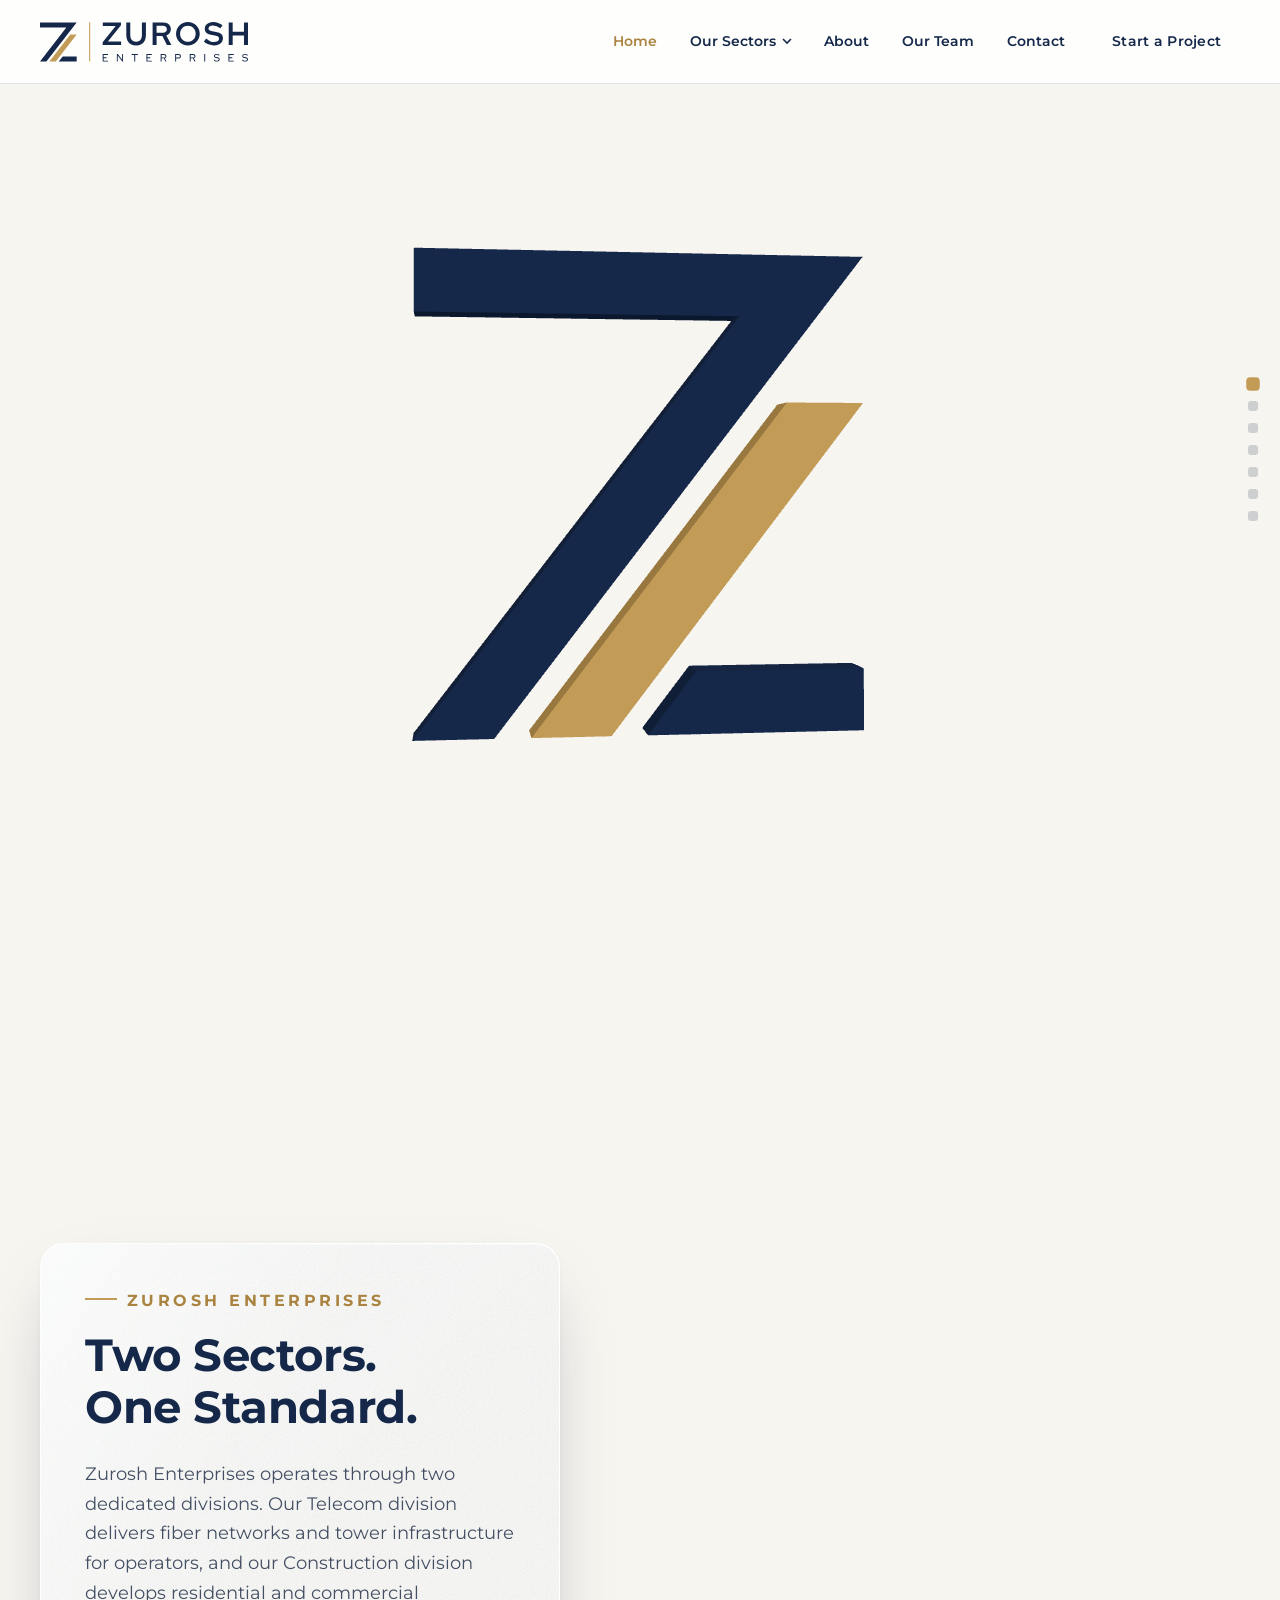
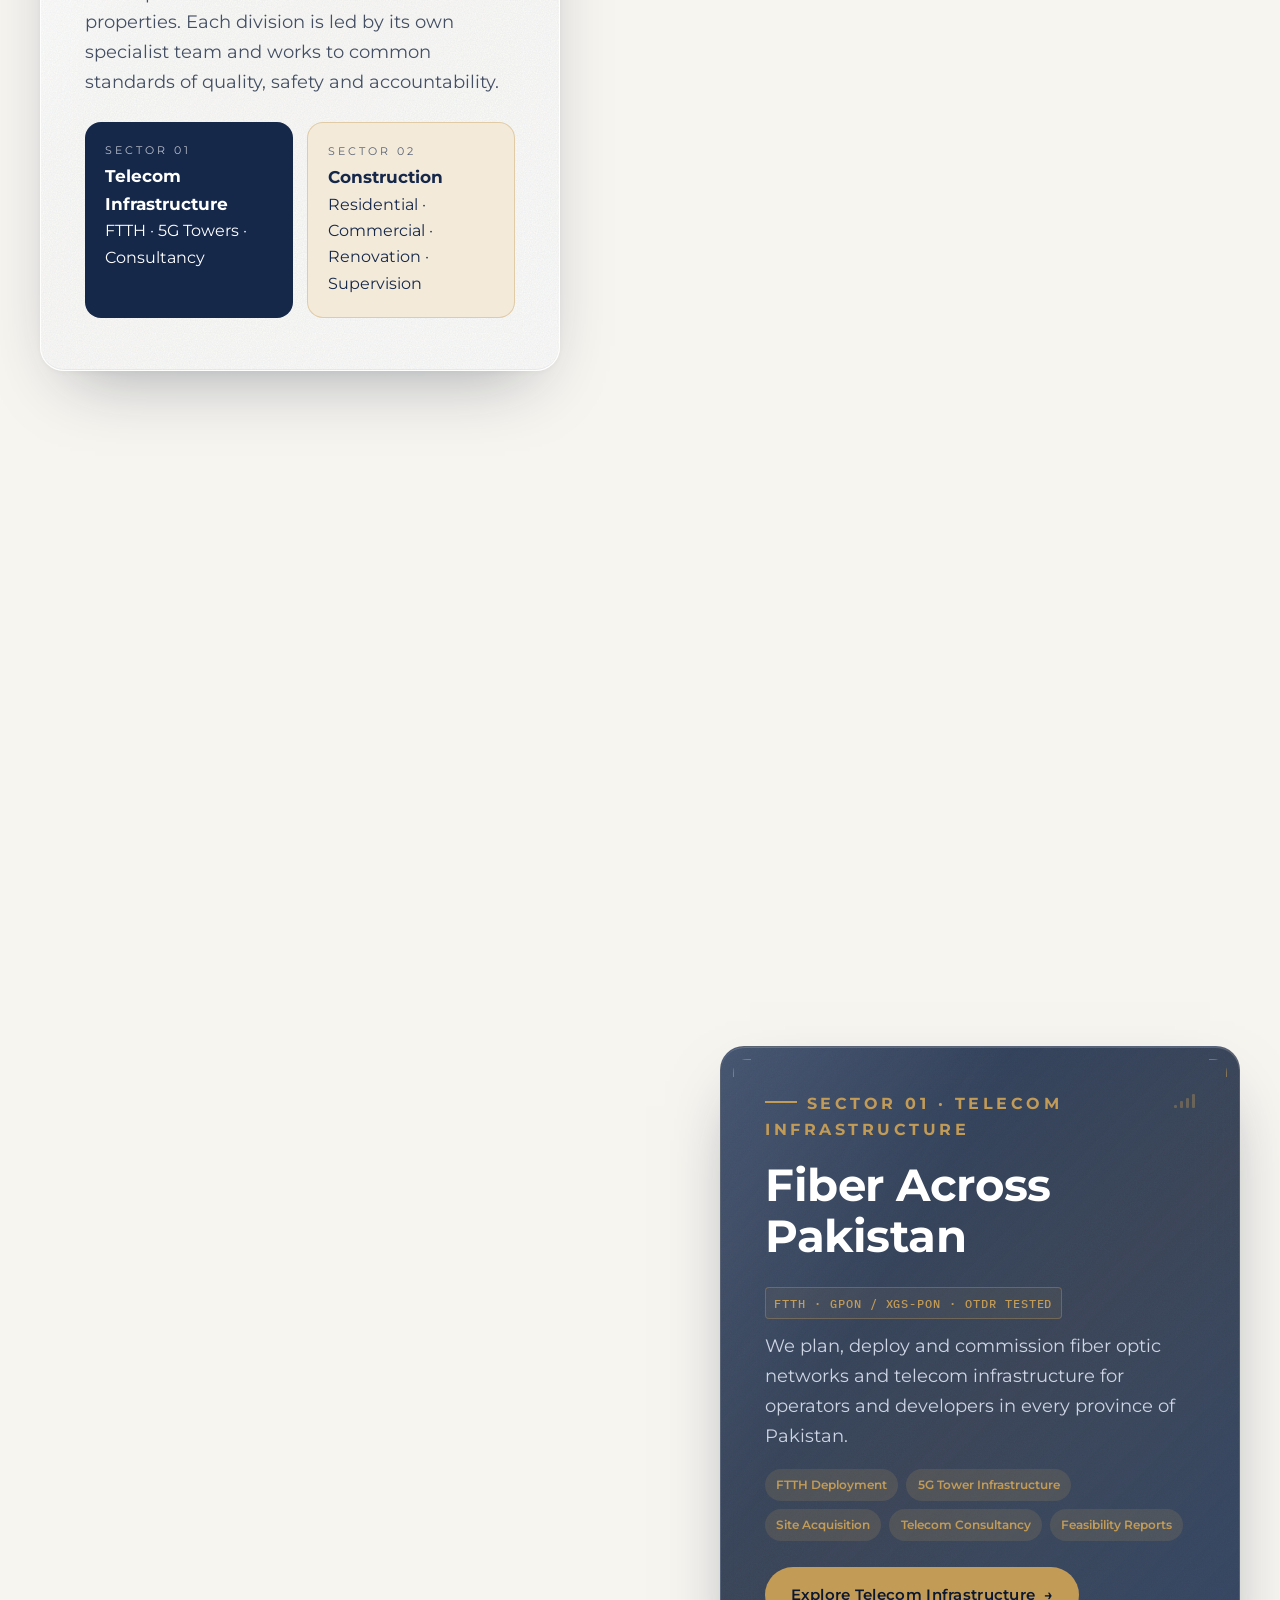
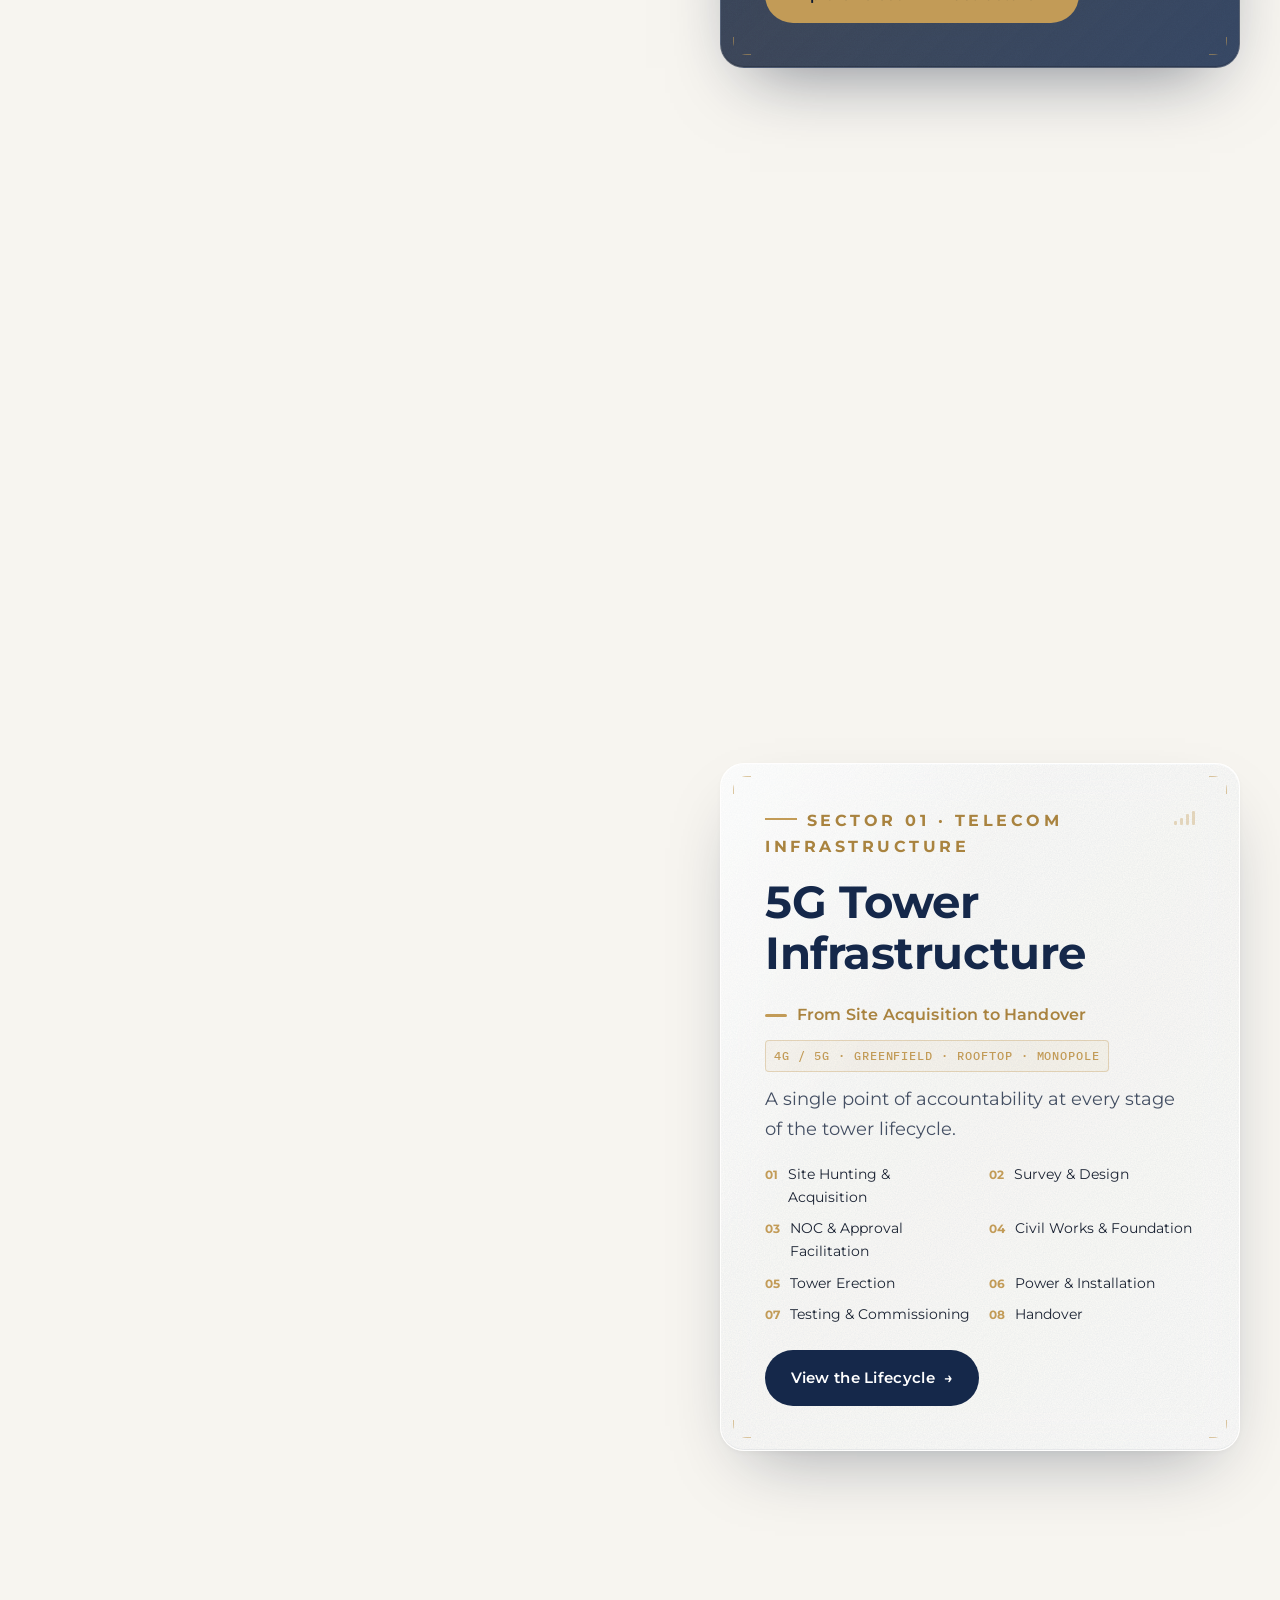
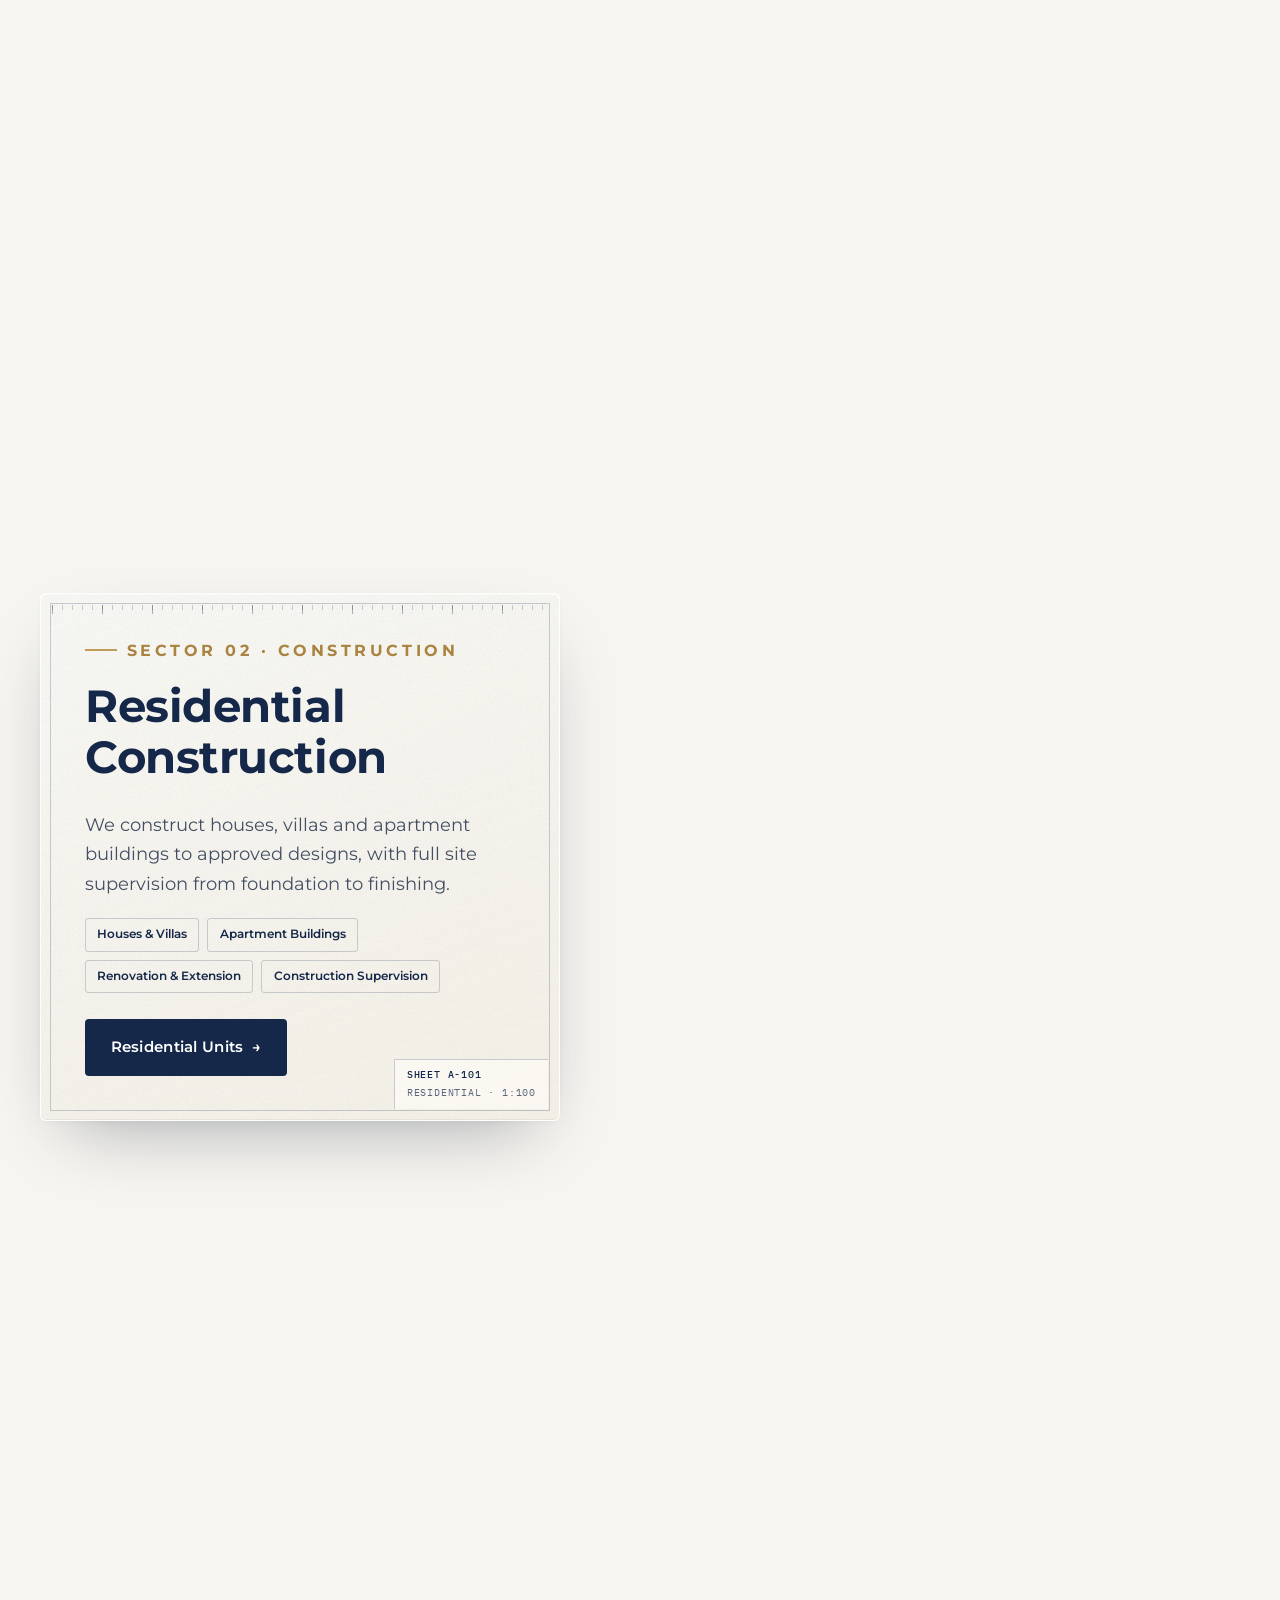
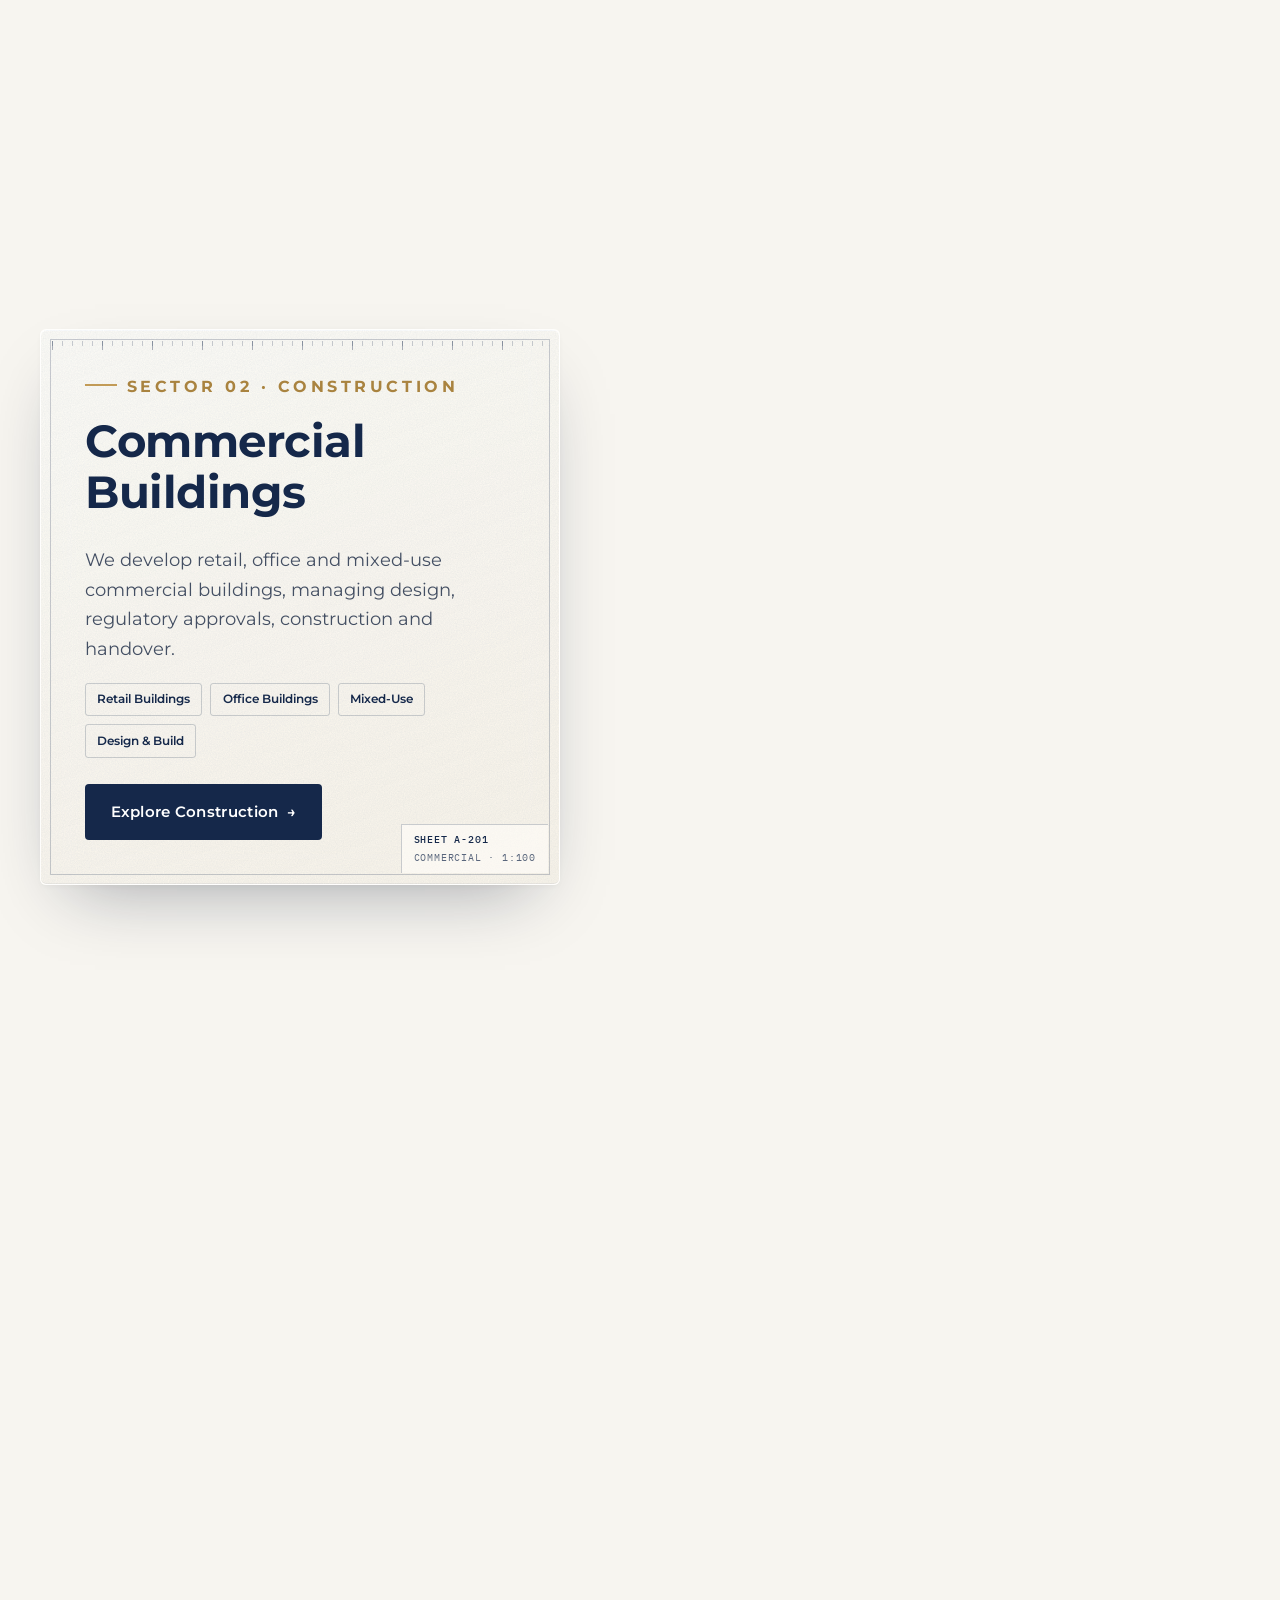
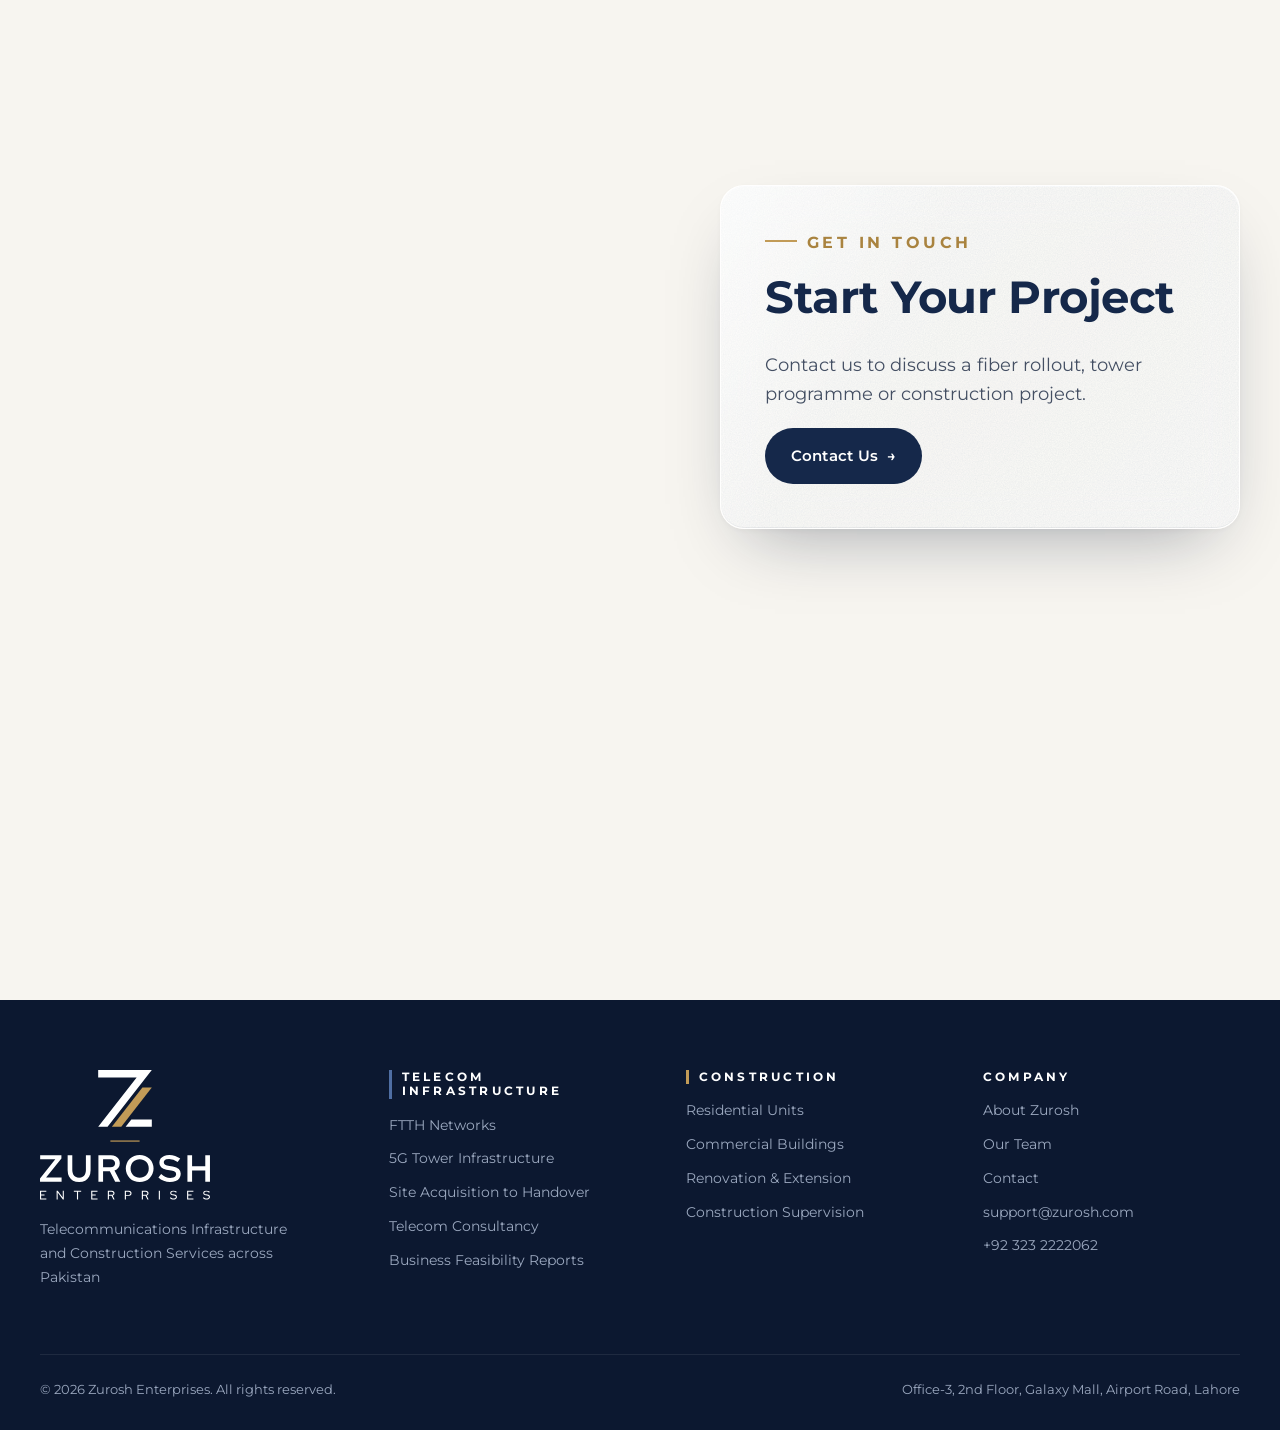
==== index.html @ 0fc3ec28 "Footer tagline: lowercase "across" Co-Authored-By: Claude Opus 5.5 <noreply@anthropic.com> Claude-Se" ====
<!doctype html>
<html lang="en">
<head>
<meta charset="utf-8">
<meta name="viewport" content="width=device-width, initial-scale=1">
<title>Zurosh Enterprises | Telecom Infrastructure & Construction, Pakistan</title>
<meta name="description" content="Zurosh Enterprises provides FTTH networks, 5G tower infrastructure, telecom consultancy, and residential and commercial construction across Pakistan.">
<meta name="theme-color" content="#15284A">
<link rel="icon" href="assets/img/favicon.svg" type="image/svg+xml">
<link rel="preconnect" href="https://fonts.googleapis.com">
<link rel="preconnect" href="https://fonts.gstatic.com" crossorigin>
<link href="https://fonts.googleapis.com/css2?family=IBM+Plex+Mono:wght@400;500&family=Montserrat:wght@400;500;600;700&display=swap" rel="stylesheet">
<link rel="stylesheet" href="assets/css/style.css">
<script>try{if(sessionStorage.getItem('zurosh-veil'))document.documentElement.classList.add('veil-in')}catch(e){}</script>
</head>
<body class="home">
<a class="skip-link" href="#main">Skip to Content</a>
<header class="site-header">
  <div class="container">
    <a class="brand" href="index.html" aria-label="Zurosh Enterprises home page">
      <img src="assets/img/zurosh-logo-horizontal.svg" alt="Zurosh Enterprises" width="533" height="102">
    </a>
    <button class="nav-toggle" aria-label="Menu" aria-expanded="false" aria-controls="site-nav"><span></span></button>
    <nav class="nav" id="site-nav" aria-label="Main">
      <a href="index.html" aria-current="page">Home</a>
      <div class="nav-item">
        <button class="nav-trigger" aria-expanded="false" aria-haspopup="true">Our Sectors <svg class="chev" viewBox="0 0 10 10" aria-hidden="true"><path d="M1 3l4 4 4-4" fill="none" stroke="currentColor" stroke-width="1.6"/></svg></button>
        <div class="mega" role="group" aria-label="Our sectors">
          <div class="sector sector-telecom">
            <div class="sector-head">
              <span class="sector-icon"><svg viewBox="0 0 24 24" fill="none" stroke="currentColor" stroke-width="1.8" stroke-linecap="round" stroke-linejoin="round"><path d="M12 9v13M8 22l4-13 4 13M9.5 16h5"/><path d="M8.5 5.5a5 5 0 0 0 0 7M15.5 5.5a5 5 0 0 1 0 7M6 3a8.5 8.5 0 0 0 0 12M18 3a8.5 8.5 0 0 1 0 12"/><circle cx="12" cy="9" r="1.2"/></svg></span>
              <div><div class="sector-label">Sector 01</div><div class="sector-title">Telecom Infrastructure</div></div>
            </div>
            <ul>
              <li><a class="sub" href="telecom.html#ftth"><strong>FTTH Networks</strong><span>Fiber-to-the-home design, deployment and splicing</span></a></li>
              <li><a class="sub" href="telecom.html#towers"><strong>5G Tower Infrastructure</strong><span>Site acquisition through to tower handover</span></a></li>
              <li><a class="sub" href="telecom.html#consultancy"><strong>Telecom Consultancy</strong><span>FTTH and long-haul network planning, design and as-built drawings</span></a></li>
              <li><a class="sub" href="telecom.html#feasibility"><strong>Business Feasibility Reports</strong><span>Customer needs, business model, costing and feasibility</span></a></li>
            </ul>
            <a class="sector-all" href="telecom.html">All Telecom Infrastructure Services <span aria-hidden="true">→</span></a>
          </div>
          <div class="sector sector-construction">
            <div class="sector-head">
              <span class="sector-icon"><svg viewBox="0 0 24 24" fill="none" stroke="currentColor" stroke-width="1.8" stroke-linecap="round" stroke-linejoin="round"><path d="M3 21h18M5 21V5l7-3v19M12 9h7v12"/><path d="M8 7h1M8 11h1M8 15h1M15 13h1M15 17h1"/></svg></span>
              <div><div class="sector-label">Sector 02</div><div class="sector-title">Construction</div></div>
            </div>
            <ul>
              <li><a class="sub" href="construction.html#residential"><strong>Residential Units</strong><span>Houses, villas and apartment buildings</span></a></li>
              <li><a class="sub" href="construction.html#commercial"><strong>Commercial Buildings</strong><span>Retail, office and mixed-use commercial buildings</span></a></li>
              <li><a class="sub" href="construction.html#renovation"><strong>Renovation &amp; Extension</strong><span>Extensions, remodelling and refurbishment</span></a></li>
              <li><a class="sub" href="construction.html#supervision"><strong>Construction Supervision</strong><span>Site supervision on the owner’s behalf</span></a></li>
            </ul>
            <a class="sector-all" href="construction.html">All Construction Services <span aria-hidden="true">→</span></a>
          </div>
        </div>
      </div>
      <a href="about.html">About</a>
      <a href="team.html">Our Team</a>
      <a href="contact.html">Contact</a>
      <a class="btn btn-primary" href="contact.html">Start a Project</a>
    </nav>
  </div>
</header>
<div class="zone-bg" aria-hidden="true"><div class="zone zone-telecom"></div><div class="zone zone-construction"></div></div>
<canvas class="stage-canvas" data-stage="scroll" aria-hidden="true"></canvas>
<div class="stage-fallback" aria-hidden="true"><img src="assets/img/z-mark.svg" alt=""></div>

<ol class="progress-rail" aria-label="Page sections">
  <li><a href="#top"><span>Zurosh</span></a></li>
  <li><a href="#sectors"><span>Two Sectors</span></a></li>
  <li><a href="#telecom"><span>Telecom</span></a></li>
  <li><a href="#tower-lifecycle"><span>Tower Lifecycle</span></a></li>
  <li><a href="#construction"><span>Residential</span></a></li>
  <li><a href="#commercial"><span>Commercial</span></a></li>
  <li><a href="#start"><span>Start a Project</span></a></li>
</ol>

<main id="main">
  <section class="scene hero-scene" id="top" data-zone="neutral" data-kf="z" data-side="center" data-rot="0">
    <h1 class="visually-hidden">Zurosh Enterprises: Telecommunications Infrastructure and Construction in Pakistan</h1>
  </section>

  <section class="scene scene-tall" id="sectors" data-zone="neutral" data-kf="globe" data-side="right" data-rot="1">
    <div class="container">
      <div class="panel reveal">
        <span class="eyebrow">Zurosh Enterprises</span>
        <h2>Two Sectors.<br>One Standard.</h2>
        <p class="lead">Zurosh Enterprises operates through two dedicated divisions. Our Telecom division delivers fiber networks and tower infrastructure for operators, and our Construction division develops residential and commercial properties. Each division is led by its own specialist team and works to common standards of quality, safety and accountability.</p>
        <div class="split-sectors">
          <a class="t" href="telecom.html"><small>Sector 01</small><strong>Telecom Infrastructure</strong>FTTH · 5G Towers · Consultancy</a>
          <a class="c" href="construction.html"><small>Sector 02</small><strong>Construction</strong>Residential · Commercial · Renovation · Supervision</a>
        </div>
      </div>
    </div>
  </section>

  <section class="scene scene-tall right" id="telecom" data-zone="telecom" data-kf="map" data-side="left" data-rot="1" data-scale="0.72">
    <div class="container">
      <div class="panel dark tel reveal">
        <span class="hud" aria-hidden="true"></span>
        <div class="panel-meta"><span class="eyebrow on-dark"><span class="sec-no">Sector 01 · </span>Telecom Infrastructure</span><span class="signal" aria-hidden="true"><i></i><i></i><i></i><i></i></span></div>
        <h2>Fiber Across Pakistan</h2>
        <p class="spec">FTTH · GPON / XGS-PON · OTDR Tested</p>
        <p class="lead">We plan, deploy and commission fiber optic networks and telecom infrastructure for operators and developers in every province of Pakistan.</p>
        <ul class="tag-list">
          <li>FTTH Deployment</li><li>5G Tower Infrastructure</li><li>Site Acquisition</li><li>Telecom Consultancy</li><li>Feasibility Reports</li>
        </ul>
        <a class="btn btn-gold" href="telecom.html">Explore Telecom Infrastructure <span class="arrow" aria-hidden="true">→</span></a>
      </div>
    </div>
  </section>

  <section class="scene scene-tall right" id="tower-lifecycle" data-zone="telecom" data-kf="tower" data-side="left" data-rot="2" data-scale="0.8" data-y="-0.045">
    <div class="container">
      <div class="panel tel reveal">
        <span class="hud" aria-hidden="true"></span>
        <div class="panel-meta"><span class="eyebrow"><span class="sec-no">Sector 01 · </span>Telecom Infrastructure</span><span class="signal" aria-hidden="true"><i></i><i></i><i></i><i></i></span></div>
        <h2>5G Tower Infrastructure</h2>
        <p class="tagline">From Site Acquisition to Handover</p>
        <p class="spec">4G / 5G · Greenfield · Rooftop · Monopole</p>
        <p class="lead">A single point of accountability at every stage of the tower lifecycle.</p>
        <ol class="steps-mini">
          <li>Site Hunting &amp; Acquisition</li><li>Survey &amp; Design</li>
          <li>NOC &amp; Approval Facilitation</li><li>Civil Works &amp; Foundation</li>
          <li>Tower Erection</li><li>Power &amp; Installation</li>
          <li>Testing &amp; Commissioning</li><li>Handover</li>
        </ol>
        <a class="btn btn-primary" href="telecom.html#lifecycle">View the Lifecycle <span class="arrow" aria-hidden="true">→</span></a>
      </div>
    </div>
  </section>

  <section class="scene scene-tall" id="construction" data-zone="construction" data-kf="house" data-side="right" data-rot="2.92">
    <div class="container">
      <div class="panel con reveal">
        <span class="ruler" aria-hidden="true"></span>
        <span class="title-block" aria-hidden="true"><b>Sheet A-101</b><span>Residential · 1:100</span></span>
        <span class="eyebrow"><span class="sec-no">Sector 02 · </span>Construction</span>
        <h2>Residential Construction</h2>
        <p class="lead">We construct houses, villas and apartment buildings to approved designs, with full site supervision from foundation to finishing.</p>
        <ul class="tag-list">
          <li>Houses &amp; Villas</li><li>Apartment Buildings</li><li>Renovation &amp; Extension</li><li>Construction Supervision</li>
        </ul>
        <a class="btn btn-primary" href="construction.html#residential">Residential Units <span class="arrow" aria-hidden="true">→</span></a>
      </div>
    </div>
  </section>

  <section class="scene scene-tall" id="commercial" data-zone="construction" data-kf="commercial" data-side="right" data-rot="2.92" data-scale="0.86" data-y="0.045">
    <div class="container">
      <div class="panel con reveal">
        <span class="ruler" aria-hidden="true"></span>
        <span class="title-block" aria-hidden="true"><b>Sheet A-201</b><span>Commercial · 1:100</span></span>
        <span class="eyebrow"><span class="sec-no">Sector 02 · </span>Construction</span>
        <h2>Commercial Buildings</h2>
        <p class="lead">We develop retail, office and mixed-use commercial buildings, managing design, regulatory approvals, construction and handover.</p>
        <ul class="tag-list">
          <li>Retail Buildings</li><li>Office Buildings</li><li>Mixed-Use</li><li>Design &amp; Build</li>
        </ul>
        <a class="btn btn-primary" href="construction.html#commercial">Explore Construction <span class="arrow" aria-hidden="true">→</span></a>
      </div>
    </div>
  </section>

  <section class="scene scene-tall right" id="start" data-zone="neutral" data-kf="z" data-side="left" data-rot="5" data-scale="0.85">
    <div class="container">
      <div class="panel reveal">
        <span class="eyebrow">Get in Touch</span>
        <h2>Start Your Project</h2>
        <p class="lead">Contact us to discuss a fiber rollout, tower programme or construction project.</p>
        <a class="btn btn-primary" href="contact.html">Contact Us <span class="arrow" aria-hidden="true">→</span></a>
      </div>
    </div>
  </section>
</main>
<footer class="site-footer">
  <div class="container">
    <div class="footer-grid">
      <div class="footer-brand">
        <img src="assets/img/zurosh-logo-stacked-white.svg" alt="Zurosh Enterprises" width="372" height="286" loading="lazy">
        <p>Telecommunications Infrastructure and Construction Services across Pakistan</p>
      </div>
      <div>
        <h4 class="t">Telecom Infrastructure</h4>
        <ul>
          <li><a href="telecom.html#ftth">FTTH Networks</a></li>
          <li><a href="telecom.html#towers">5G Tower Infrastructure</a></li>
          <li><a href="telecom.html#lifecycle">Site Acquisition to Handover</a></li>
          <li><a href="telecom.html#consultancy">Telecom Consultancy</a></li>
          <li><a href="telecom.html#feasibility">Business Feasibility Reports</a></li>
        </ul>
      </div>
      <div>
        <h4 class="c">Construction</h4>
        <ul>
          <li><a href="construction.html#residential">Residential Units</a></li>
          <li><a href="construction.html#commercial">Commercial Buildings</a></li>
          <li><a href="construction.html#renovation">Renovation &amp; Extension</a></li>
          <li><a href="construction.html#supervision">Construction Supervision</a></li>
        </ul>
      </div>
      <div>
        <h4>Company</h4>
        <ul>
          <li><a href="about.html">About Zurosh</a></li>
          <li><a href="team.html">Our Team</a></li>
          <li><a href="contact.html">Contact</a></li>
          <li><a href="mailto:support@zurosh.com">support@zurosh.com</a></li>
          <li><a href="tel:+923232222062">+92 323 2222062</a></li>
        </ul>
      </div>
    </div>
    <div class="footer-bottom">
      <span>© <span data-year>2026</span> Zurosh Enterprises. All rights reserved.</span>
      <span>Office-3, 2nd Floor, Galaxy Mall, Airport Road, Lahore</span>
    </div>
  </div>
</footer>
<script src="assets/vendor/three.min.js"></script>
<script src="assets/js/pixel-stage.js"></script>
<script src="assets/js/main.js"></script>
</body>
</html>
---- assets/css/style.css ----
/* ==========================================================================
   Zurosh Enterprises — global styles
   Brand: navy #15284A, gold #C29B57
   ========================================================================== */

:root {
  --navy: #15284A;
  --navy-900: #0C1830;
  --navy-700: #1F3A66;
  --gold: #C29B57;
  --gold-600: #A9833F;
  --gold-100: #F3EADA;
  --paper: #F7F5F0;
  --white: #FFFFFF;
  --ink: #1B2333;
  --muted: #5B6578;
  --line: rgba(21, 40, 74, 0.12);

  /* sector accents */
  --telecom: var(--navy);
  --construction: var(--gold);

  --radius: 14px;
  --shadow: 0 18px 50px -20px rgba(12, 24, 48, 0.35);
  --header-h: 84px;
  --max: 1200px;
  --font: "Montserrat", system-ui, -apple-system, "Segoe UI", Roboto, sans-serif;
}

*, *::before, *::after { box-sizing: border-box; }

html { scroll-behavior: smooth; -webkit-text-size-adjust: 100%; }

body {
  margin: 0;
  font-family: var(--font);
  color: var(--ink);
  background: var(--paper);
  line-height: 1.65;
  -webkit-font-smoothing: antialiased;
  overflow-x: hidden;
}

img, svg { max-width: 100%; display: block; }
a { color: inherit; }
h1, h2, h3, h4 { color: var(--navy); line-height: 1.15; margin: 0 0 .6em; letter-spacing: -0.01em; }
h1 { font-size: clamp(2.2rem, 5vw, 3.8rem); font-weight: 700; }
h2 { font-size: clamp(1.8rem, 3.6vw, 2.8rem); font-weight: 700; }
h3 { font-size: 1.25rem; font-weight: 600; }
p { margin: 0 0 1em; }

.container { width: min(var(--max), 100% - 32px); margin-inline: auto; }

.eyebrow {
  display: inline-flex; align-items: center; gap: .6em;
  font-size: .92rem; font-weight: 700; letter-spacing: .24em; text-transform: uppercase;
  color: var(--gold-600); margin-bottom: 1rem;
}
.eyebrow::before { content: ""; width: 32px; height: 2px; background: var(--gold); }
.eyebrow.on-dark { color: var(--gold); }

.lead { font-size: 1.125rem; color: var(--muted); max-width: 60ch; }

.btn {
  display: inline-flex; align-items: center; gap: .6em;
  padding: .95em 1.6em; border-radius: 999px;
  font-weight: 600; font-size: .92rem; letter-spacing: .02em; text-decoration: none;
  border: 2px solid transparent; cursor: pointer; transition: transform .2s, background .2s, color .2s, border-color .2s;
}
.btn:hover { transform: translateY(-2px); }
.btn-primary { background: var(--navy); color: var(--white); }
.btn-primary:hover { background: var(--navy-700); }
.btn-gold { background: var(--gold); color: var(--navy-900); }
.btn-gold:hover { background: var(--gold-600); color: var(--white); }
.btn-ghost { border-color: currentColor; color: var(--navy); background: transparent; }
.btn-ghost.on-dark { color: var(--white); }
.btn .arrow { transition: transform .2s; }
.btn:hover .arrow { transform: translateX(4px); }

:focus-visible { outline: 3px solid var(--gold); outline-offset: 3px; }

.skip-link {
  position: absolute; left: -999px; top: 8px; z-index: 1000;
  background: var(--navy); color: #fff; padding: .6em 1em; border-radius: 8px;
}
.skip-link:focus { left: 8px; }

/* ==========================================================================
   Header + navigation
   ========================================================================== */

.site-header {
  position: fixed; inset: 0 0 auto 0; z-index: 100;
  height: var(--header-h);
  background: rgba(255, 255, 255, 0.86);
  backdrop-filter: saturate(1.4) blur(14px);
  -webkit-backdrop-filter: saturate(1.4) blur(14px);
  border-bottom: 1px solid var(--line);
  transition: height .3s, box-shadow .3s;
}
.site-header.scrolled { --header-h: 68px; box-shadow: 0 8px 30px -18px rgba(12, 24, 48, .4); }
.site-header .container { height: 100%; display: flex; align-items: center; justify-content: space-between; gap: 24px; }

.brand { display: block; flex: 0 0 auto; }
.brand img { height: 40px; width: auto; transition: height .3s; }
.site-header.scrolled .brand img { height: 34px; }

.nav { display: flex; align-items: center; gap: 4px; }
.nav > a, .nav-trigger {
  font: inherit; font-size: .9rem; font-weight: 600; color: var(--navy);
  text-decoration: none; background: none; border: 0; cursor: pointer;
  padding: .7em 1em; border-radius: 999px; display: inline-flex; align-items: center; gap: .4em;
  transition: background .2s, color .2s;
}
.nav > a:hover, .nav-trigger:hover, .nav-item.open .nav-trigger { background: rgba(21, 40, 74, .06); }
.nav > a[aria-current="page"] { color: var(--gold-600); }
.nav .btn { margin-left: 10px; padding: .75em 1.3em; }
.chev { width: 10px; height: 10px; transition: transform .25s; }
.nav-item.open .chev { transform: rotate(180deg); }

.nav-item { position: relative; }

/* --- Mega menu: two clearly separated sectors --- */
.mega {
  position: absolute; top: calc(100% + 14px); left: 50%;
  width: min(820px, calc(100vw - 32px));
  display: grid; grid-template-columns: 1fr 1fr;
  border-radius: 18px; overflow: hidden; box-shadow: var(--shadow);
  opacity: 0; visibility: hidden; transform: translate(-50%, 10px);
  transition: opacity .25s, transform .25s, visibility .25s;
}
.nav-item.open .mega { opacity: 1; visibility: visible; transform: translate(-50%, 0); }
.mega::before { /* hover bridge */
  content: ""; position: absolute; left: 0; right: 0; top: -16px; height: 16px;
}

.sector { padding: 28px 28px 24px; position: relative; }
.sector-telecom { background: var(--navy); color: #fff; }
.sector-construction { background: var(--paper); color: var(--ink); border-top: 4px solid var(--gold); }
.sector-telecom { border-top: 4px solid var(--navy-700); }

.sector-head { display: flex; align-items: center; gap: 12px; margin-bottom: 18px; padding-bottom: 16px; }
.sector-telecom .sector-head { border-bottom: 1px solid rgba(255,255,255,.14); }
.sector-construction .sector-head { border-bottom: 1px solid var(--line); }
.sector-icon {
  width: 42px; height: 42px; border-radius: 12px; display: grid; place-items: center; flex: 0 0 auto;
}
.sector-telecom .sector-icon { background: rgba(194, 155, 87, .18); color: var(--gold); }
.sector-construction .sector-icon { background: var(--navy); color: var(--gold); }
.sector-icon svg { width: 22px; height: 22px; }
.sector-label { font-size: .68rem; letter-spacing: .28em; text-transform: uppercase; opacity: .7; }
.sector-title { font-size: 1.1rem; font-weight: 700; line-height: 1.2; }
.sector-telecom .sector-title { color: #fff; }
.sector-construction .sector-title { color: var(--navy); }

.sector ul { list-style: none; margin: 0; padding: 0; display: grid; gap: 4px; }
.sector a.sub {
  display: block; text-decoration: none; padding: 10px 12px; border-radius: 10px; transition: background .2s;
}
.sector a.sub strong { display: block; font-size: .92rem; font-weight: 600; }
.sector a.sub span { display: block; font-size: .8rem; opacity: .7; line-height: 1.4; }
.sector-telecom a.sub:hover { background: rgba(255,255,255,.08); }
.sector-telecom a.sub:hover strong { color: var(--gold); }
.sector-construction a.sub:hover { background: var(--gold-100); }
.sector-construction a.sub strong { color: var(--navy); }
.sector .sector-all {
  display: inline-flex; gap: .4em; margin-top: 14px; font-size: .8rem; font-weight: 600;
  text-decoration: none; letter-spacing: .04em;
}
.sector-telecom .sector-all { color: var(--gold); }
.sector-construction .sector-all { color: var(--gold-600); }

/* Mobile nav */
.nav-toggle {
  display: none; width: 46px; height: 46px; border-radius: 12px; border: 1px solid var(--line);
  background: #fff; cursor: pointer; place-items: center;
}
.nav-toggle span, .nav-toggle span::before, .nav-toggle span::after {
  display: block; width: 20px; height: 2px; background: var(--navy); position: relative; transition: transform .25s, background .25s;
}
.nav-toggle span::before, .nav-toggle span::after { content: ""; position: absolute; left: 0; }
.nav-toggle span::before { top: -6px; }
.nav-toggle span::after { top: 6px; }
.nav-open .nav-toggle span { background: transparent; }
.nav-open .nav-toggle span::before { transform: translateY(6px) rotate(45deg); }
.nav-open .nav-toggle span::after { transform: translateY(-6px) rotate(-45deg); }

@media (max-width: 960px) {
  .nav-toggle { display: grid; }
  .brand img { height: 32px; }
  .nav {
    /* header's backdrop-filter makes it the containing block, so anchor below it */
    position: fixed; top: 100%; left: 0; right: 0; height: calc(100vh - var(--header-h)); background: var(--white);
    flex-direction: column; align-items: stretch; gap: 0; padding: 16px 16px 40px;
    overflow-y: auto; transform: translateX(100%); transition: transform .35s ease;
  }
  .nav-open .nav { transform: none; }
  .nav > a, .nav-trigger { width: 100%; justify-content: space-between; padding: 1em .6em; border-radius: 0; border-bottom: 1px solid var(--line); font-size: 1rem; }
  .nav .btn { margin: 20px 0 0; justify-content: center; }
  .mega {
    position: static; width: 100%; transform: none; grid-template-columns: 1fr;
    box-shadow: none; border-radius: 14px; margin: 10px 0 6px;
    display: none; opacity: 1; visibility: visible;
  }
  .nav-item.open .mega { display: grid; transform: none; }
  .sector { padding: 20px; }
}

/* ==========================================================================
   Page transition: the Z splits along its diagonal (see main.js)
   ========================================================================== */
.z-wipe { position: fixed; inset: 0; z-index: 999; pointer-events: none; visibility: hidden; overflow: hidden; }
.z-wipe.active { visibility: visible; pointer-events: auto; }
.zw-half { position: absolute; background: var(--navy); will-change: transform; }
.zw-mark { position: absolute; left: 50%; top: 50%; width: 72px; height: 77px; margin: -38px 0 0 -36px; z-index: 2; will-change: transform; }
.zw-mark svg { position: absolute; inset: 0; width: 100%; height: 100%; will-change: transform; }

/* ==========================================================================
   HOME — scroll-driven 3D stage
   ========================================================================== */
.stage-canvas {
  position: fixed; inset: 0; width: 100vw; height: 100vh; z-index: 0; display: block;
}
.stage-fallback {
  position: fixed; inset: 0; z-index: 0; display: none; place-items: center; pointer-events: none;
}
.no-webgl .stage-fallback { display: grid; }
.stage-fallback img { width: min(38vw, 260px); opacity: .95; }

.home main { position: relative; z-index: 1; }

.scene {
  min-height: 100vh; display: flex; align-items: center;
  padding: calc(var(--header-h) + 40px) 0 60px;
}
.scene-tall { min-height: 150vh; }

.hero-scene { min-height: 100vh; align-items: flex-end; justify-content: center; padding-bottom: 6vh; }
.scroll-cue {
  display: flex; flex-direction: column; align-items: center; gap: 12px;
  font-size: .7rem; letter-spacing: .4em; text-transform: uppercase; color: var(--navy); opacity: .75;
}
.scroll-cue .mouse {
  width: 24px; height: 38px; border: 2px solid var(--navy); border-radius: 14px; position: relative;
}
.scroll-cue .mouse::after {
  content: ""; position: absolute; left: 50%; top: 7px; width: 4px; height: 8px; margin-left: -2px;
  border-radius: 2px; background: var(--gold); animation: cue 1.8s infinite;
}
.scroll-cue { transition: opacity .3s; }
.has-scrolled .scroll-cue { opacity: 0; }
@keyframes cue { 0% { transform: translateY(0); opacity: 1; } 70% { transform: translateY(12px); opacity: 0; } 100% { opacity: 0; } }

.panel {
  /* frosted glass: the 3D scene shows through, blurred, behind readable text */
  position: relative; isolation: isolate;
  width: min(520px, 100%);
  background: linear-gradient(135deg, rgba(255, 255, 255, .72) 0%, rgba(255, 255, 255, .5) 55%, rgba(255, 255, 255, .62) 100%);
  backdrop-filter: blur(24px) saturate(1.6);
  -webkit-backdrop-filter: blur(24px) saturate(1.6);
  border: 1px solid rgba(255, 255, 255, .8);
  border-radius: 24px; padding: clamp(24px, 4vw, 44px);
  box-shadow:
    0 30px 70px -30px rgba(12, 24, 48, .38),
    0 2px 6px rgba(12, 24, 48, .04),
    inset 0 1px 0 rgba(255, 255, 255, .95),
    inset 0 -1px 0 rgba(21, 40, 74, .06);
}
/* fine frosted grain */
.panel::before {
  content: ""; position: absolute; inset: 0; border-radius: inherit; z-index: -1; pointer-events: none;
  background-image: url("data:image/svg+xml,%3Csvg xmlns='http://www.w3.org/2000/svg' width='160' height='160'%3E%3Cfilter id='n'%3E%3CfeTurbulence type='fractalNoise' baseFrequency='.85' numOctaves='2' stitchTiles='stitch'/%3E%3CfeColorMatrix values='0 0 0 0 .08 0 0 0 0 .16 0 0 0 0 .29 0 0 0 .55 0'/%3E%3C/filter%3E%3Crect width='100%25' height='100%25' filter='url(%23n)'/%3E%3C/svg%3E");
  opacity: .18;
}
/* soft light sheen across the top-left corner */
.panel::after {
  content: ""; position: absolute; inset: 0; border-radius: inherit; z-index: -1; pointer-events: none;
  background: linear-gradient(120deg, rgba(255, 255, 255, .55) 0%, rgba(255, 255, 255, 0) 34%);
}
.panel .lead { color: #444F63; }
.panel.dark {
  background: linear-gradient(135deg, rgba(21, 40, 74, .9) 0%, rgba(12, 24, 48, .8) 55%, rgba(21, 40, 74, .86) 100%);
  color: #E6EAF2; border-color: rgba(255, 255, 255, .16);
  box-shadow:
    0 30px 70px -30px rgba(12, 24, 48, .55),
    inset 0 1px 0 rgba(255, 255, 255, .18),
    inset 0 -1px 0 rgba(0, 0, 0, .2);
}
.panel.dark::before { opacity: .22; }
.panel.dark::after { background: linear-gradient(120deg, rgba(255, 255, 255, .12) 0%, rgba(255, 255, 255, 0) 34%); }
.panel.dark h2, .panel.dark h3 { color: #fff; }
.panel.dark .lead { color: #CDD5E4; }
.scene .container { display: flex; }
.scene.right .container { justify-content: flex-end; }
.scene.center .container { justify-content: center; text-align: center; }
.scene.center .panel { width: min(680px, 100%); }
.scene.center .eyebrow { justify-content: center; }
.scene.center .lead { margin-inline: auto; }

.tag-list { display: flex; flex-wrap: wrap; gap: 8px; margin: 18px 0 26px; padding: 0; list-style: none; }
.tag-list li {
  font-size: .78rem; font-weight: 600; padding: .45em .9em; border-radius: 999px;
  background: rgba(21, 40, 74, .07); color: var(--navy);
}
.panel.dark .tag-list li { background: rgba(194, 155, 87, .16); color: var(--gold); }

.split-sectors { display: grid; grid-template-columns: 1fr 1fr; gap: 14px; margin: 24px 0 8px; text-align: left; }
.split-sectors a {
  text-decoration: none; border-radius: 16px; padding: 20px; display: block; transition: transform .2s;
}
.split-sectors a:hover { transform: translateY(-3px); }
.split-sectors .t { background: var(--navy); color: #fff; }
.split-sectors .c { background: var(--gold-100); color: var(--navy); border: 1px solid rgba(194,155,87,.4); }
.split-sectors small { display: block; font-size: .66rem; letter-spacing: .28em; text-transform: uppercase; opacity: .7; margin-bottom: 4px; }
.split-sectors strong { display: block; font-size: 1.05rem; }
.split-sectors .t strong { color: #fff; }

.progress-rail {
  position: fixed; right: 22px; top: 50%; transform: translateY(-50%); z-index: 5;
  display: flex; flex-direction: column; gap: 12px; list-style: none; margin: 0; padding: 0;
}
.progress-rail a {
  display: block; width: 10px; height: 10px; border-radius: 3px; background: rgba(21,40,74,.18);
  transition: background .25s, transform .25s;
}
.progress-rail a.active { background: var(--gold); transform: scale(1.35); }
.progress-rail a span { position: absolute; left: -9999px; }

@media (max-width: 760px) {
  .scene .container, .scene.right .container { justify-content: center; }
  .scene:not(.hero-scene) { align-items: flex-end; }
  .panel { background: linear-gradient(135deg, rgba(255, 255, 255, .8) 0%, rgba(255, 255, 255, .62) 60%, rgba(255, 255, 255, .72) 100%); }
  .panel.dark { background: linear-gradient(135deg, rgba(21, 40, 74, .85) 0%, rgba(12, 24, 48, .72) 60%, rgba(21, 40, 74, .8) 100%); }
  .split-sectors { grid-template-columns: 1fr; }
  .progress-rail { right: 8px; }
}

/* ==========================================================================
   Inner pages
   ========================================================================== */
.page-hero {
  position: relative; overflow: hidden;
  padding: calc(var(--header-h) + 70px) 0 90px;
  min-height: 560px; display: flex; align-items: center;
}
.page-hero.telecom { background: radial-gradient(1200px 600px at 80% 20%, #213D6E 0%, var(--navy) 45%, var(--navy-900) 100%); color: #DCE3EF; }
.page-hero.construction { background: linear-gradient(135deg, #FBF7EF 0%, var(--gold-100) 100%); }
.page-hero.plain { background: var(--white); border-bottom: 1px solid var(--line); min-height: 420px; }
.page-hero.telecom h1 { color: #fff; }
.page-hero.telecom .lead { color: #B9C3D6; }
.page-hero .container { position: relative; z-index: 2; display: grid; grid-template-columns: 1.1fr .9fr; gap: 40px; align-items: center; }
.page-hero .hero-copy { max-width: 620px; }
.hero-canvas-wrap { position: relative; aspect-ratio: 1 / 1; width: 100%; max-width: 460px; justify-self: end; }
.hero-canvas-wrap canvas { width: 100% !important; height: 100% !important; display: block; }
.hero-canvas-wrap .fallback { position: absolute; inset: 20%; display: none; }
.no-webgl .hero-canvas-wrap .fallback { display: block; }
.breadcrumb { font-size: .8rem; letter-spacing: .08em; margin-bottom: 18px; opacity: .75; }
.breadcrumb a { text-decoration: none; }
.breadcrumb a:hover { text-decoration: underline; }

.sector-badge {
  display: inline-flex; align-items: center; gap: 8px; font-size: .72rem; letter-spacing: .26em; text-transform: uppercase;
  font-weight: 700; padding: .55em 1em; border-radius: 999px; margin-bottom: 20px;
}
.telecom .sector-badge { background: rgba(194,155,87,.16); color: var(--gold); }
.construction .sector-badge { background: var(--navy); color: var(--gold); }

@media (max-width: 860px) {
  .page-hero .container { grid-template-columns: 1fr; }
  .hero-canvas-wrap { justify-self: center; max-width: 320px; order: -1; }
  .page-hero { padding-top: calc(var(--header-h) + 30px); }
}

.section { padding: clamp(70px, 9vw, 120px) 0; position: relative; }
.section.alt { background: var(--white); }
.section.navy { background: var(--navy); color: #C9D2E3; }
.section.navy h2, .section.navy h3 { color: #fff; }
.section-head { max-width: 720px; margin-bottom: 48px; }
.section-head.center { margin-inline: auto; text-align: center; }
.section-head.center .eyebrow { justify-content: center; }

.service-block {
  display: grid; grid-template-columns: 340px 1fr; gap: clamp(28px, 5vw, 64px); align-items: start;
  padding: 48px 0; border-top: 1px solid var(--line);
  scroll-margin-top: calc(var(--header-h) + 20px);
}
.service-block:first-of-type { border-top: 0; padding-top: 0; }
.service-block .num { font-size: .8rem; font-weight: 700; letter-spacing: .3em; color: var(--gold-600); margin-bottom: 10px; }
.service-block h2 { font-size: clamp(1.6rem, 3vw, 2.2rem); }
@media (max-width: 860px) { .service-block { grid-template-columns: 1fr; } }

.feature-grid { display: grid; grid-template-columns: repeat(auto-fit, minmax(230px, 1fr)); gap: 18px; }
.card {
  background: var(--white); border: 1px solid var(--line); border-radius: var(--radius);
  padding: 24px; transition: transform .25s, box-shadow .25s, border-color .25s;
}
.card:hover { transform: translateY(-4px); box-shadow: var(--shadow); border-color: transparent; }
.section.alt .card { background: var(--paper); }
.card h3 { font-size: 1.02rem; margin-bottom: .4em; }
.card p { font-size: .92rem; color: var(--muted); margin: 0; }
.card .ico {
  width: 44px; height: 44px; border-radius: 12px; display: grid; place-items: center; margin-bottom: 16px;
  background: var(--navy); color: var(--gold);
}
.construction-page .card .ico { background: var(--gold-100); color: var(--navy); }
.card .ico svg { width: 22px; height: 22px; }

/* Lifecycle timeline (site acquisition → handover) */
.timeline { list-style: none; margin: 0; padding: 0; counter-reset: step; display: grid; gap: 0; position: relative; }
.timeline::before {
  content: ""; position: absolute; left: 23px; top: 10px; bottom: 10px; width: 2px;
  background: linear-gradient(var(--gold), rgba(194,155,87,.15));
}
.timeline li { position: relative; padding: 0 0 30px 72px; counter-increment: step; }
.timeline li::before {
  content: counter(step, decimal-leading-zero);
  position: absolute; left: 0; top: -4px; width: 48px; height: 48px; border-radius: 14px;
  display: grid; place-items: center; font-weight: 700; font-size: .85rem;
  background: var(--navy-900); color: var(--gold); border: 2px solid var(--gold);
}
.timeline li:last-child { padding-bottom: 0; }
.timeline li:last-child::before { background: var(--gold); color: var(--navy-900); }
.timeline h3 { margin-bottom: .25em; color: #fff; }
.timeline p { margin: 0; font-size: .95rem; }

.check-list { list-style: none; padding: 0; margin: 0; display: grid; gap: 12px; }
.check-list li { position: relative; padding-left: 30px; }
.check-list li::before {
  content: ""; position: absolute; left: 0; top: .45em; width: 16px; height: 10px;
  border-left: 3px solid var(--gold); border-bottom: 3px solid var(--gold); transform: rotate(-45deg);
}

.two-col { display: grid; grid-template-columns: 1fr 1fr; gap: clamp(28px, 5vw, 70px); align-items: center; }
@media (max-width: 860px) { .two-col { grid-template-columns: 1fr; } }

.cta-band {
  border-radius: 24px; padding: clamp(32px, 6vw, 64px);
  background: var(--navy); color: #C9D2E3; display: flex; flex-wrap: wrap; gap: 24px; align-items: center; justify-content: space-between;
  position: relative; overflow: hidden;
}
.cta-band::after {
  content: ""; position: absolute; right: -40px; bottom: -60px; width: 260px; height: 280px;
  background: url("../img/z-mark.svg") no-repeat center / contain; opacity: .09; filter: brightness(4);
}
.cta-band h2 { color: #fff; margin-bottom: .2em; }
.cta-band p { margin: 0; }
.cta-band > * { position: relative; z-index: 1; }

/* About */
.stacked-logo-feature {
  background: var(--white); border-radius: 24px; padding: clamp(32px, 6vw, 60px);
  border: 1px solid var(--line); display: grid; place-items: center;
}
.stacked-logo-feature img { width: min(100%, 340px); height: auto; }
.values { display: grid; grid-template-columns: repeat(auto-fit, minmax(220px, 1fr)); gap: 18px; }

/* Contact */
.contact-grid { display: grid; grid-template-columns: 1fr 1.2fr; gap: clamp(28px, 5vw, 60px); align-items: start; }
@media (max-width: 860px) { .contact-grid { grid-template-columns: 1fr; } }
.contact-info { display: grid; gap: 18px; }
.contact-info .item { display: flex; gap: 14px; align-items: flex-start; }
.contact-info .item .ico { width: 42px; height: 42px; border-radius: 12px; background: var(--navy); color: var(--gold); display: grid; place-items: center; flex: 0 0 auto; }
.contact-info .item .ico svg { width: 20px; height: 20px; }
.contact-info small { display: block; font-size: .7rem; letter-spacing: .2em; text-transform: uppercase; color: var(--muted); }
.contact-info a { text-decoration: none; font-weight: 600; color: var(--navy); }

.form { background: var(--white); border: 1px solid var(--line); border-radius: 22px; padding: clamp(24px, 4vw, 40px); box-shadow: var(--shadow); }
.form .row { display: grid; grid-template-columns: 1fr 1fr; gap: 16px; }
@media (max-width: 560px) { .form .row { grid-template-columns: 1fr; } }
.field { display: grid; gap: 6px; margin-bottom: 16px; }
.field label, .field legend { font-size: .8rem; font-weight: 600; color: var(--navy); }
.field input, .field select, .field textarea {
  font: inherit; font-size: .95rem; padding: .85em 1em; border-radius: 10px;
  border: 1px solid rgba(21,40,74,.2); background: var(--paper); color: var(--ink); width: 100%;
}
.field input:focus, .field select:focus, .field textarea:focus { outline: 2px solid var(--gold); border-color: transparent; background: #fff; }
.field textarea { min-height: 130px; resize: vertical; }
fieldset.field { border: 0; padding: 0; margin: 0 0 16px; }
.sector-pick { display: grid; grid-template-columns: 1fr 1fr; gap: 10px; }
.sector-pick label {
  display: flex; align-items: center; gap: 10px; padding: 14px; border-radius: 12px; cursor: pointer;
  border: 2px solid rgba(21,40,74,.14); font-weight: 600; color: var(--navy); font-size: .9rem; transition: border-color .2s, background .2s;
}
.sector-pick input { accent-color: var(--gold); width: 18px; height: 18px; }
.sector-pick label:has(input:checked) { border-color: var(--gold); background: var(--gold-100); }
.form-note { font-size: .8rem; color: var(--muted); margin: 12px 0 0; }

/* ==========================================================================
   Footer
   ========================================================================== */
.site-footer { background: var(--navy-900); color: #9BA8BF; padding: 70px 0 30px; position: relative; z-index: 2; }
.footer-grid { display: grid; grid-template-columns: 1.2fr 1fr 1fr 1fr; gap: 40px; }
.footer-grid h4 { color: #fff; font-size: .78rem; letter-spacing: .26em; text-transform: uppercase; margin-bottom: 1.2em; }
.footer-grid h4.t { border-left: 3px solid #4F6EA3; padding-left: 10px; }
.footer-grid h4.c { border-left: 3px solid var(--gold); padding-left: 10px; }
.footer-grid ul { list-style: none; margin: 0; padding: 0; display: grid; gap: 10px; font-size: .9rem; }
.footer-grid a { text-decoration: none; transition: color .2s; }
.footer-grid a:hover { color: var(--gold); }
.footer-brand img { width: 170px; height: auto; margin-bottom: 18px; }
.footer-brand p { font-size: .9rem; max-width: 30ch; }
.footer-bottom {
  margin-top: 50px; padding-top: 24px; border-top: 1px solid rgba(255,255,255,.08);
  display: flex; flex-wrap: wrap; gap: 12px; justify-content: space-between; font-size: .8rem;
}
@media (max-width: 860px) { .footer-grid { grid-template-columns: 1fr 1fr; } .footer-brand { grid-column: 1 / -1; } }
@media (max-width: 480px) { .footer-grid { grid-template-columns: 1fr; } }

/* Reveal on scroll */
.reveal { opacity: 0; transform: translateY(24px); transition: opacity .8s ease, transform .8s ease; }
.reveal.in { opacity: 1; transform: none; }

@media (prefers-reduced-motion: reduce) {
  html { scroll-behavior: auto; }
  .reveal { opacity: 1; transform: none; transition: none; }
  .scroll-cue .mouse::after { animation: none; }
}

/* covers the page until the transition panel takes over (set inline in <head>) */
html.veil-in body::after { content: ""; position: fixed; inset: 0; background: var(--navy); z-index: 998; }

.visually-hidden { position: absolute !important; width: 1px; height: 1px; overflow: hidden; clip: rect(0 0 0 0); white-space: nowrap; }
.steps-mini { list-style: none; counter-reset: s; padding: 0; margin: 18px 0 24px; display: grid; grid-template-columns: 1fr 1fr; gap: 8px 18px; }
.steps-mini li { counter-increment: s; font-size: .88rem; display: flex; gap: 10px; align-items: baseline; }
.steps-mini li::before { content: counter(s, decimal-leading-zero); color: var(--gold); font-weight: 700; font-size: .75rem; }
@media (max-width: 480px) { .steps-mini { grid-template-columns: 1fr; } }

/* lifecycle heading stays pinned beside the timeline only when they sit side by side */
@media (min-width: 861px) {
  .sticky-head { position: sticky; top: calc(var(--header-h) + 36px); }
}

/* ==========================================================================
   Sector page hero captions: switch as the looping shape changes
   (initCycle in pixel-stage.js toggles .is-built on the section)
   ========================================================================== */
.stage-caption {
  position: absolute; left: 0; right: 0; bottom: -4px; height: 1.6em; text-align: center;
  font-size: .72rem; font-weight: 600; letter-spacing: .24em; text-transform: uppercase;
}
.stage-caption span {
  position: absolute; inset: 0; display: flex; align-items: center; justify-content: center; gap: 10px;
  transition: opacity .4s ease, transform .4s ease;
}
.stage-caption i { width: 8px; height: 8px; border-radius: 50%; background: var(--gold); box-shadow: 0 0 0 4px rgba(194, 155, 87, .25); }
.telecom .stage-caption { color: #DCE3EF; }
.construction .stage-caption { color: var(--navy); }
.stage-caption .cap-b { opacity: 0; transform: translateY(8px); }
.is-built .stage-caption .cap-a { opacity: 0; transform: translateY(-8px); }
.is-built .stage-caption .cap-b { opacity: 1; transform: none; }
@media (max-width: 860px) {
  .stage-caption { font-size: .62rem; letter-spacing: .14em; }
}

/* Business feasibility report scope (telecom page) */
.report-scope {
  background: var(--white); border: 1px solid var(--line); border-radius: var(--radius);
  padding: clamp(22px, 3vw, 32px);
}
.report-scope h3 { margin-bottom: 1.1em; }
.report-list { list-style: none; margin: 0; padding: 0; counter-reset: r; display: grid; grid-template-columns: 1fr 1fr; gap: 22px 28px; }
.report-list li { counter-increment: r; position: relative; padding-left: 44px; min-width: 0; }
.report-list li::before {
  content: counter(r, decimal-leading-zero); position: absolute; left: 0; top: 0;
  width: 32px; height: 32px; border-radius: 9px; display: grid; place-items: center;
  background: var(--navy); color: var(--gold); font-size: .75rem; font-weight: 700;
}
.report-list strong { display: block; color: var(--navy); font-size: .98rem; margin-bottom: 2px; }
.report-list span { display: block; color: var(--muted); font-size: .9rem; line-height: 1.55; }
@media (max-width: 640px) { .report-list { grid-template-columns: 1fr; } }

/* ==========================================================================
   Home page sector zones: a full-screen backdrop that crossfades as you
   scroll from one sector into the next (body[data-zone] is set in main.js)
   ========================================================================== */
.zone-bg { position: fixed; inset: 0; z-index: 0; pointer-events: none; }
.zone-bg .zone { position: absolute; inset: 0; opacity: 0; transition: opacity .9s ease; }
.zone-telecom { background: radial-gradient(1100px 700px at 72% 28%, #22406F 0%, var(--navy) 48%, var(--navy-900) 100%); }
/* faint fiber network: routes between cities, FDH cabinet, splice closure, cable cross-section */
.zone-telecom::before {
  content: ""; position: absolute; inset: 0;
  background: url("../img/fiber-network.svg") center / cover no-repeat;
  opacity: .17;
}
.zone-construction { background: linear-gradient(160deg, #F8F1E4 0%, #EEDFC4 100%); }
/* faint architectural drawing: floor plan with compass, set square, ruler and pencil */
.zone-construction::before {
  content: ""; position: absolute; inset: 0;
  background: url("../img/architectural-plan.svg") center / cover no-repeat;
  opacity: .16;
}
body[data-zone="telecom"] .zone-telecom,
body[data-zone="construction"] .zone-construction { opacity: 1; }
.home .stage-canvas { z-index: 1; }
.home main { z-index: 2; }

/* telecom zone: panels become dark glass, buttons turn gold */
body[data-zone="telecom"] .panel {
  background: linear-gradient(135deg, rgba(255, 255, 255, .13) 0%, rgba(255, 255, 255, .05) 55%, rgba(255, 255, 255, .09) 100%);
  border-color: rgba(255, 255, 255, .2); color: #E6EAF2;
  box-shadow: 0 30px 70px -30px rgba(0, 0, 0, .55), inset 0 1px 0 rgba(255, 255, 255, .22), inset 0 -1px 0 rgba(0, 0, 0, .2);
}
body[data-zone="telecom"] .panel::after { background: linear-gradient(120deg, rgba(255, 255, 255, .14) 0%, rgba(255, 255, 255, 0) 34%); }
body[data-zone="telecom"] .panel h2 { color: #fff; }
body[data-zone="telecom"] .panel .lead { color: #CDD5E4; }
body[data-zone="telecom"] .panel .eyebrow { color: var(--gold); }
body[data-zone="telecom"] .panel .tag-list li { background: rgba(194, 155, 87, .16); color: var(--gold); }
body[data-zone="telecom"] .panel .steps-mini li { color: #DCE3EF; }
body[data-zone="telecom"] .panel .btn-primary { background: var(--gold); color: var(--navy-900); }
body[data-zone="telecom"] .progress-rail a { background: rgba(255, 255, 255, .25); }
body[data-zone="telecom"] .progress-rail a.active { background: var(--gold); }
.panel, .panel h2, .panel .lead, .panel .eyebrow { transition: color .6s ease, border-color .6s ease, opacity .8s ease, transform .8s ease; }
@media (prefers-reduced-motion: reduce) { .zone-bg .zone { transition: none; } }
body[data-zone="telecom"] .panel { backdrop-filter: blur(24px) saturate(1.05); -webkit-backdrop-filter: blur(24px) saturate(1.05); }

/* ==========================================================================
   Our Team
   ========================================================================== */
.team-grid { display: grid; grid-template-columns: repeat(auto-fit, minmax(220px, 1fr)); gap: 22px; }
.lead-grid { grid-template-columns: repeat(auto-fit, minmax(280px, 1fr)); gap: 28px; }
.member {
  background: var(--white); border: 1px solid var(--line); border-radius: var(--radius); overflow: hidden;
  display: flex; flex-direction: column; transition: transform .25s, box-shadow .25s;
}
.section.alt .member { background: var(--paper); }
.member:hover { transform: translateY(-4px); box-shadow: var(--shadow); }
.member-photo { aspect-ratio: 1 / 1; max-width: 100%; background: linear-gradient(150deg, var(--navy) 0%, var(--navy-900) 100%); display: grid; place-items: center; position: relative; overflow: hidden; }
.member-photo::after { content: ""; position: absolute; right: -14%; bottom: -10%; width: 55%; height: 60%; background: url("../img/z-mark.svg") no-repeat center / contain; opacity: .08; filter: brightness(5); }
.member-photo img { width: 100%; height: 100%; object-fit: cover; }
.monogram { font-size: 2.4rem; font-weight: 700; letter-spacing: .08em; color: var(--gold); }
.lead .monogram { font-size: 3rem; }
.member-body { padding: 18px 20px 22px; }
.member-body h3 { font-size: 1.05rem; margin-bottom: .25em; }
.member-role { font-size: .74rem; font-weight: 700; letter-spacing: .14em; text-transform: uppercase; color: var(--gold-600); }
.member-body p { font-size: .9rem; color: var(--muted); margin: .7em 0 0; }
.team-division + .team-division { margin-top: 64px; }
.division-head { display: grid; grid-template-columns: auto 1fr; column-gap: 18px; align-items: baseline; margin-bottom: 28px; padding-left: 18px; border-left: 4px solid var(--navy); }
.division-head.construction-head { border-left-color: var(--gold); }
.division-head h2 { margin: 0; font-size: clamp(1.5rem, 2.6vw, 2rem); }
.division-head p { grid-column: 1 / -1; margin: .5em 0 0; color: var(--muted); }
.division-tag { font-size: .7rem; font-weight: 700; letter-spacing: .26em; text-transform: uppercase; color: var(--gold-600); grid-column: 1 / -1; margin-bottom: 6px; }
@media (max-width: 560px) {
  .team-grid:not(.lead-grid) { grid-template-columns: 1fr 1fr; gap: 12px; }
  .team-grid:not(.lead-grid) .monogram { font-size: 1.6rem; }
  .team-grid:not(.lead-grid) .member-body { padding: 12px 12px 14px; }
  .team-grid:not(.lead-grid) .member-body h3 { font-size: .9rem; }
  .team-grid:not(.lead-grid) .member-role { font-size: .62rem; letter-spacing: .08em; }
  .lead-grid .member-photo { aspect-ratio: 4 / 3; }
}

/* a single leader: photo beside the details */
.lead-grid:has(> .member:only-child) { grid-template-columns: 1fr; max-width: 820px; }
.lead-grid > .member:only-child { flex-direction: row; }
.lead-grid > .member:only-child .member-photo { flex: 0 0 44%; aspect-ratio: 4 / 5; }
.lead-grid > .member:only-child .member-body { padding: clamp(24px, 4vw, 44px); display: flex; flex-direction: column; justify-content: center; }
.lead-grid > .member:only-child h3 { font-size: clamp(1.5rem, 2.6vw, 2rem); }
.lead-grid > .member:only-child .member-role { font-size: .8rem; }
.lead-grid > .member:only-child p { font-size: 1rem; }
.member-photo img { object-position: center top; }
@media (max-width: 640px) {
  .lead-grid > .member:only-child { flex-direction: column; }
  .lead-grid > .member:only-child .member-photo { flex: none; }
}
.member-photo:has(img)::after { display: none; }

/* subheading tagline under a panel heading */
.panel h2 + .tagline { margin-top: -.15em; }
.tagline {
  display: flex; align-items: flex-start; gap: 10px; line-height: 1.4;
  font-size: clamp(.98rem, 1.25vw, 1.1rem); font-weight: 600; letter-spacing: .01em;
  color: var(--gold-600); margin: 0 0 1em;
}
.tagline::before { content: ""; flex: 0 0 22px; height: 3px; margin-top: .65em; border-radius: 2px; background: var(--gold); }
body[data-zone="telecom"] .panel .tagline { color: var(--gold); }

/* home panels tighten on shorter screens so they match the 3D object's height */
@media (min-width: 761px) and (max-height: 860px) {
  .home .panel { padding: 28px 36px; }
  .home .panel h2 { font-size: clamp(1.7rem, 2.9vw, 2.3rem); margin-bottom: .45em; }
  .home .panel .lead { font-size: 1rem; margin-bottom: .7em; }
  .home .panel .tagline { margin-bottom: .7em; }
  .home .tag-list { margin: 10px 0 18px; }
  .home .steps-mini { margin: 10px 0 18px; gap: 4px 18px; }
  .home .split-sectors { margin: 16px 0 4px; }
}
@media (min-width: 761px) and (max-height: 700px) {
  .home .panel { padding: 22px 30px; }
  .home .panel .eyebrow { margin-bottom: .6rem; }
  .home .steps-mini li { font-size: .82rem; }
  .home .panel .btn { padding: .7em 1.3em; }
}

/* four cards sit as a tidy 2 × 2 instead of 3 + 1 */
@media (min-width: 561px) {
  .feature-grid:has(> :nth-child(4):last-child) { grid-template-columns: repeat(2, 1fr); }
}

.benefit-list { margin: 4px 0 22px; gap: 10px; }
.benefit-list li { font-weight: 600; font-size: .95rem; line-height: 1.45; color: var(--navy); }

/* ==========================================================================
   Sector panel language (home page)
   Telecom: instrument-like — signal indicator, monospace specs, corner marks
   Construction: drawing sheet — ruler edge, inset sheet border, title block
   ========================================================================== */
:root { --mono: "IBM Plex Mono", ui-monospace, SFMono-Regular, Menlo, Consolas, monospace; }

.panel-meta { display: flex; align-items: center; justify-content: space-between; gap: 16px; margin-bottom: 1rem; }
.panel-meta .eyebrow { margin-bottom: 0; }
.signal { display: inline-flex; align-items: flex-end; gap: 3px; height: 14px; flex: 0 0 auto; }
.signal i { display: block; width: 3px; border-radius: 1px; background: var(--gold); opacity: .35; animation: signal 2.4s ease-in-out infinite; }
.signal i:nth-child(1) { height: 25%; animation-delay: 0s; }
.signal i:nth-child(2) { height: 50%; animation-delay: .15s; }
.signal i:nth-child(3) { height: 75%; animation-delay: .3s; }
.signal i:nth-child(4) { height: 100%; animation-delay: .45s; }
@keyframes signal { 0%, 100% { opacity: .35; } 30%, 60% { opacity: 1; } }

.spec {
  font-family: var(--mono); font-size: .74rem; font-weight: 500; letter-spacing: .08em; text-transform: uppercase;
  color: var(--gold); margin: -.2em 0 1.1em; padding: .45em .7em; display: inline-block;
  border: 1px solid rgba(194, 155, 87, .35); border-radius: 4px; background: rgba(194, 155, 87, .07);
}
.panel .tagline + .spec { margin-top: -.3em; }

/* thin corner brackets, like a display bezel */
.hud { position: absolute; inset: 12px; pointer-events: none; border-radius: 14px; --c: rgba(194, 155, 87, .55);
  background:
    linear-gradient(var(--c), var(--c)) top left / 18px 1px, linear-gradient(var(--c), var(--c)) top left / 1px 18px,
    linear-gradient(var(--c), var(--c)) top right / 18px 1px, linear-gradient(var(--c), var(--c)) top right / 1px 18px,
    linear-gradient(var(--c), var(--c)) bottom left / 18px 1px, linear-gradient(var(--c), var(--c)) bottom left / 1px 18px,
    linear-gradient(var(--c), var(--c)) bottom right / 18px 1px, linear-gradient(var(--c), var(--c)) bottom right / 1px 18px;
  background-repeat: no-repeat; }

/* construction: drawing-sheet panel */
.panel.con {
  border-radius: 6px;
  background: linear-gradient(160deg, rgba(255, 253, 248, .86) 0%, rgba(250, 244, 232, .74) 100%);
  outline: 1px solid rgba(21, 40, 74, .22); outline-offset: -11px;
}
.panel.con::after { background: none; }
.ruler {
  position: absolute; left: 11px; right: 11px; top: 11px; height: 9px; pointer-events: none;
  background:
    repeating-linear-gradient(90deg, rgba(21, 40, 74, .35) 0 1px, transparent 1px 50px) top left / 100% 9px no-repeat,
    repeating-linear-gradient(90deg, rgba(21, 40, 74, .22) 0 1px, transparent 1px 10px) top left / 100% 5px no-repeat;
}
.title-block {
  position: absolute; right: 11px; bottom: 11px; display: grid; gap: 2px; pointer-events: none;
  font-family: var(--mono); font-size: .62rem; letter-spacing: .08em; text-transform: uppercase; color: rgba(21, 40, 74, .7);
  padding: 7px 12px; border-top: 1px solid rgba(21, 40, 74, .22); border-left: 1px solid rgba(21, 40, 74, .22);
  background: rgba(255, 253, 248, .6);
}
.title-block b { font-weight: 500; color: var(--navy); }
.panel.con .btn { border-radius: 4px; }
.panel.con .tag-list li { border-radius: 3px; background: transparent; border: 1px solid rgba(21, 40, 74, .2); }

/* progress rail: glowing round dots in Telecom, crisp squares in Construction */
body[data-zone="telecom"] .progress-rail a { border-radius: 50%; }
body[data-zone="telecom"] .progress-rail a.active { box-shadow: 0 0 0 3px rgba(194, 155, 87, .25), 0 0 12px rgba(194, 155, 87, .8); }
body[data-zone="construction"] .progress-rail a { border-radius: 0; }
body[data-zone="construction"] .progress-rail a.active { background: transparent; box-shadow: inset 0 0 0 2px var(--gold); }

@media (max-width: 560px) {
  .title-block { display: none; }
  .spec { font-size: .66rem; letter-spacing: .05em; }
}
@media (prefers-reduced-motion: reduce) { .signal i { animation: none; opacity: 1; } }
@media (max-width: 420px) { .home .panel .eyebrow { letter-spacing: .16em; font-size: .8rem; } }

/* consultancy scope panel */
.consult-body { display: grid; gap: 18px; min-width: 0; }
.scope-grid { display: grid; grid-template-columns: 1fr 1fr; gap: 0; background: var(--white); border: 1px solid var(--line); border-radius: var(--radius); }
.scope { padding: clamp(20px, 2.6vw, 30px); min-width: 0; }
.scope + .scope { border-left: 1px solid var(--line); }
.scope h3 { font-size: 1.02rem; margin-bottom: 1em; padding-bottom: .7em; border-bottom: 2px solid var(--gold); display: inline-block; }
.scope .check-list { gap: 12px; }
.scope .check-list li { font-size: .9rem; color: var(--muted); line-height: 1.55; }
.scope .check-list strong { color: var(--navy); font-weight: 600; }
@media (max-width: 900px) { .scope-grid { grid-template-columns: 1fr; } .scope + .scope { border-left: 0; border-top: 1px solid var(--line); } }
@media (max-width: 420px) { .home .panel .sec-no { display: none; } }
@media (max-width: 420px) { .home .panel.tel .eyebrow { letter-spacing: .1em; font-size: .76rem; white-space: nowrap; } .home .panel .eyebrow::before { width: 22px; } }
/* home panel labels (Zurosh Enterprises, Sector 01 · Telecom Infrastructure, …) a step larger */
.home .panel .eyebrow { font-size: 1rem; letter-spacing: .22em; }
@media (max-width: 420px) {
  .home .panel .eyebrow { font-size: .82rem; letter-spacing: .14em; }
  .home .panel.tel .eyebrow { letter-spacing: .08em; white-space: nowrap; }
  .home .panel .eyebrow::before { width: 22px; }
}
/* panel labels wrap as normal text; the signal indicator sits in the panel corner */
.home .panel .eyebrow { display: block; }
.home .panel .eyebrow::before { display: inline-block; vertical-align: middle; margin-right: .6em; position: relative; top: -.15em; }
.panel-meta { display: block; padding-right: 30px; }
.panel-meta .signal { position: absolute; top: clamp(24px, 4vw, 44px); right: clamp(24px, 4vw, 44px); margin-top: .2em; }
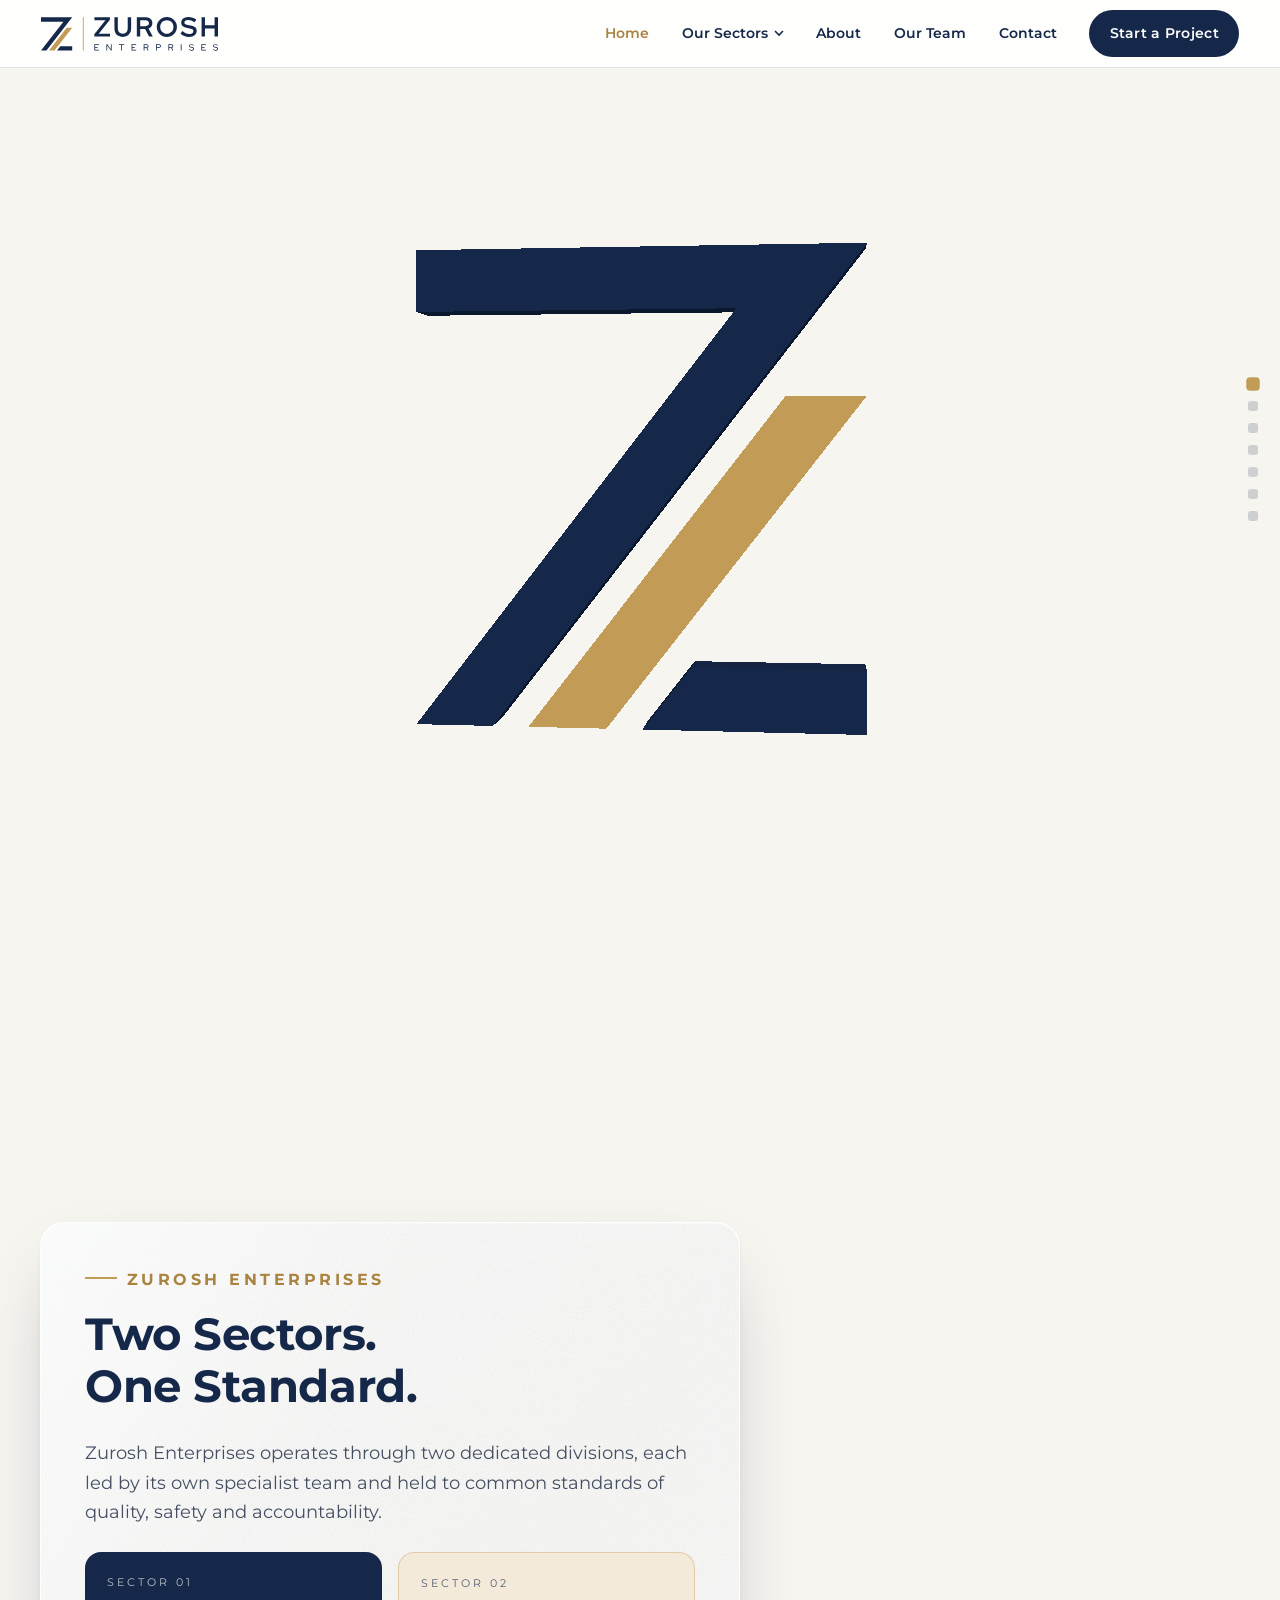
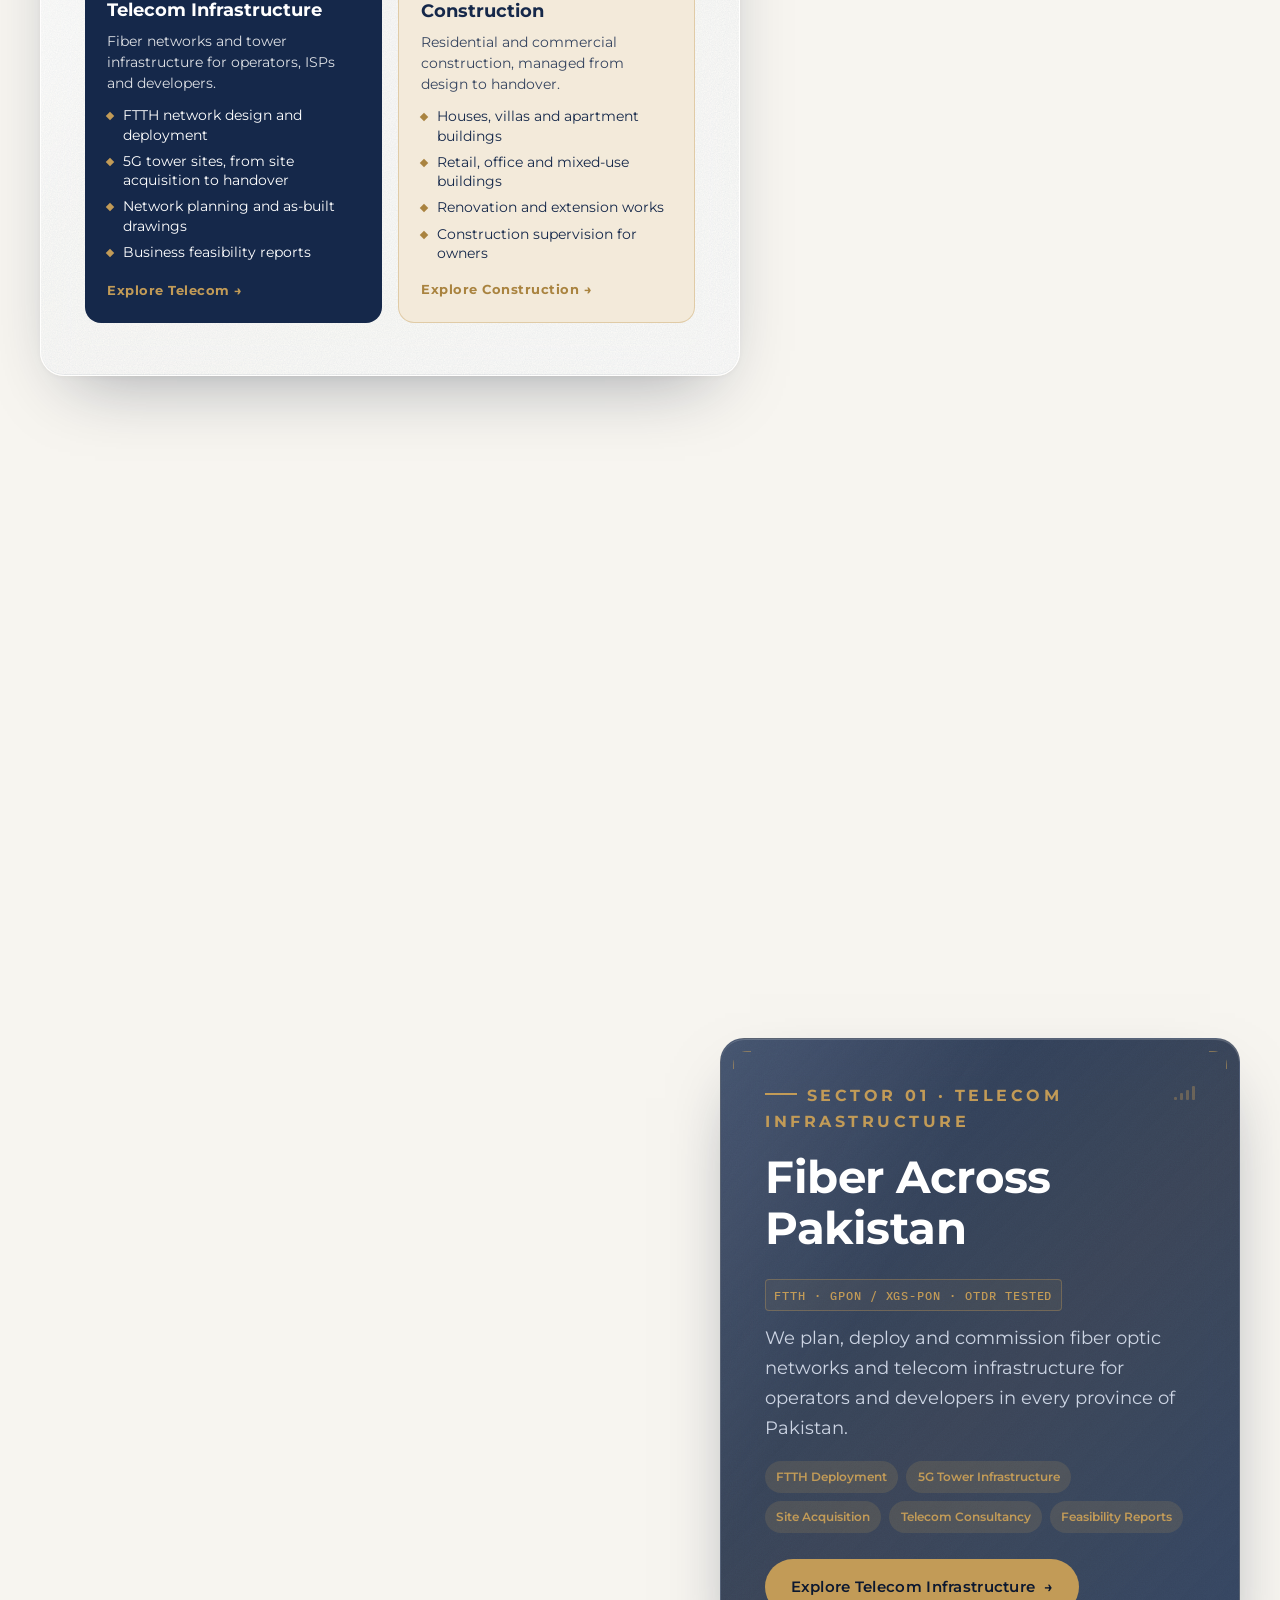
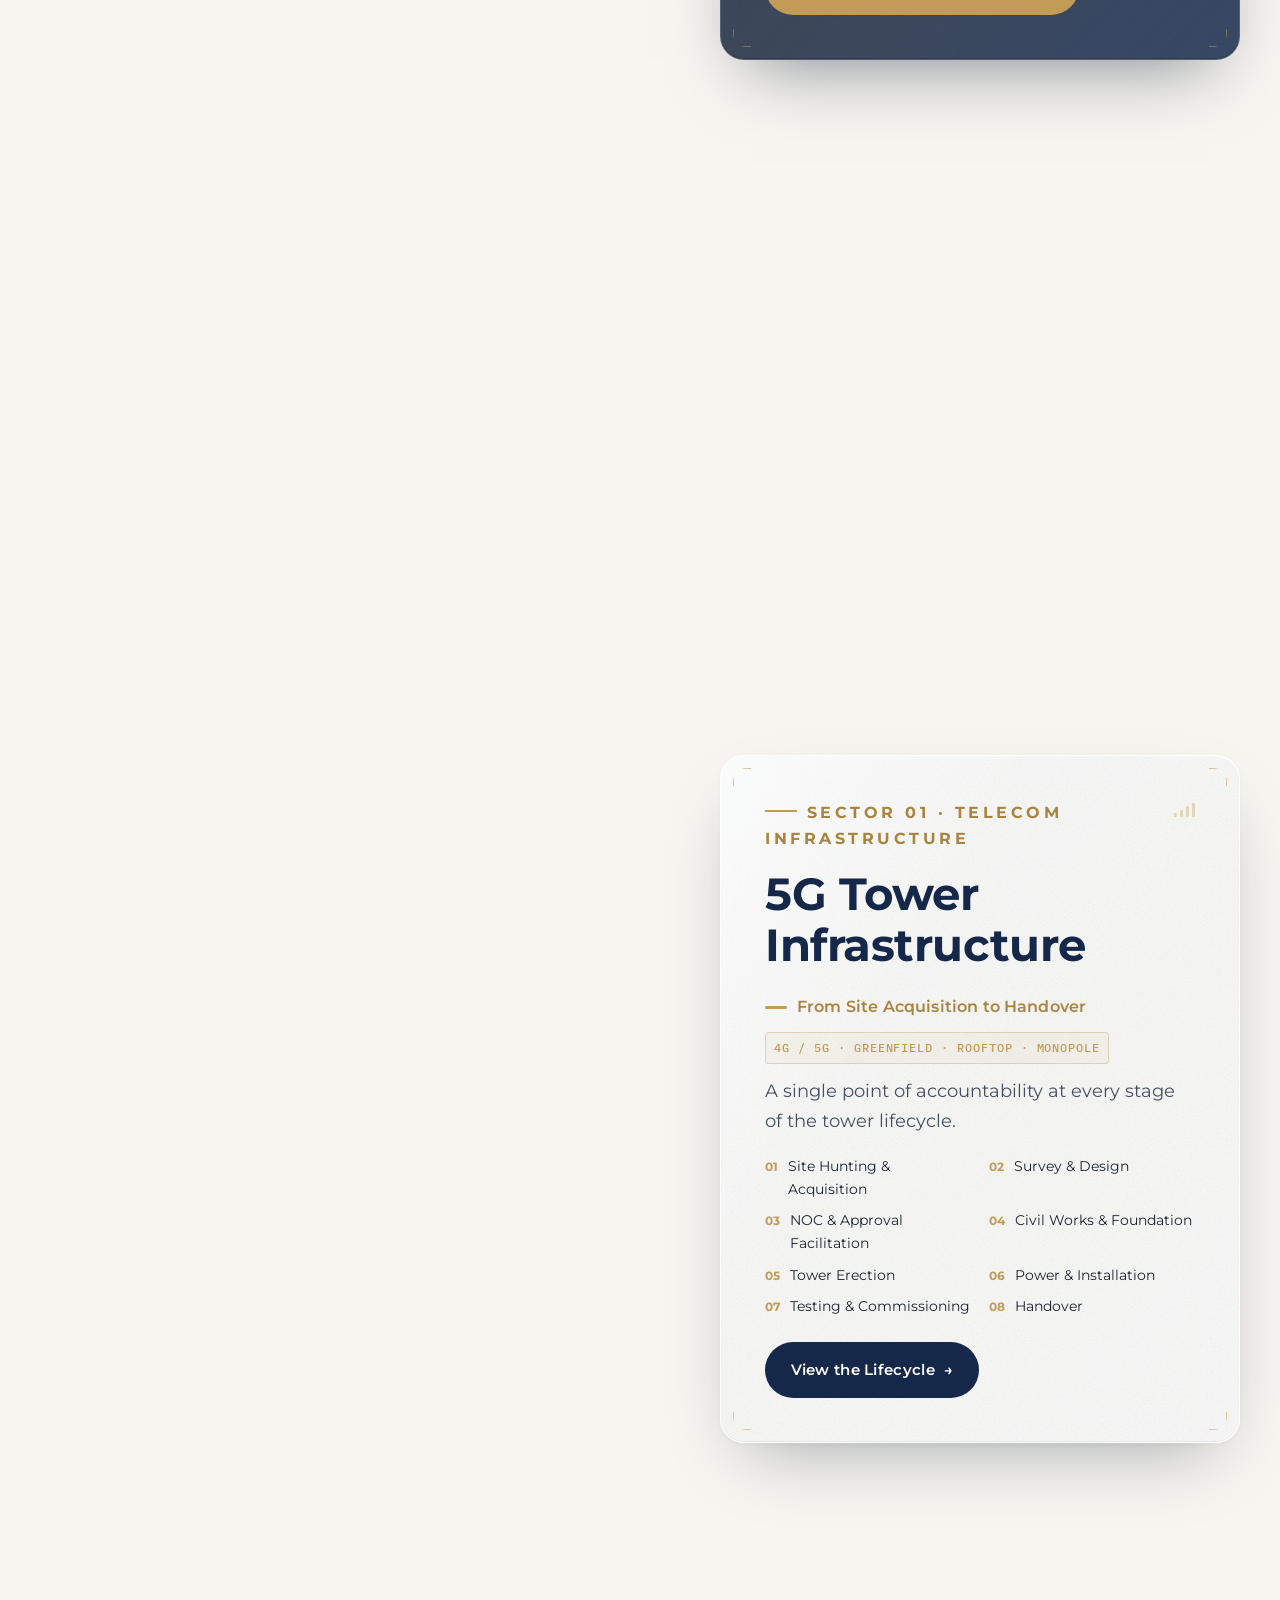
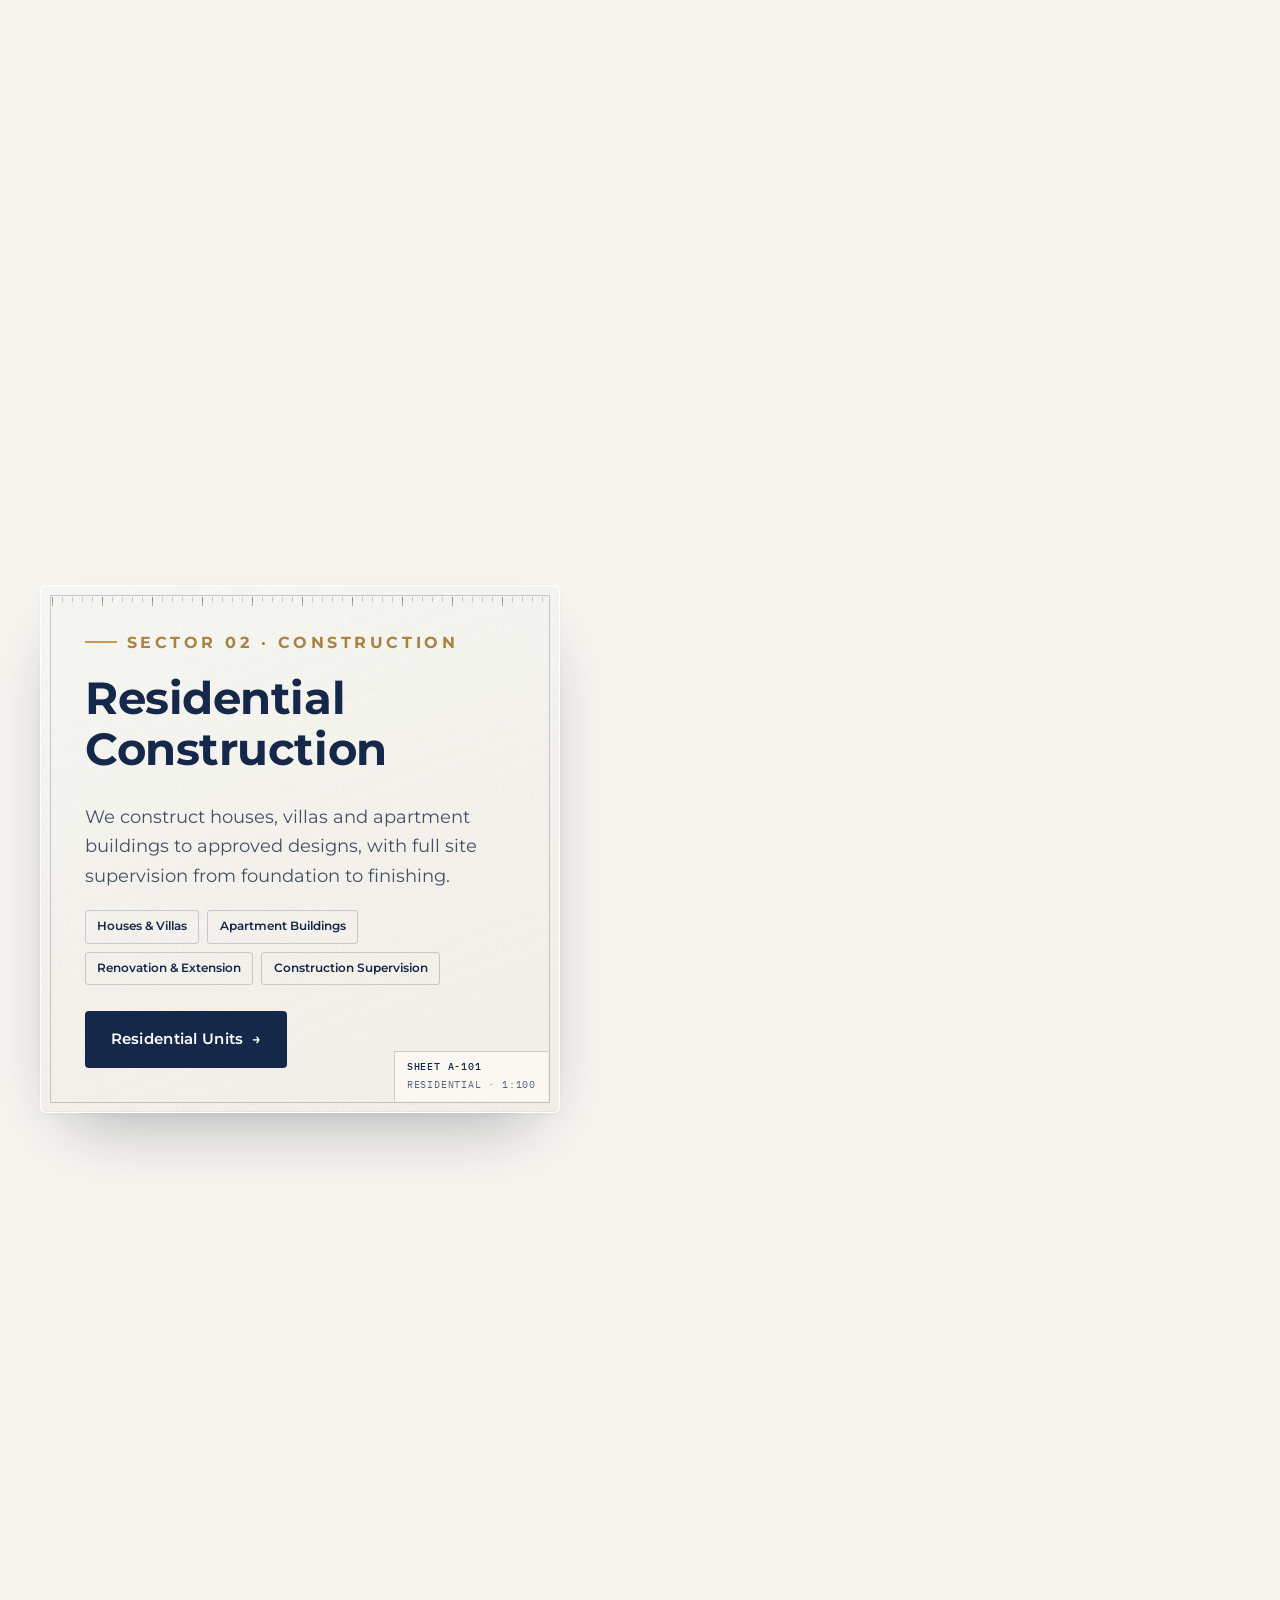
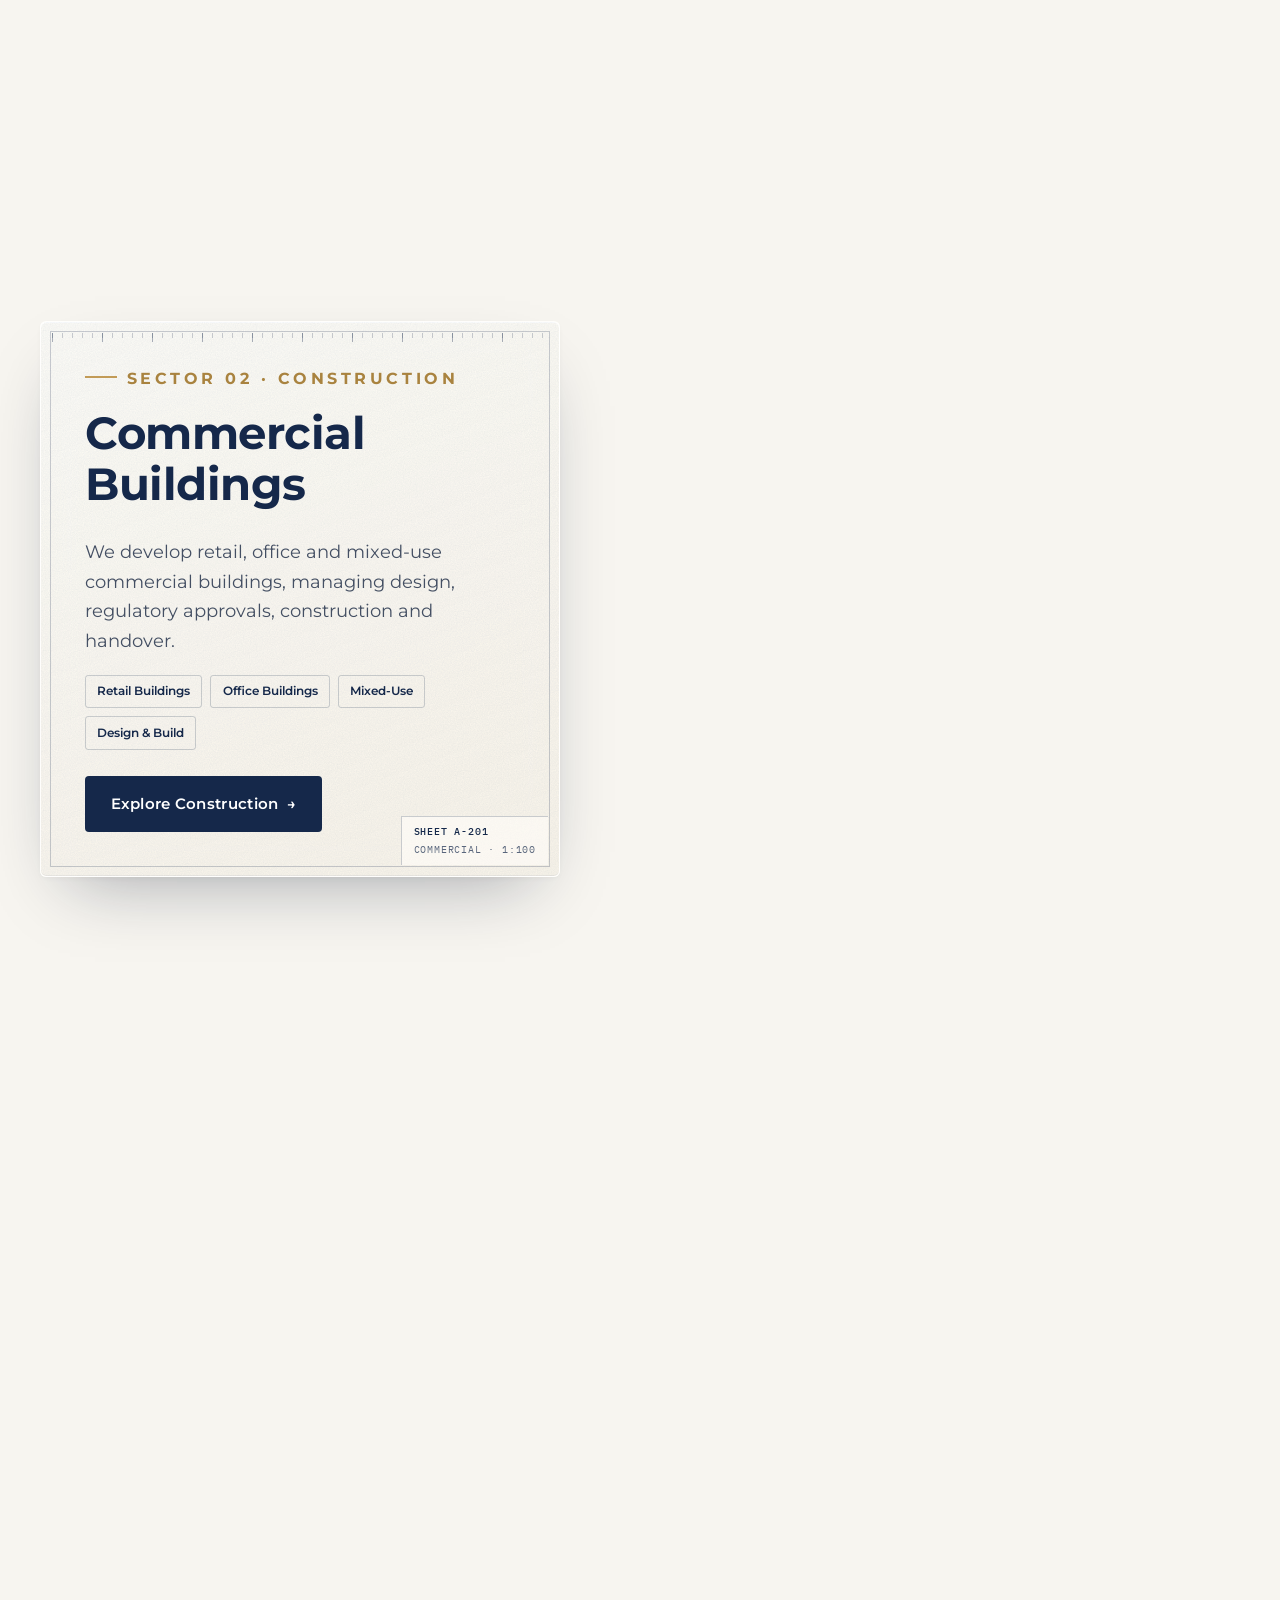
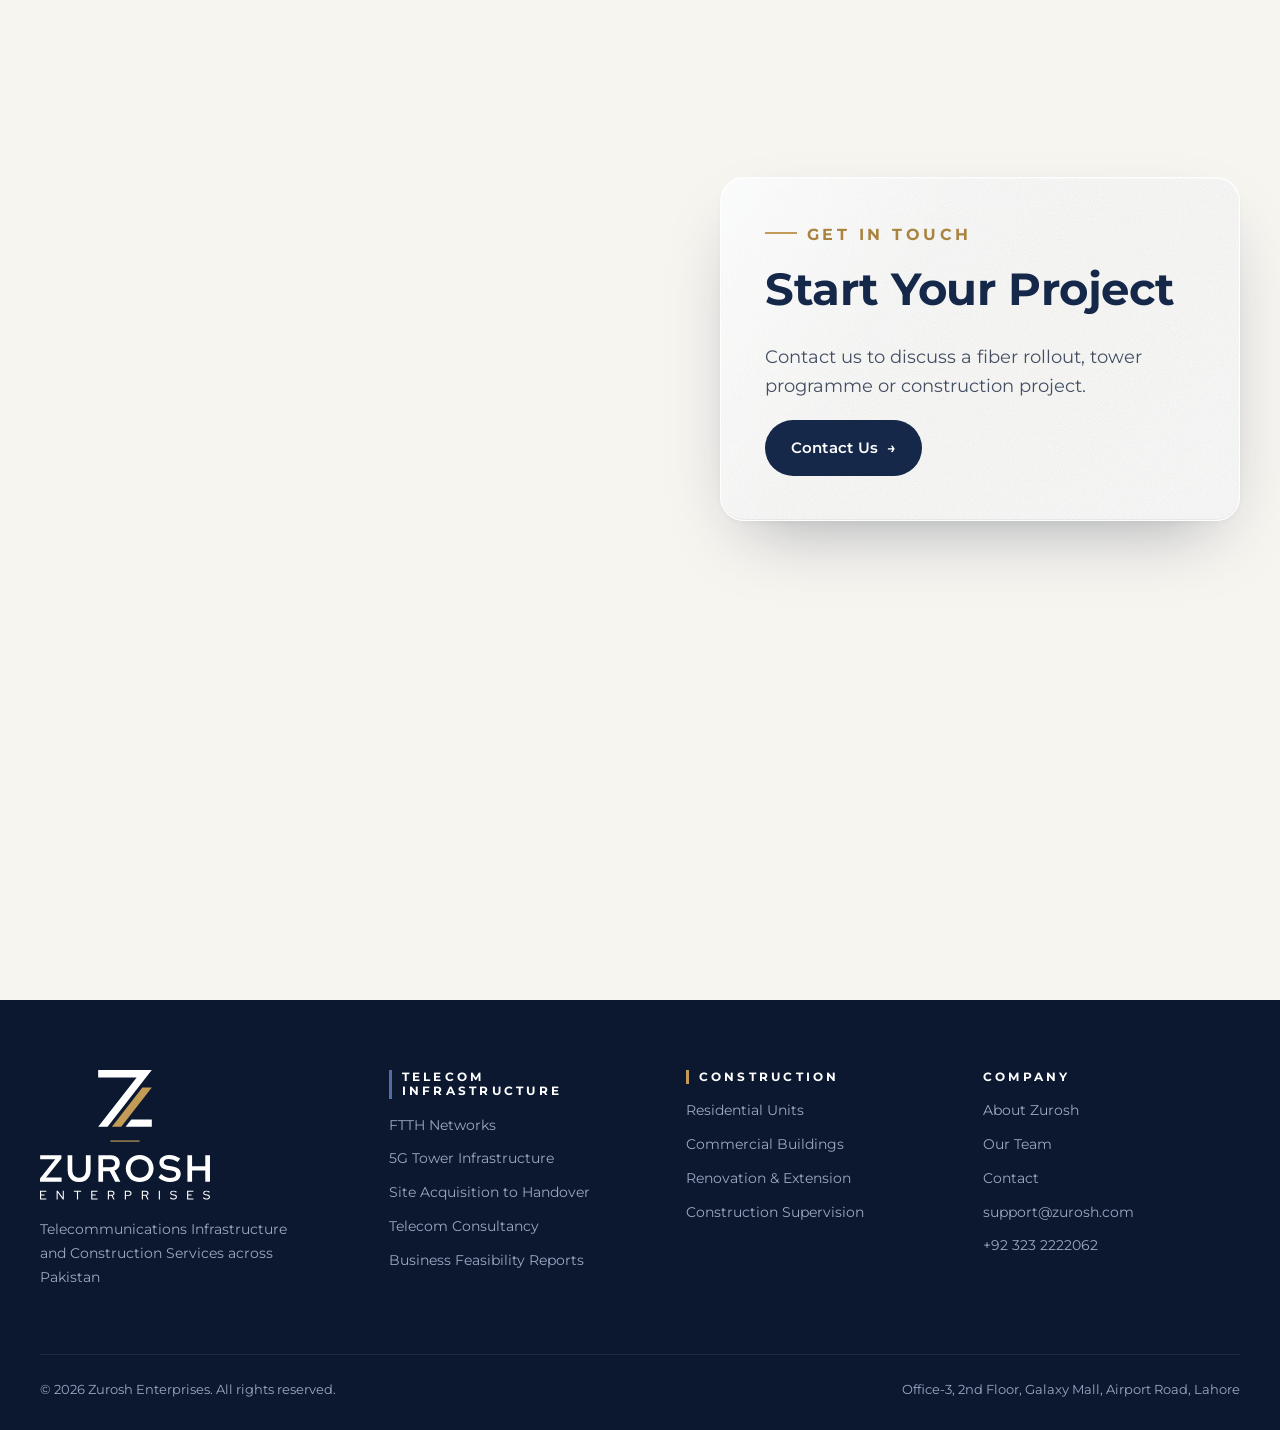
==== commit 52bf1245: "Home Two Sectors panel: more detail on each division Wider panel with a short description and four k" ====
--- a/index.html
+++ b/index.html
@@ -80,15 +80,35 @@
     <h1 class="visually-hidden">Zurosh Enterprises: Telecommunications Infrastructure and Construction in Pakistan</h1>
   </section>
 
-  <section class="scene scene-tall" id="sectors" data-zone="neutral" data-kf="globe" data-side="right" data-rot="1">
-    <div class="container">
-      <div class="panel reveal">
+  <section class="scene scene-tall" id="sectors" data-zone="neutral" data-kf="globe" data-side="right" data-rot="1" data-scale="0.8">
+    <div class="container">
+      <div class="panel panel-wide reveal">
         <span class="eyebrow">Zurosh Enterprises</span>
         <h2>Two Sectors.<br>One Standard.</h2>
-        <p class="lead">Zurosh Enterprises operates through two dedicated divisions. Our Telecom division delivers fiber networks and tower infrastructure for operators, and our Construction division develops residential and commercial properties. Each division is led by its own specialist team and works to common standards of quality, safety and accountability.</p>
-        <div class="split-sectors">
-          <a class="t" href="telecom.html"><small>Sector 01</small><strong>Telecom Infrastructure</strong>FTTH · 5G Towers · Consultancy</a>
-          <a class="c" href="construction.html"><small>Sector 02</small><strong>Construction</strong>Residential · Commercial · Renovation · Supervision</a>
+        <p class="lead">Zurosh Enterprises operates through two dedicated divisions, each led by its own specialist team and held to common standards of quality, safety and accountability.</p>
+        <div class="split-sectors sector-detail">
+          <a class="t" href="telecom.html">
+            <small>Sector 01</small><strong>Telecom Infrastructure</strong>
+            <span class="sd-text">Fiber networks and tower infrastructure for operators, ISPs and developers.</span>
+            <ul>
+              <li>FTTH network design and deployment</li>
+              <li>5G tower sites, from site acquisition to handover</li>
+              <li>Network planning and as-built drawings</li>
+              <li>Business feasibility reports</li>
+            </ul>
+            <span class="sd-more">Explore Telecom <span aria-hidden="true">→</span></span>
+          </a>
+          <a class="c" href="construction.html">
+            <small>Sector 02</small><strong>Construction</strong>
+            <span class="sd-text">Residential and commercial construction, managed from design to handover.</span>
+            <ul>
+              <li>Houses, villas and apartment buildings</li>
+              <li>Retail, office and mixed-use buildings</li>
+              <li>Renovation and extension works</li>
+              <li>Construction supervision for owners</li>
+            </ul>
+            <span class="sd-more">Explore Construction <span aria-hidden="true">→</span></span>
+          </a>
         </div>
       </div>
     </div>
--- a/assets/css/style.css
+++ b/assets/css/style.css
@@ -22,7 +22,7 @@
 
   --radius: 14px;
   --shadow: 0 18px 50px -20px rgba(12, 24, 48, 0.35);
-  --header-h: 84px;
+  --header-h: 68px;
   --max: 1200px;
   --font: "Montserrat", system-ui, -apple-system, "Segoe UI", Roboto, sans-serif;
 }
@@ -98,12 +98,11 @@
   border-bottom: 1px solid var(--line);
   transition: height .3s, box-shadow .3s;
 }
-.site-header.scrolled { --header-h: 68px; box-shadow: 0 8px 30px -18px rgba(12, 24, 48, .4); }
+.site-header.scrolled { box-shadow: 0 8px 30px -18px rgba(12, 24, 48, .4); }
 .site-header .container { height: 100%; display: flex; align-items: center; justify-content: space-between; gap: 24px; }
 
 .brand { display: block; flex: 0 0 auto; }
-.brand img { height: 40px; width: auto; transition: height .3s; }
-.site-header.scrolled .brand img { height: 34px; }
+.brand img { height: 34px; width: auto; transition: height .3s; }
 
 .nav { display: flex; align-items: center; gap: 4px; }
 .nav > a, .nav-trigger {
@@ -648,9 +647,9 @@
 }
 
 /* a single leader: photo beside the details */
-.lead-grid:has(> .member:only-child) { grid-template-columns: 1fr; max-width: 820px; }
+.lead-grid:has(> .member:only-child) { grid-template-columns: 1fr; max-width: 980px; }
 .lead-grid > .member:only-child { flex-direction: row; }
-.lead-grid > .member:only-child .member-photo { flex: 0 0 44%; aspect-ratio: 4 / 5; }
+.lead-grid > .member:only-child .member-photo { flex: 0 0 40%; aspect-ratio: 4 / 5; }
 .lead-grid > .member:only-child .member-body { padding: clamp(24px, 4vw, 44px); display: flex; flex-direction: column; justify-content: center; }
 .lead-grid > .member:only-child h3 { font-size: clamp(1.5rem, 2.6vw, 2rem); }
 .lead-grid > .member:only-child .member-role { font-size: .8rem; }
@@ -790,3 +789,49 @@
 .home .panel .eyebrow::before { display: inline-block; vertical-align: middle; margin-right: .6em; position: relative; top: -.15em; }
 .panel-meta { display: block; padding-right: 30px; }
 .panel-meta .signal { position: absolute; top: clamp(24px, 4vw, 44px); right: clamp(24px, 4vw, 44px); margin-top: .2em; }
+
+/* header spans the full window: logo in the left corner, menu and button at the right edge */
+.site-header .container { width: 100%; max-width: none; padding-inline: clamp(16px, 3.2vw, 56px); }
+/* restore the button styling that the plain nav-link rule was overriding */
+.nav > a.btn-primary { background: var(--navy); color: #fff; border-radius: 999px; }
+.nav > a.btn-primary:hover { background: var(--navy-700); }
+@media (min-width: 961px) { .nav > a.btn { margin-left: 14px; padding: .8em 1.4em; } }
+@media (max-width: 960px) { .nav > a.btn-primary { justify-content: center; border-bottom: 0; border-radius: 999px; } }
+
+/* About: foundation pillars and experience list */
+.pillars { display: grid; grid-template-columns: repeat(3, 1fr); gap: 22px; }
+.pillar { background: var(--white); border: 1px solid var(--line); border-top: 3px solid var(--gold); border-radius: var(--radius); padding: clamp(24px, 3vw, 34px); }
+.pillar-num { font-size: 2.4rem; font-weight: 700; line-height: 1; color: var(--gold); margin-bottom: 18px; letter-spacing: -.02em; }
+.pillar h3 { font-size: 1.25rem; margin-bottom: .5em; }
+.pillar p { color: var(--muted); margin: 0; font-size: .95rem; }
+.exp-list { list-style: none; margin: 0; padding: 0; display: grid; gap: 0; }
+.exp-list li { padding: 20px 0 20px 34px; border-bottom: 1px solid rgba(255, 255, 255, .12); position: relative; }
+.exp-list li:first-child { padding-top: 4px; }
+.exp-list li:first-child::before { top: 10px; }
+.exp-list li::before { content: ""; position: absolute; left: 0; top: 26px; width: 14px; height: 14px; border: 2px solid var(--gold); transform: rotate(45deg); }
+.exp-list strong { display: block; color: #fff; font-size: 1.05rem; margin-bottom: 4px; }
+.exp-list span { color: #B9C3D6; font-size: .95rem; }
+.about-sectors { max-width: 860px; margin: 0 auto; gap: 18px; }
+.about-sectors a { padding: 28px; font-size: .95rem; line-height: 1.55; }
+.about-sectors strong { font-size: 1.25rem; margin-bottom: 8px; }
+.values { grid-template-columns: repeat(3, 1fr); }
+@media (max-width: 900px) { .pillars, .values { grid-template-columns: 1fr; } }
+@media (min-width: 561px) and (max-width: 900px) { .values { grid-template-columns: 1fr 1fr; } }
+
+/* home: Two Sectors panel with more detail */
+.panel.panel-wide { width: min(700px, 100%); }
+.sector-detail { gap: 16px; }
+.sector-detail a { display: flex; flex-direction: column; padding: 22px; }
+.sector-detail strong { font-size: 1.12rem; margin-bottom: 6px; }
+.sector-detail .sd-text { font-size: .88rem; line-height: 1.5; opacity: .85; margin-bottom: 12px; }
+.sector-detail ul { list-style: none; margin: 0 0 16px; padding: 0; display: grid; gap: 7px; font-size: .86rem; line-height: 1.4; }
+.sector-detail li { position: relative; padding-left: 16px; }
+.sector-detail li::before { content: ""; position: absolute; left: 0; top: .5em; width: 6px; height: 6px; background: var(--gold); transform: rotate(45deg); }
+.sector-detail .c li::before { background: var(--gold-600); }
+.sector-detail .sd-more { margin-top: auto; font-size: .8rem; font-weight: 700; letter-spacing: .04em; color: var(--gold); }
+.sector-detail .c .sd-more { color: var(--gold-600); }
+@media (min-width: 761px) and (max-height: 860px) {
+  .sector-detail a { padding: 16px 18px; }
+  .sector-detail ul { gap: 4px; margin-bottom: 10px; }
+  .sector-detail .sd-text { margin-bottom: 8px; }
+}
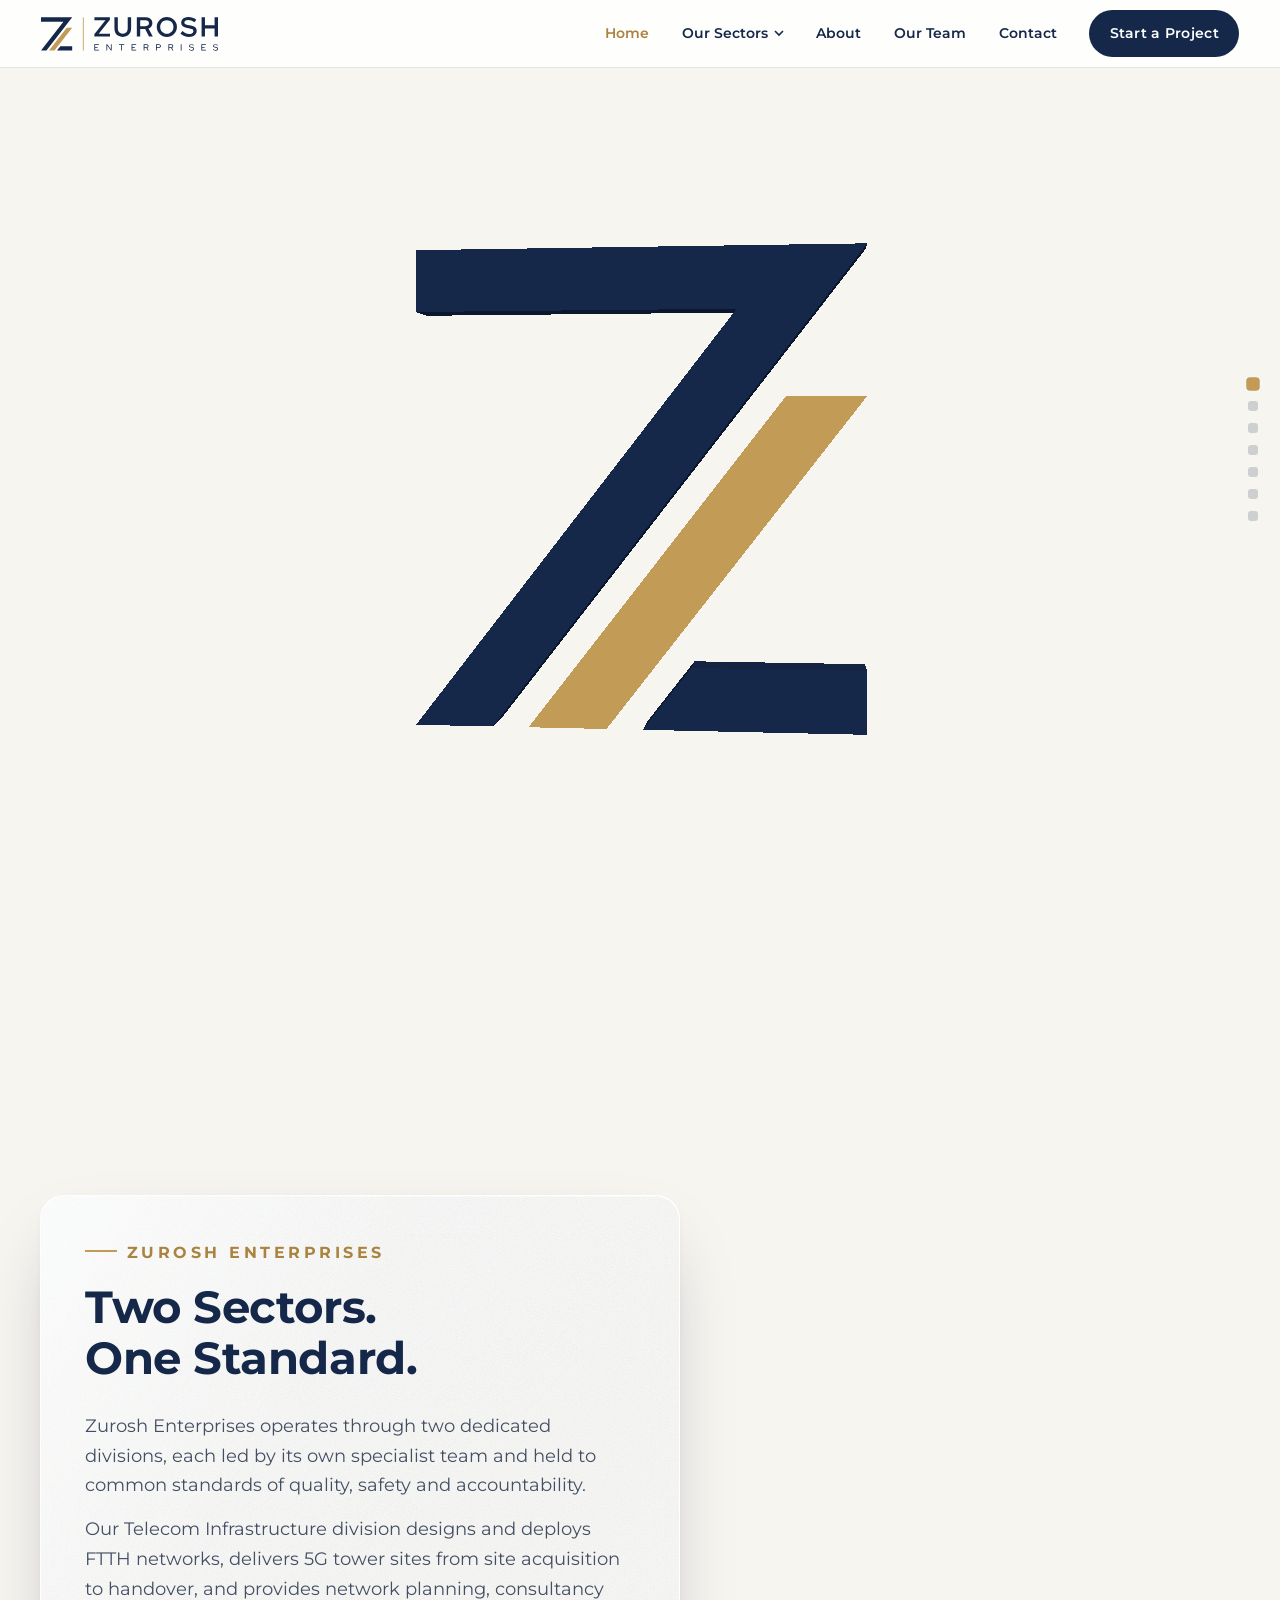
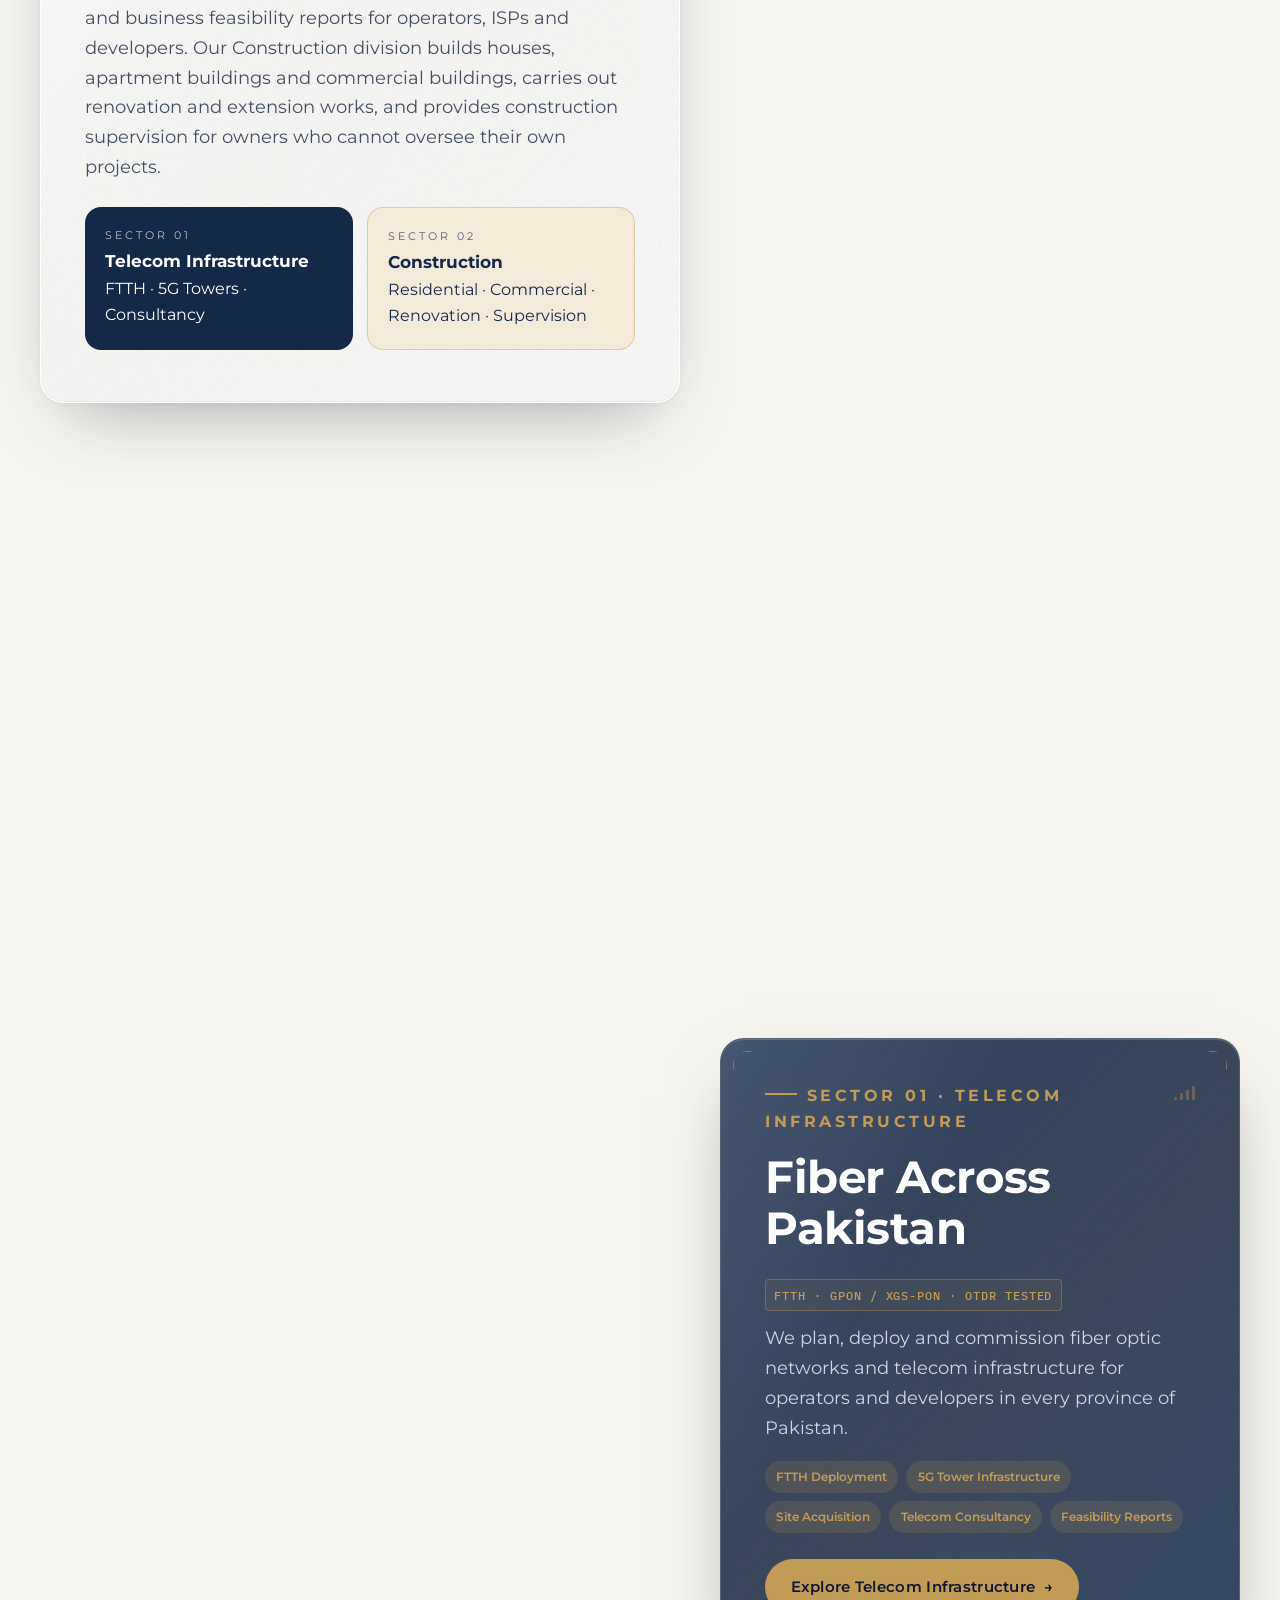
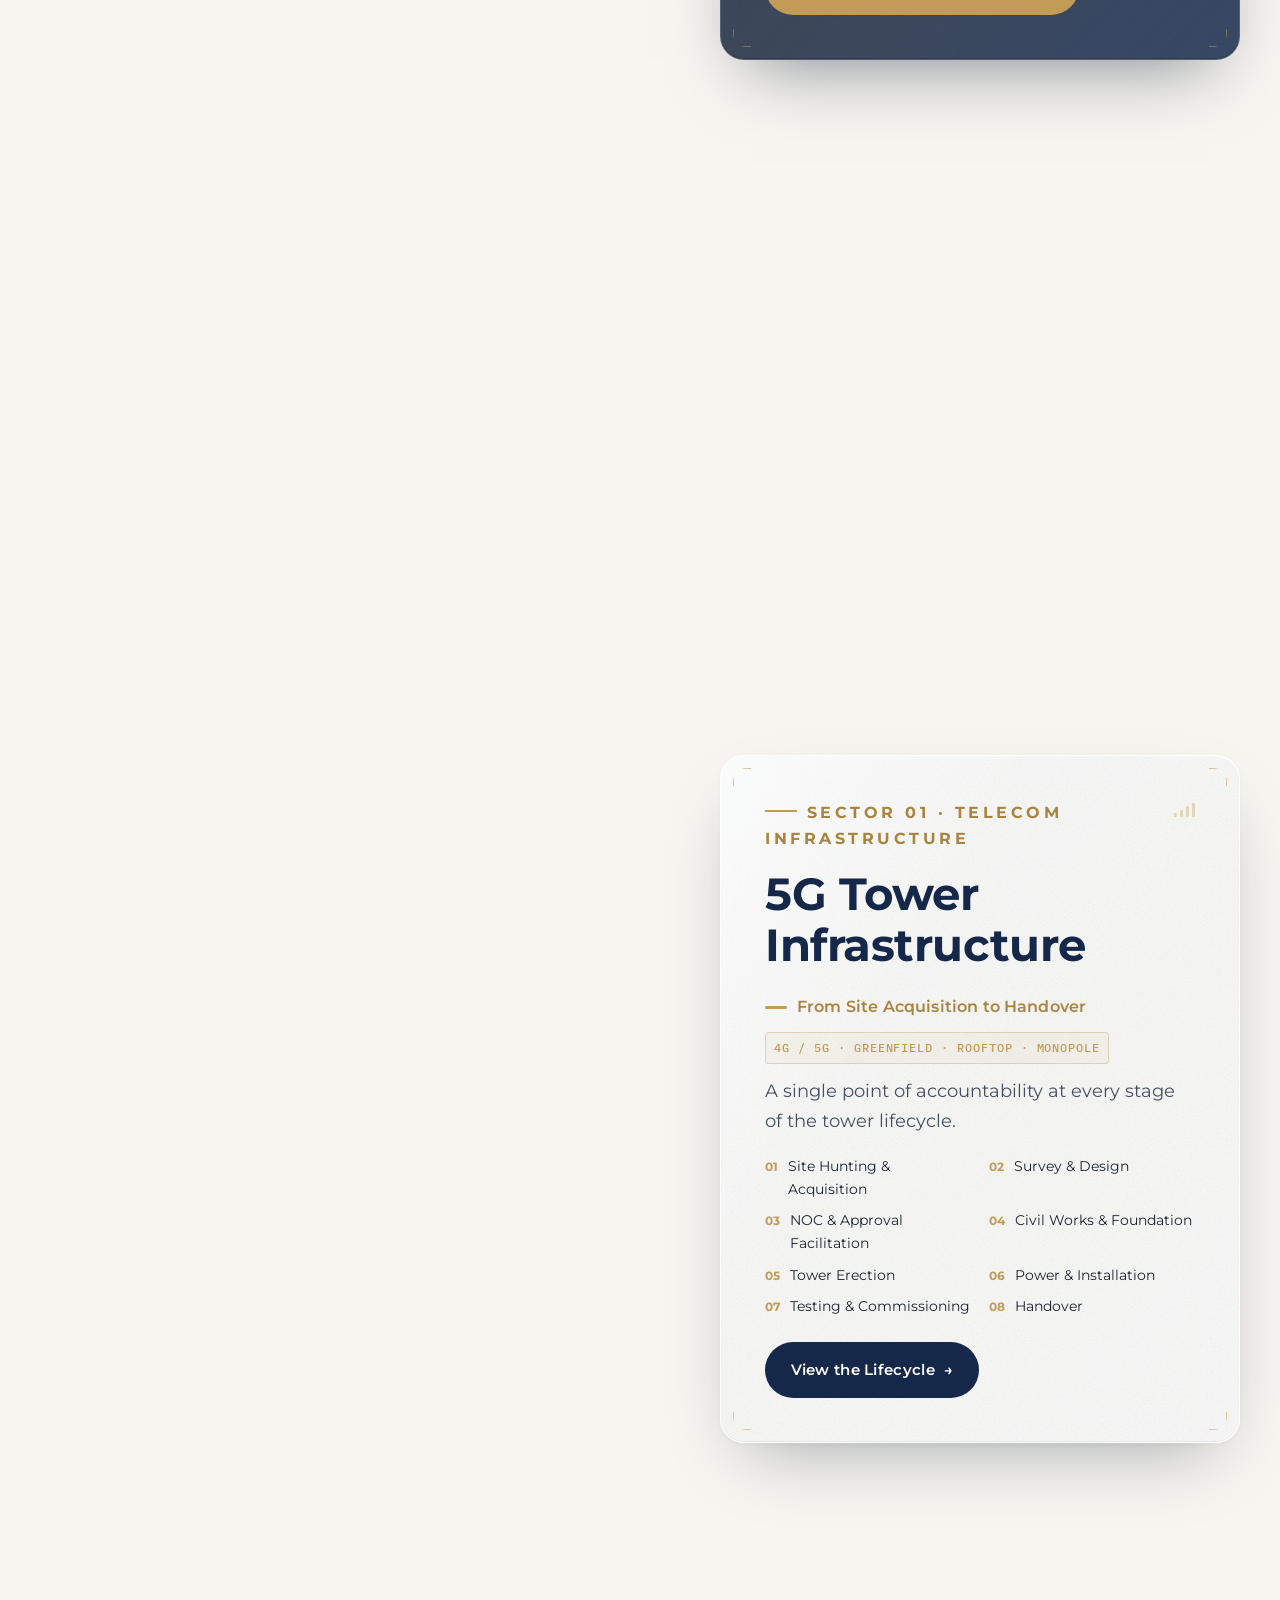
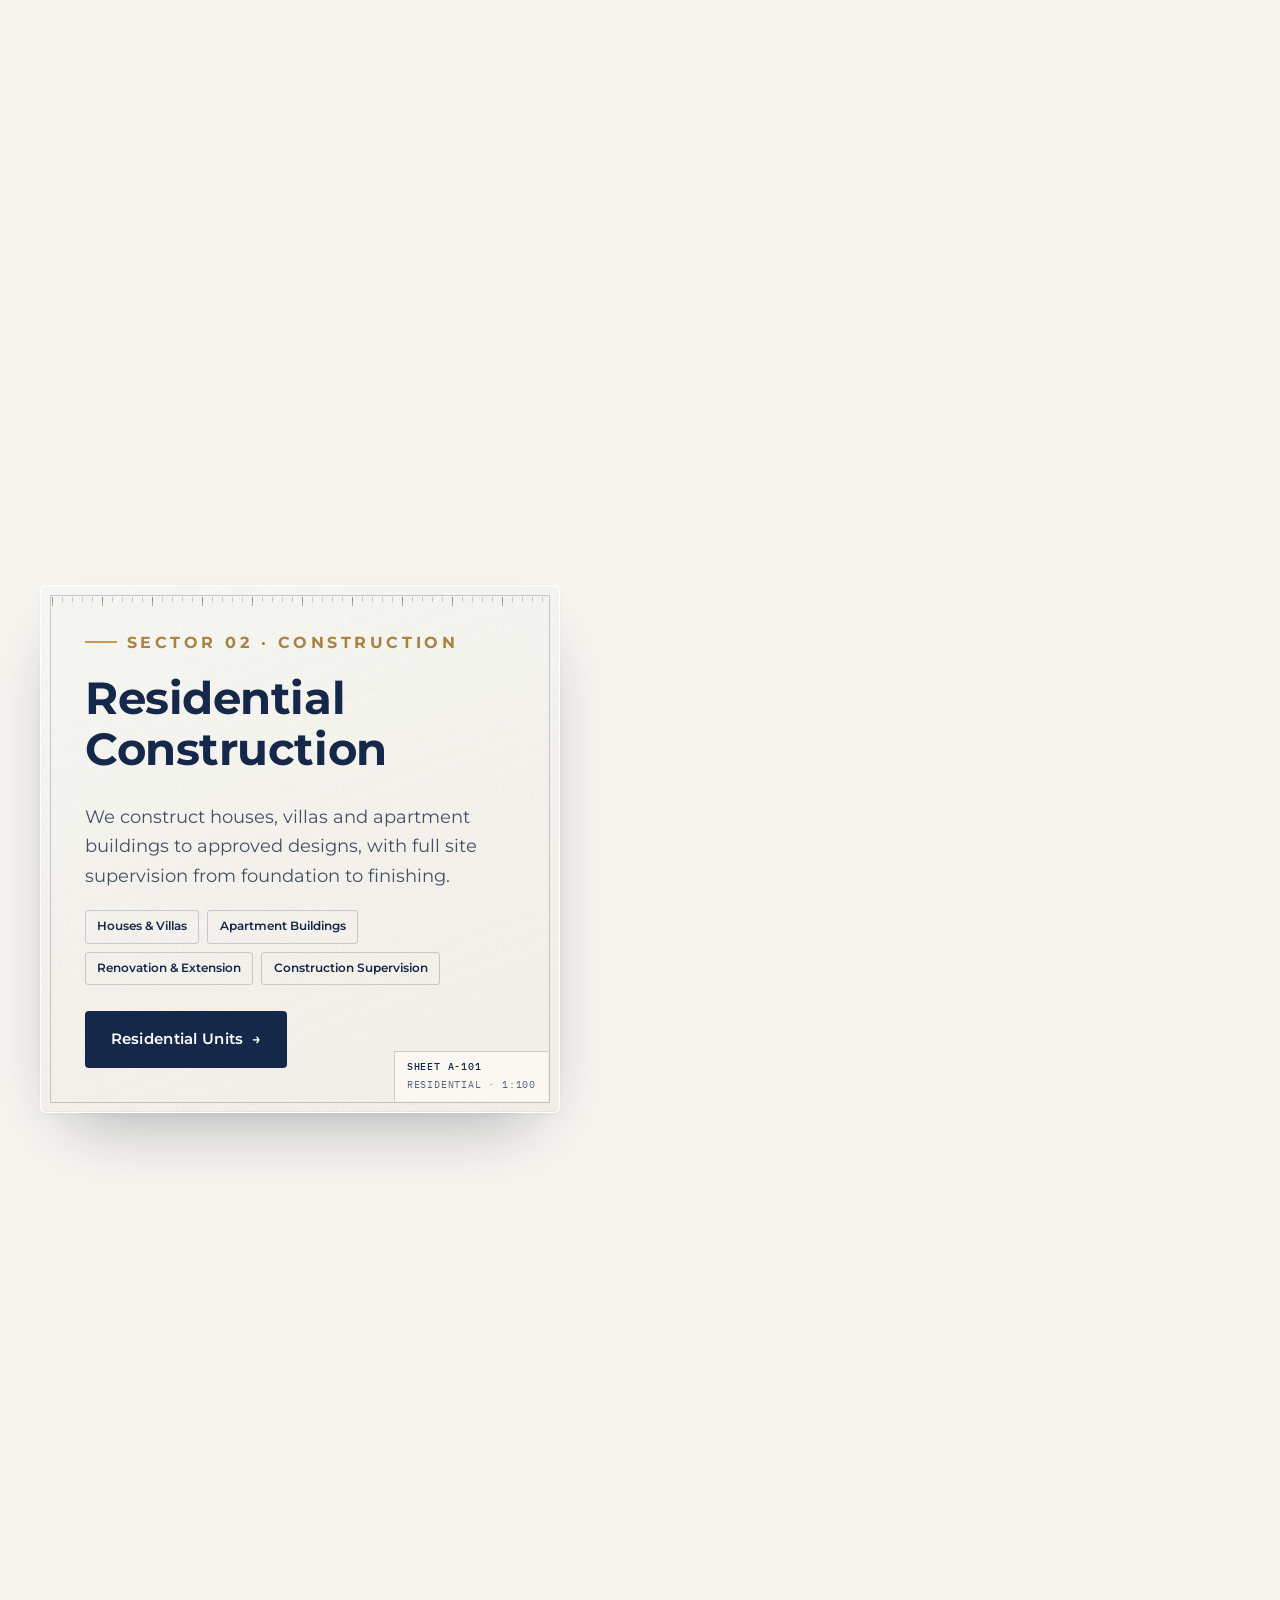
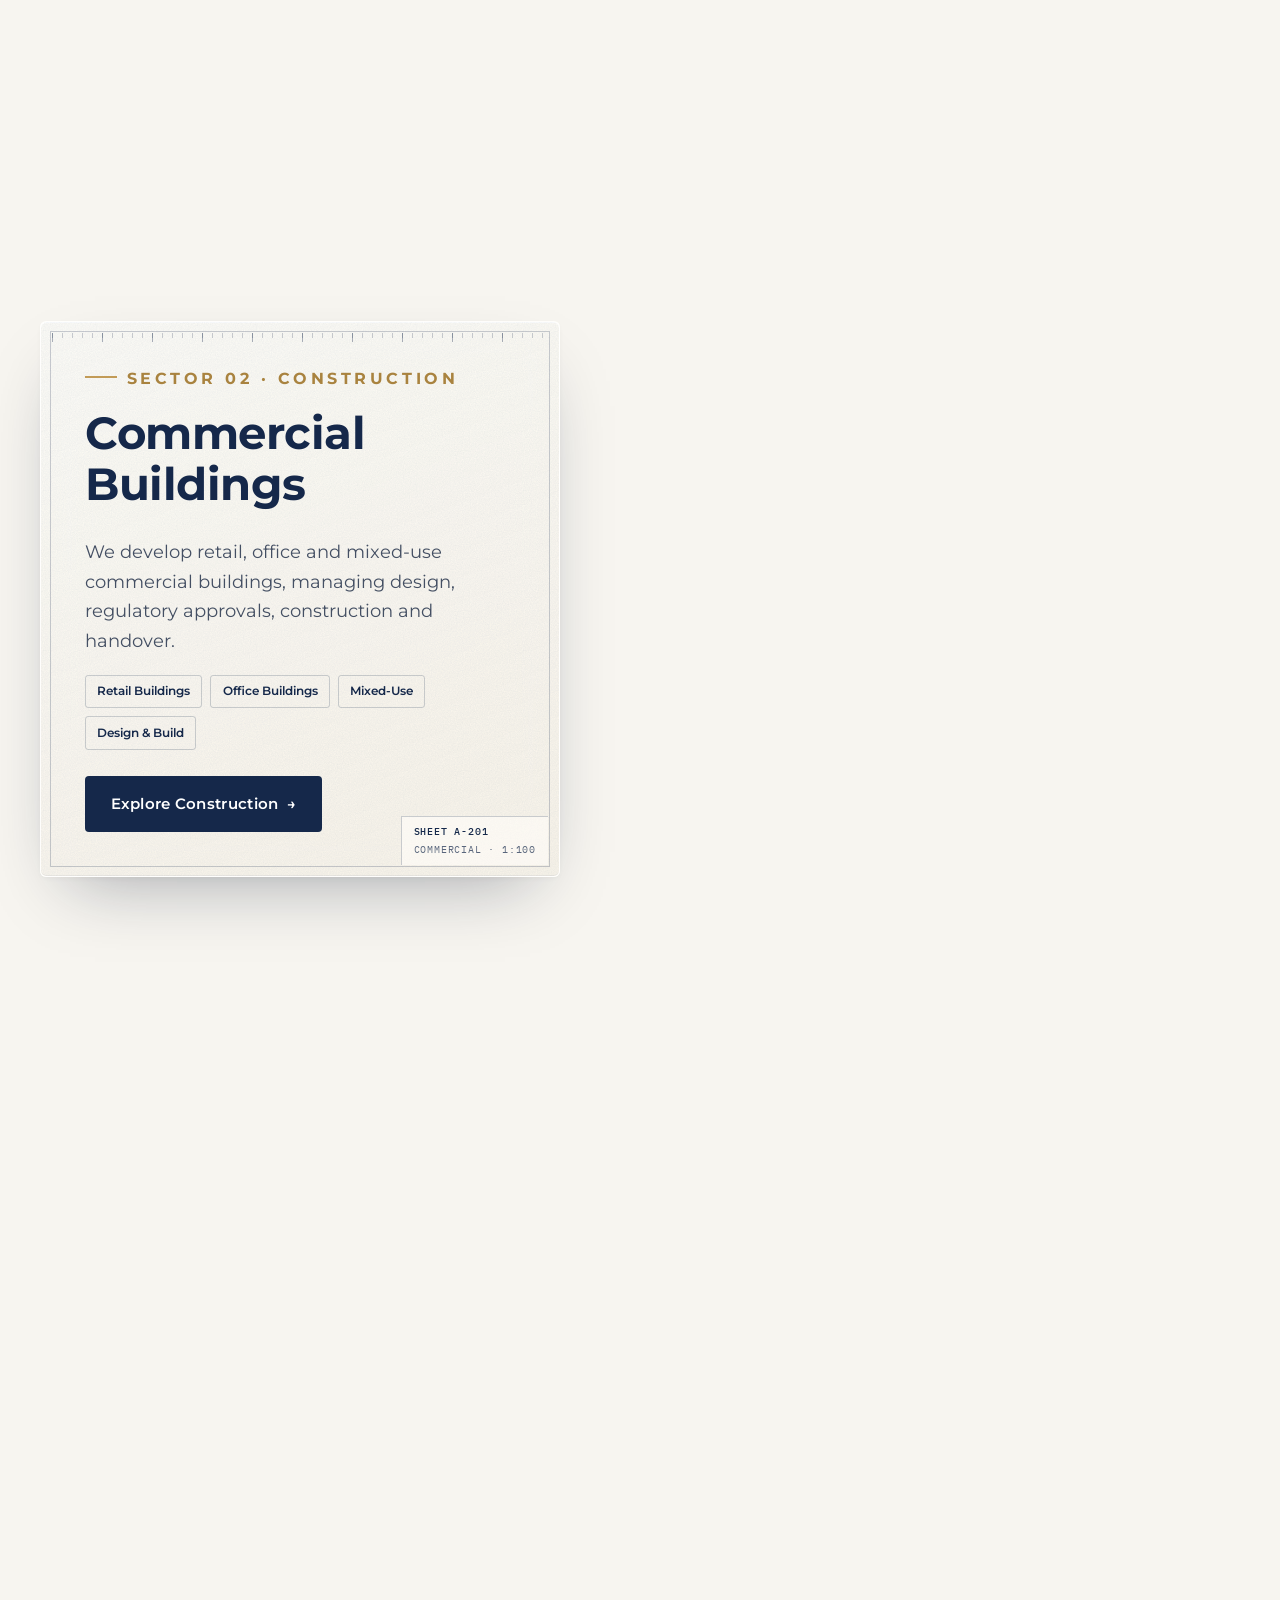
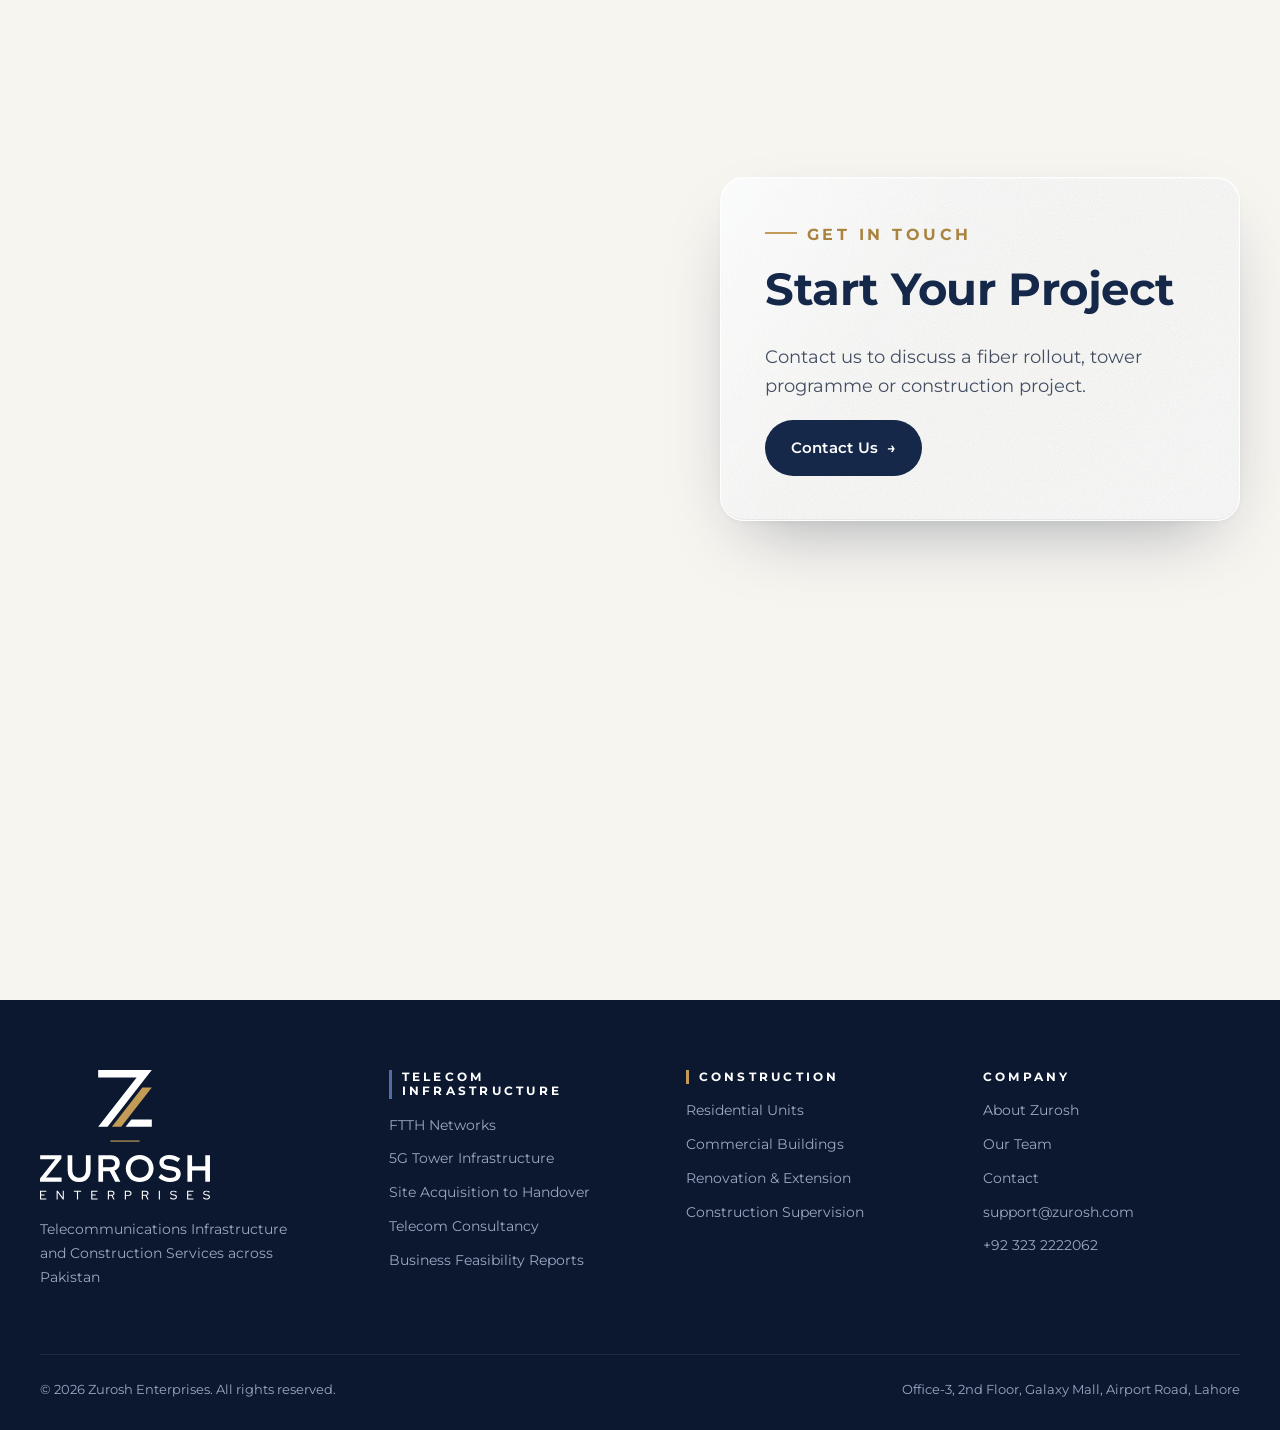
==== commit e8246a2a: "Two Sectors: restore simple sector cards, expand the paragraph instead Co-Authored-By: Claude Opus 5" ====
--- a/index.html
+++ b/index.html
@@ -86,29 +86,10 @@
         <span class="eyebrow">Zurosh Enterprises</span>
         <h2>Two Sectors.<br>One Standard.</h2>
         <p class="lead">Zurosh Enterprises operates through two dedicated divisions, each led by its own specialist team and held to common standards of quality, safety and accountability.</p>
-        <div class="split-sectors sector-detail">
-          <a class="t" href="telecom.html">
-            <small>Sector 01</small><strong>Telecom Infrastructure</strong>
-            <span class="sd-text">Fiber networks and tower infrastructure for operators, ISPs and developers.</span>
-            <ul>
-              <li>FTTH network design and deployment</li>
-              <li>5G tower sites, from site acquisition to handover</li>
-              <li>Network planning and as-built drawings</li>
-              <li>Business feasibility reports</li>
-            </ul>
-            <span class="sd-more">Explore Telecom <span aria-hidden="true">→</span></span>
-          </a>
-          <a class="c" href="construction.html">
-            <small>Sector 02</small><strong>Construction</strong>
-            <span class="sd-text">Residential and commercial construction, managed from design to handover.</span>
-            <ul>
-              <li>Houses, villas and apartment buildings</li>
-              <li>Retail, office and mixed-use buildings</li>
-              <li>Renovation and extension works</li>
-              <li>Construction supervision for owners</li>
-            </ul>
-            <span class="sd-more">Explore Construction <span aria-hidden="true">→</span></span>
-          </a>
+        <p class="lead">Our Telecom Infrastructure division designs and deploys FTTH networks, delivers 5G tower sites from site acquisition to handover, and provides network planning, consultancy and business feasibility reports for operators, ISPs and developers. Our Construction division builds houses, apartment buildings and commercial buildings, carries out renovation and extension works, and provides construction supervision for owners who cannot oversee their own projects.</p>
+        <div class="split-sectors">
+          <a class="t" href="telecom.html"><small>Sector 01</small><strong>Telecom Infrastructure</strong>FTTH · 5G Towers · Consultancy</a>
+          <a class="c" href="construction.html"><small>Sector 02</small><strong>Construction</strong>Residential · Commercial · Renovation · Supervision</a>
         </div>
       </div>
     </div>
--- a/assets/css/style.css
+++ b/assets/css/style.css
@@ -818,20 +818,7 @@
 @media (max-width: 900px) { .pillars, .values { grid-template-columns: 1fr; } }
 @media (min-width: 561px) and (max-width: 900px) { .values { grid-template-columns: 1fr 1fr; } }
 
-/* home: Two Sectors panel with more detail */
-.panel.panel-wide { width: min(700px, 100%); }
-.sector-detail { gap: 16px; }
-.sector-detail a { display: flex; flex-direction: column; padding: 22px; }
-.sector-detail strong { font-size: 1.12rem; margin-bottom: 6px; }
-.sector-detail .sd-text { font-size: .88rem; line-height: 1.5; opacity: .85; margin-bottom: 12px; }
-.sector-detail ul { list-style: none; margin: 0 0 16px; padding: 0; display: grid; gap: 7px; font-size: .86rem; line-height: 1.4; }
-.sector-detail li { position: relative; padding-left: 16px; }
-.sector-detail li::before { content: ""; position: absolute; left: 0; top: .5em; width: 6px; height: 6px; background: var(--gold); transform: rotate(45deg); }
-.sector-detail .c li::before { background: var(--gold-600); }
-.sector-detail .sd-more { margin-top: auto; font-size: .8rem; font-weight: 700; letter-spacing: .04em; color: var(--gold); }
-.sector-detail .c .sd-more { color: var(--gold-600); }
-@media (min-width: 761px) and (max-height: 860px) {
-  .sector-detail a { padding: 16px 18px; }
-  .sector-detail ul { gap: 4px; margin-bottom: 10px; }
-  .sector-detail .sd-text { margin-bottom: 8px; }
-}
+/* home: Two Sectors panel, wider for the fuller introduction */
+.panel.panel-wide { width: min(640px, 100%); }
+.panel.panel-wide .lead + .lead { margin-top: -.2em; }
+@media (min-width: 761px) and (max-height: 860px) { .panel.panel-wide .lead { font-size: .95rem; } }
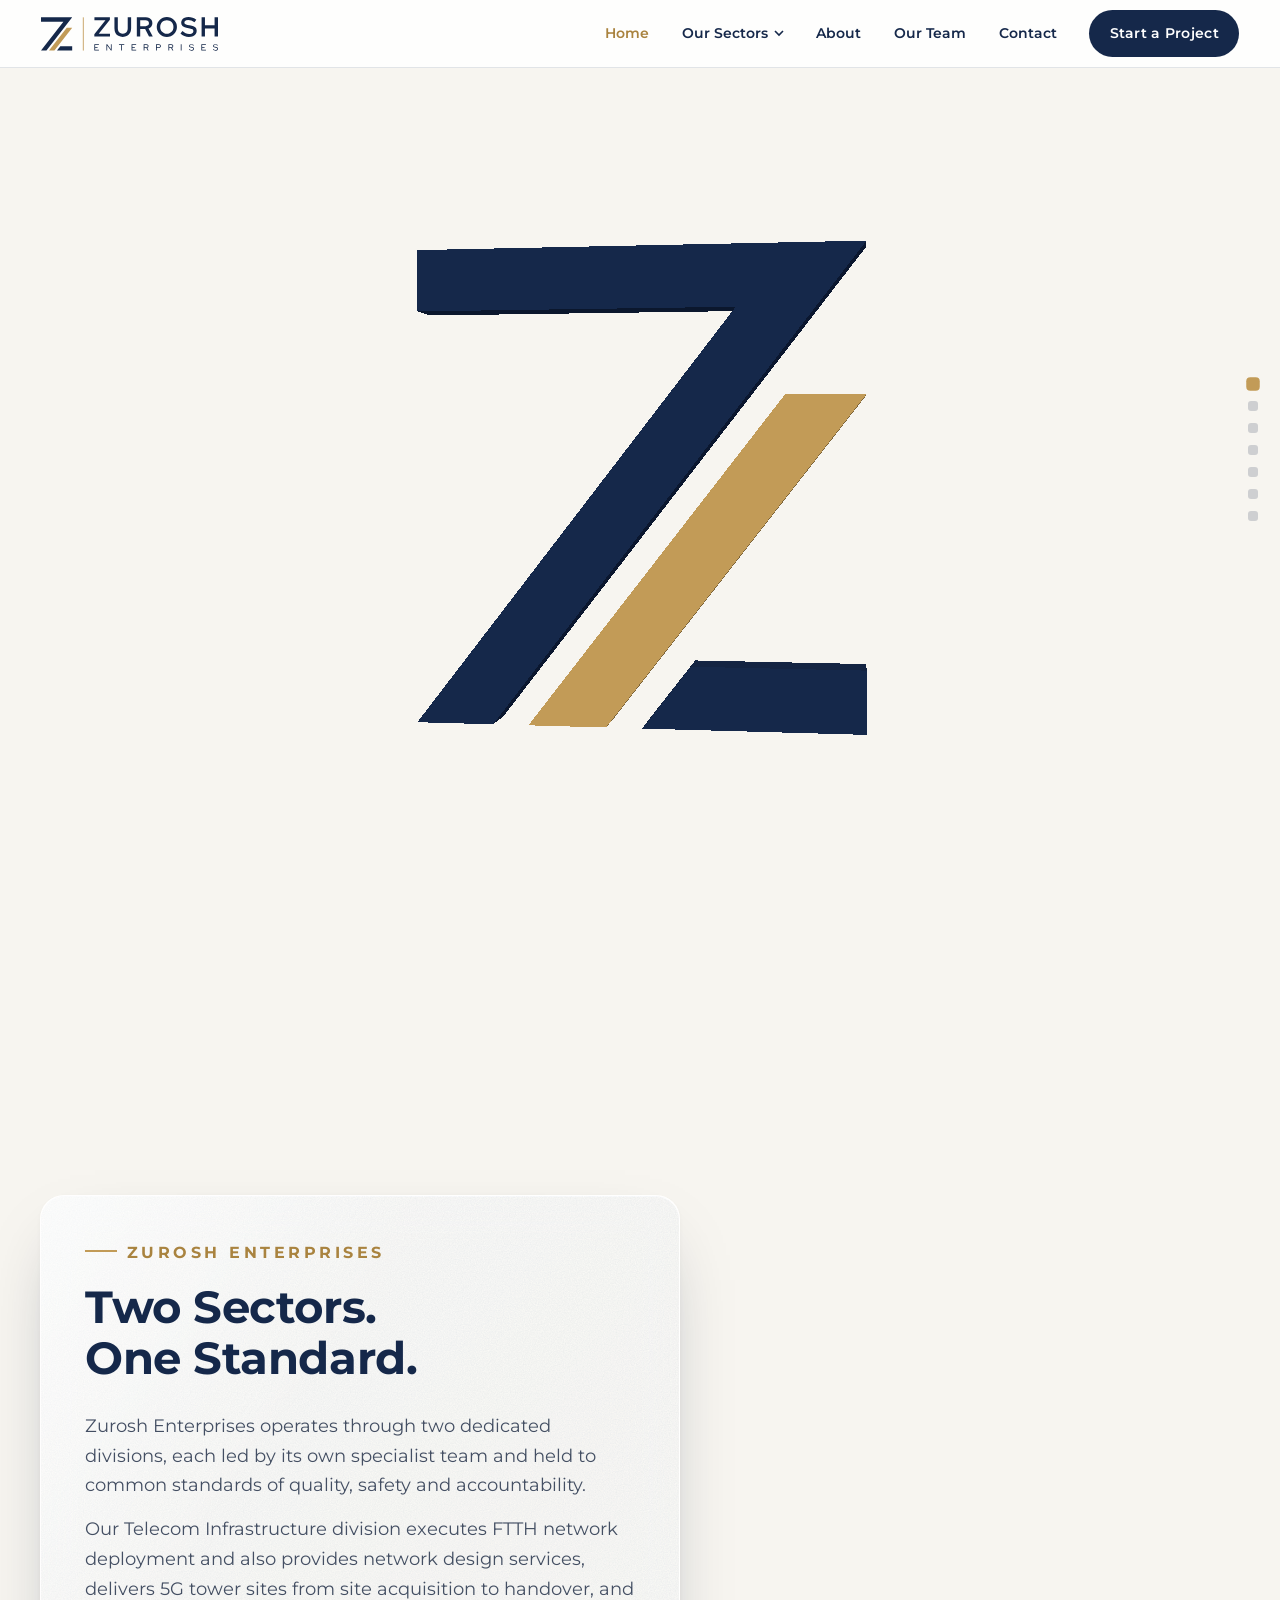
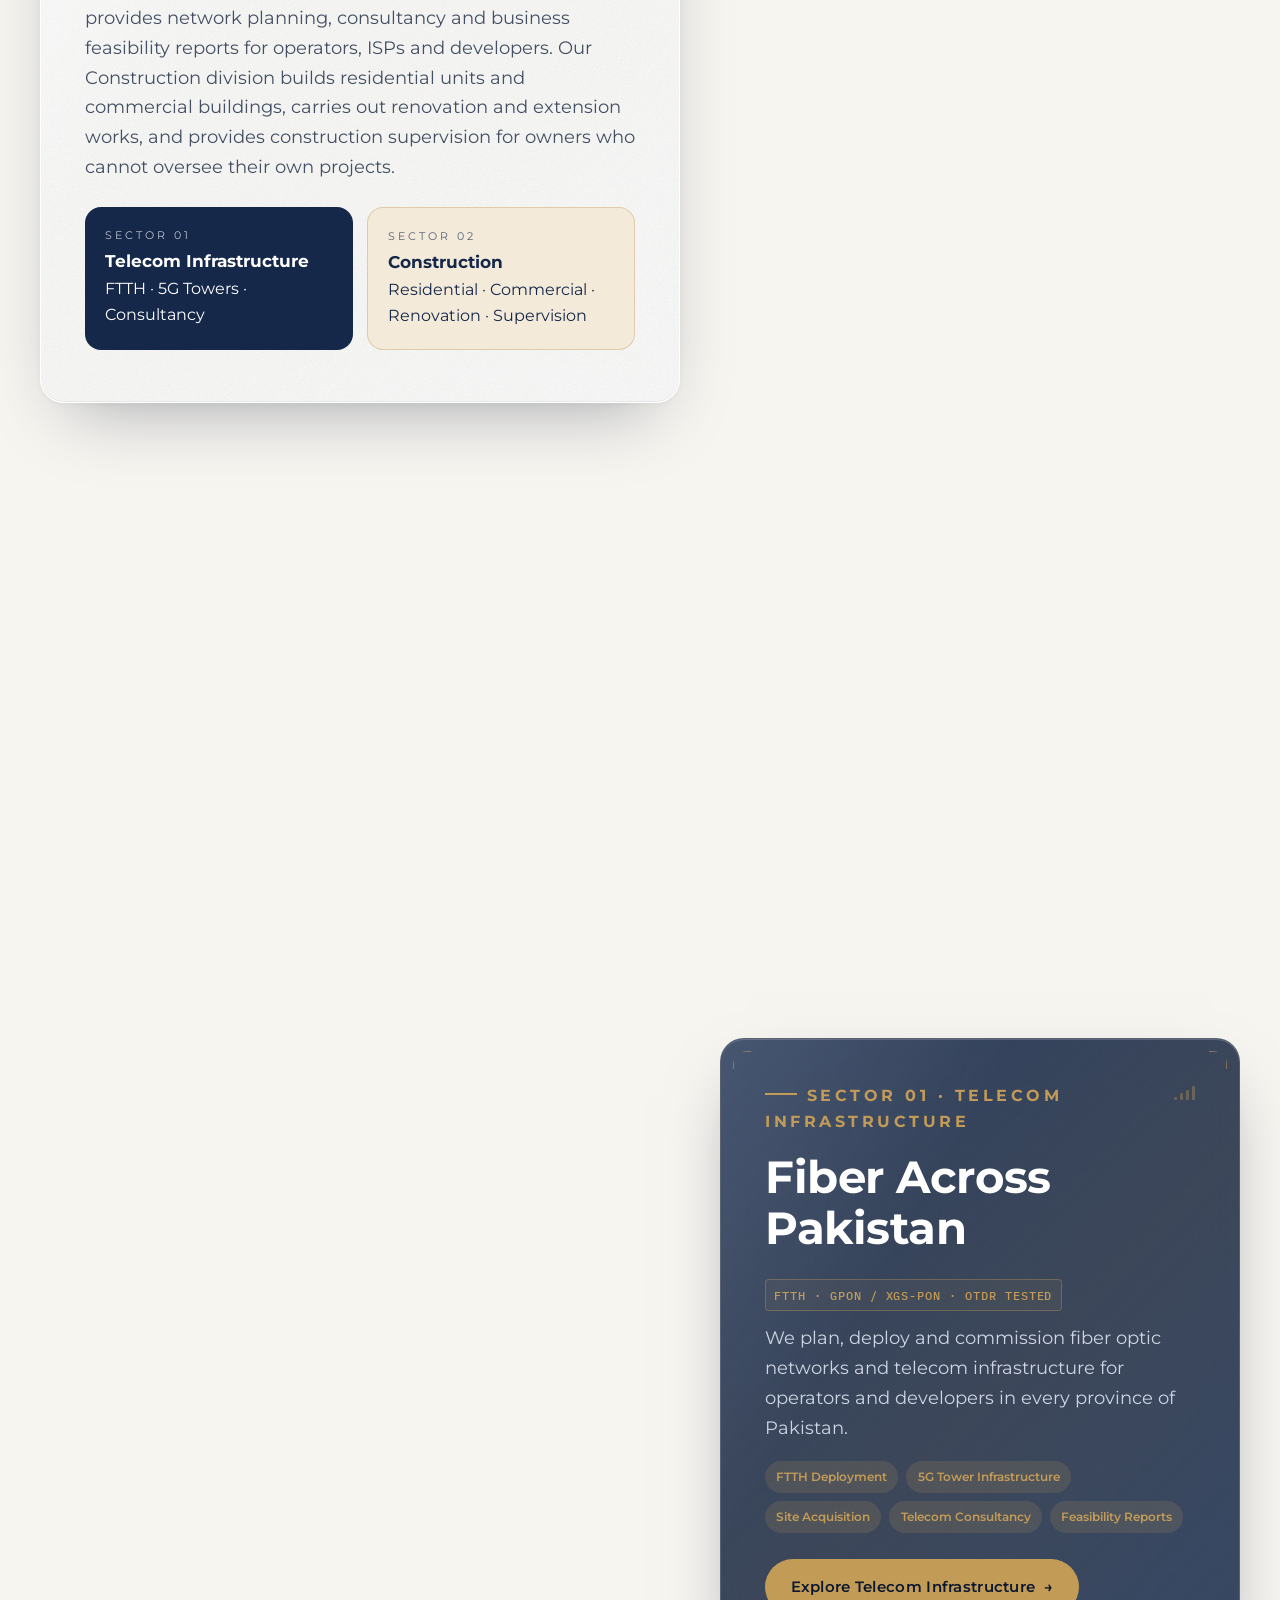
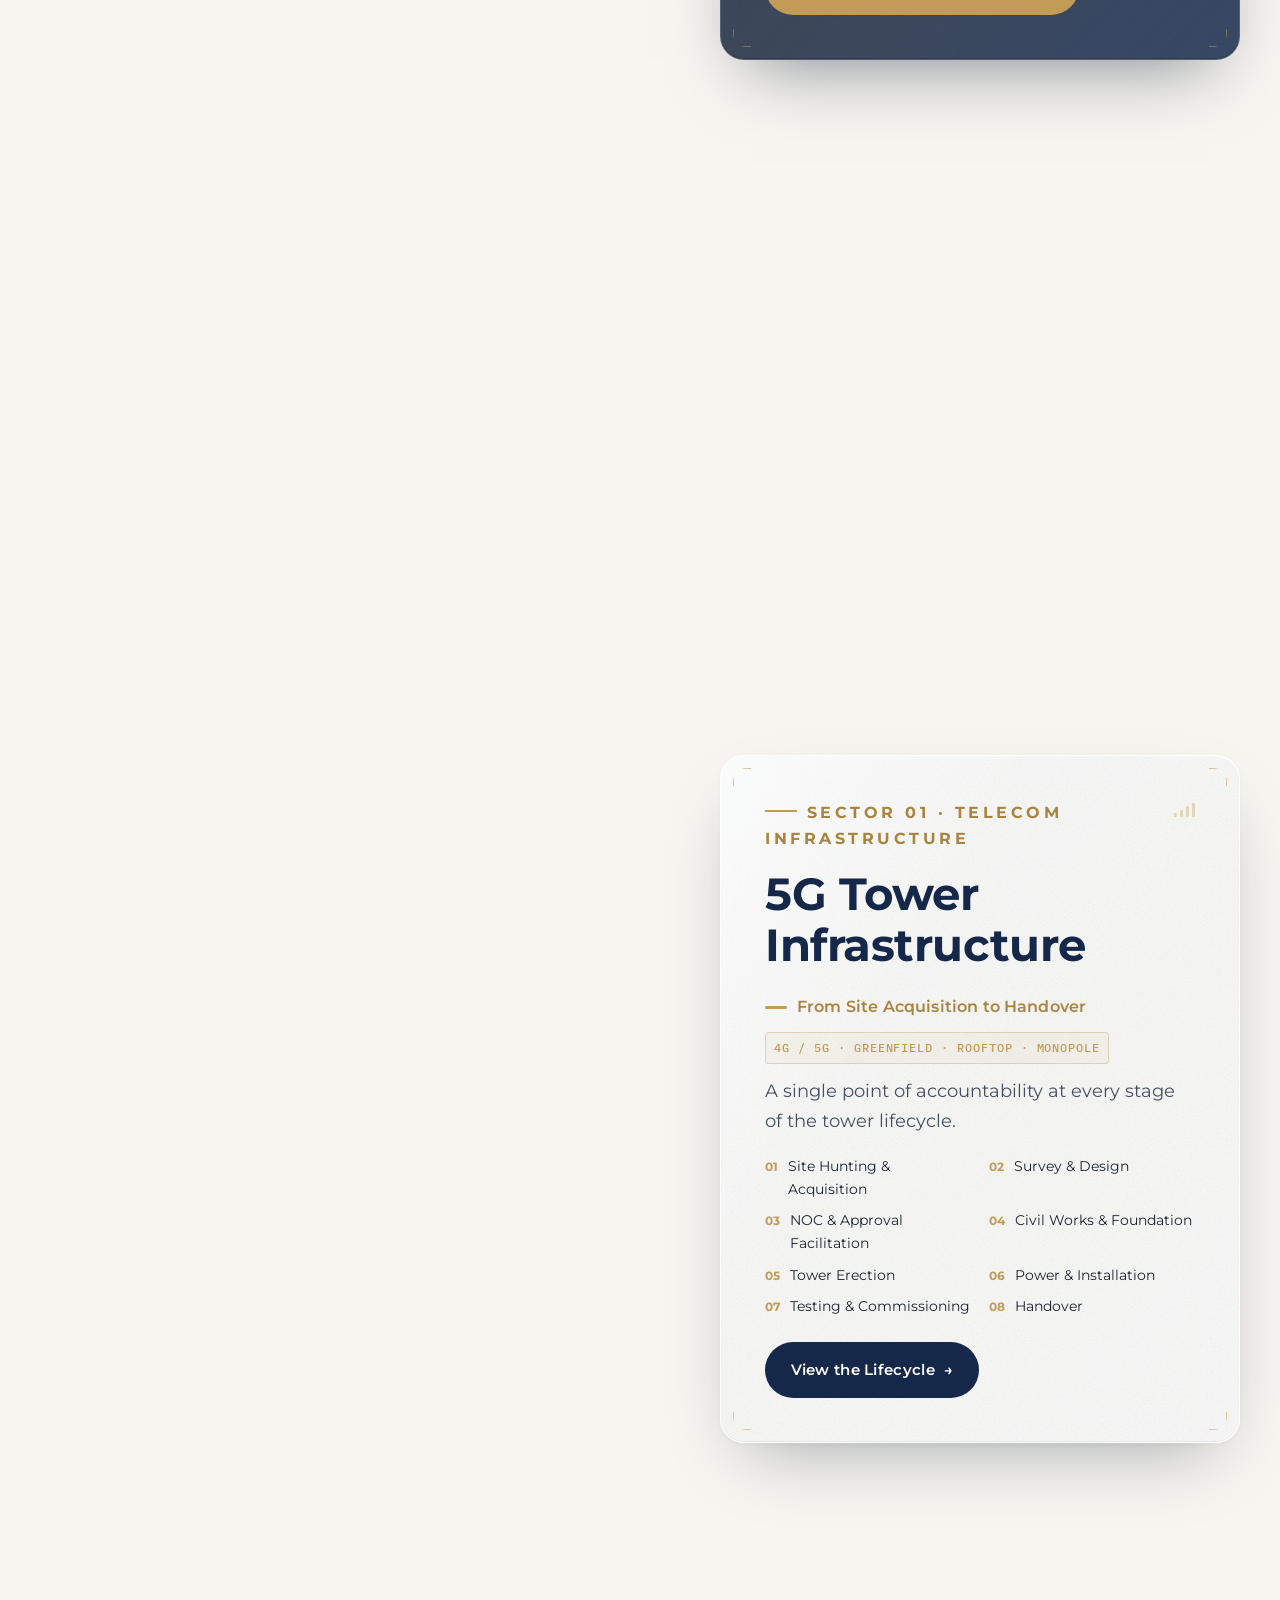
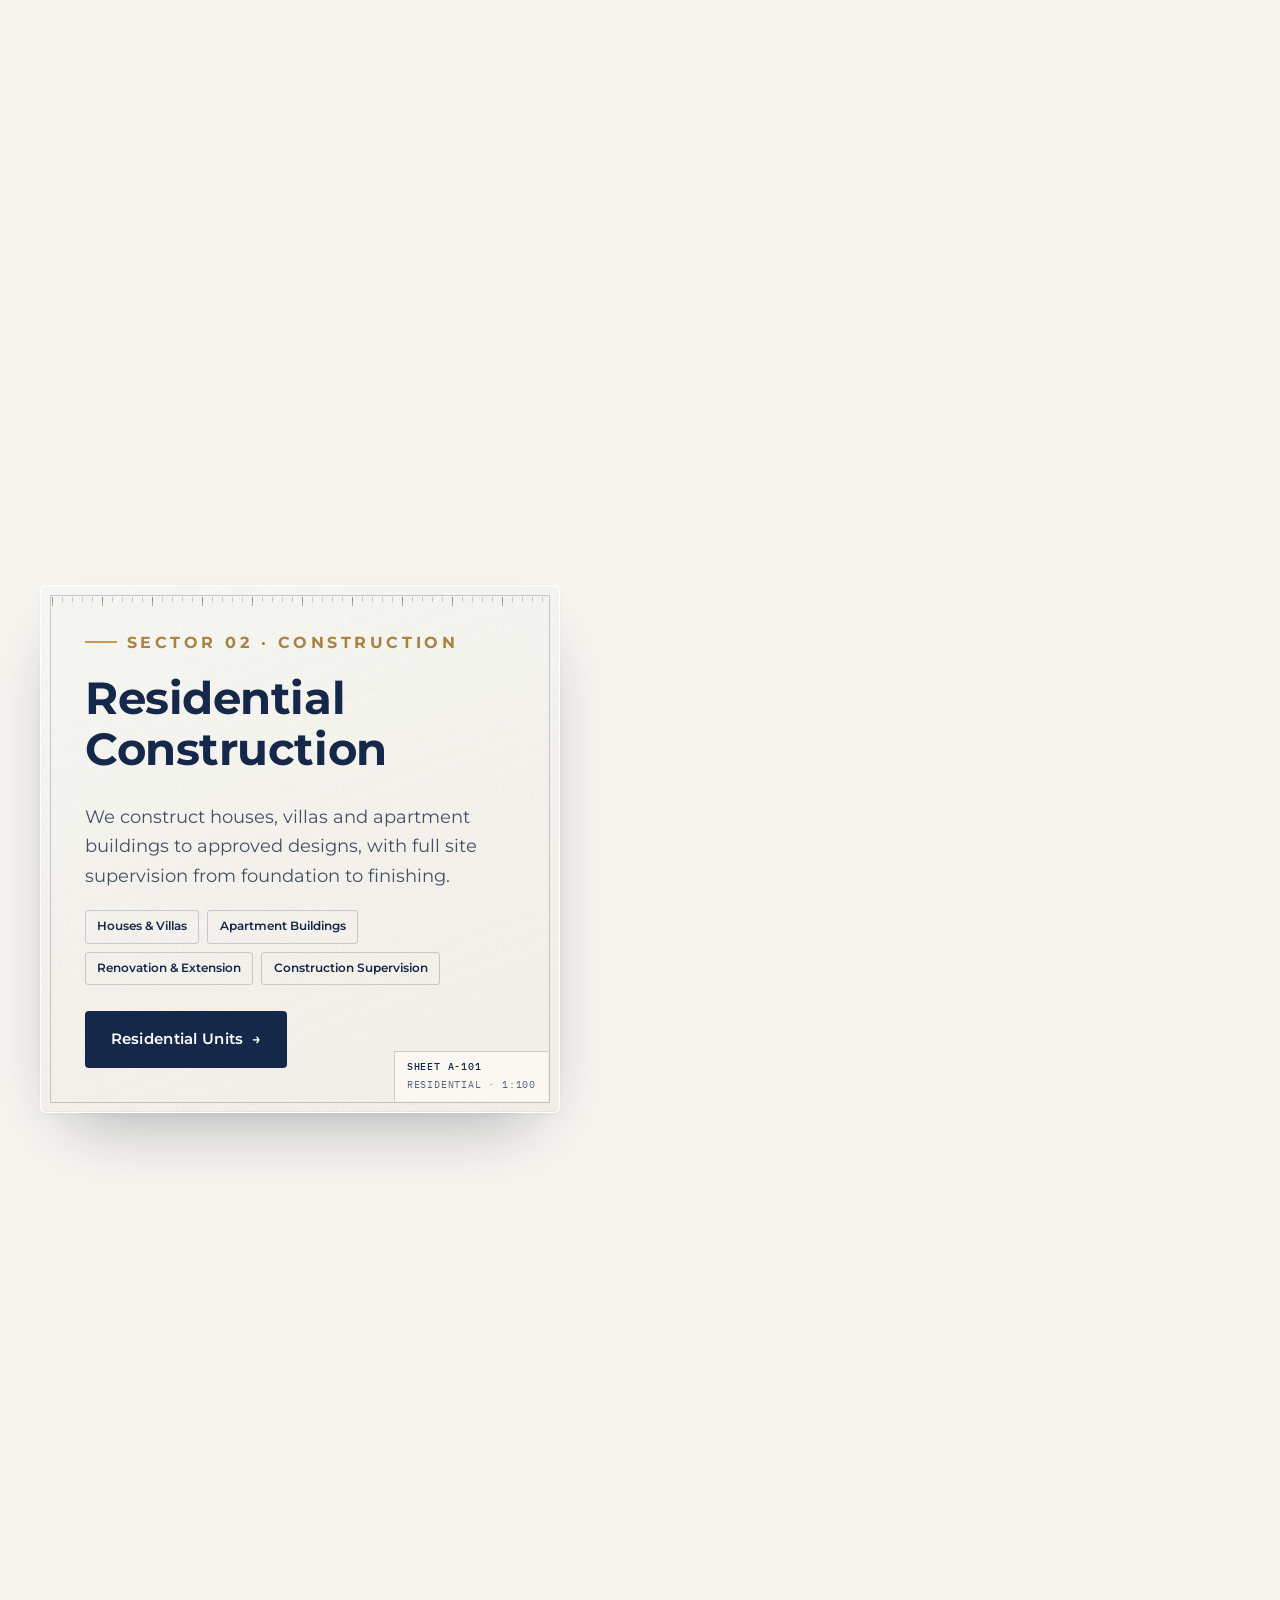
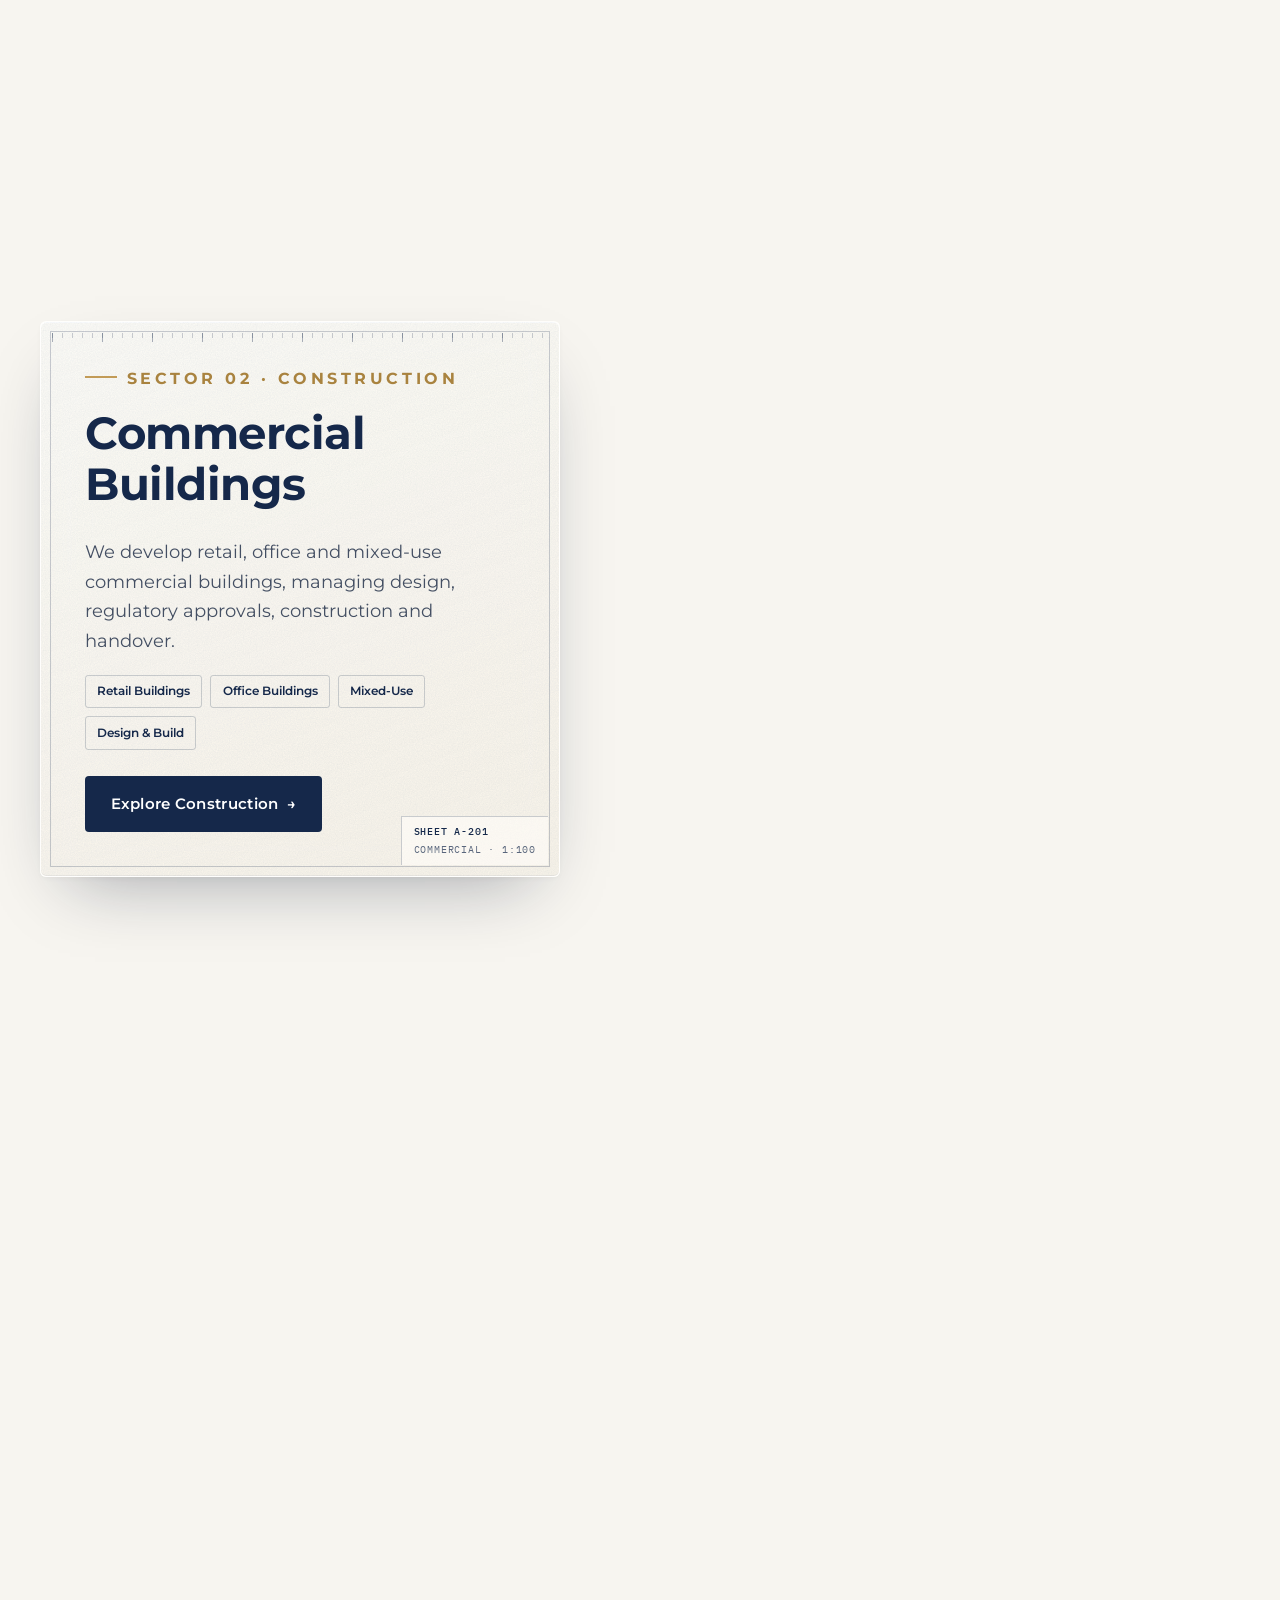
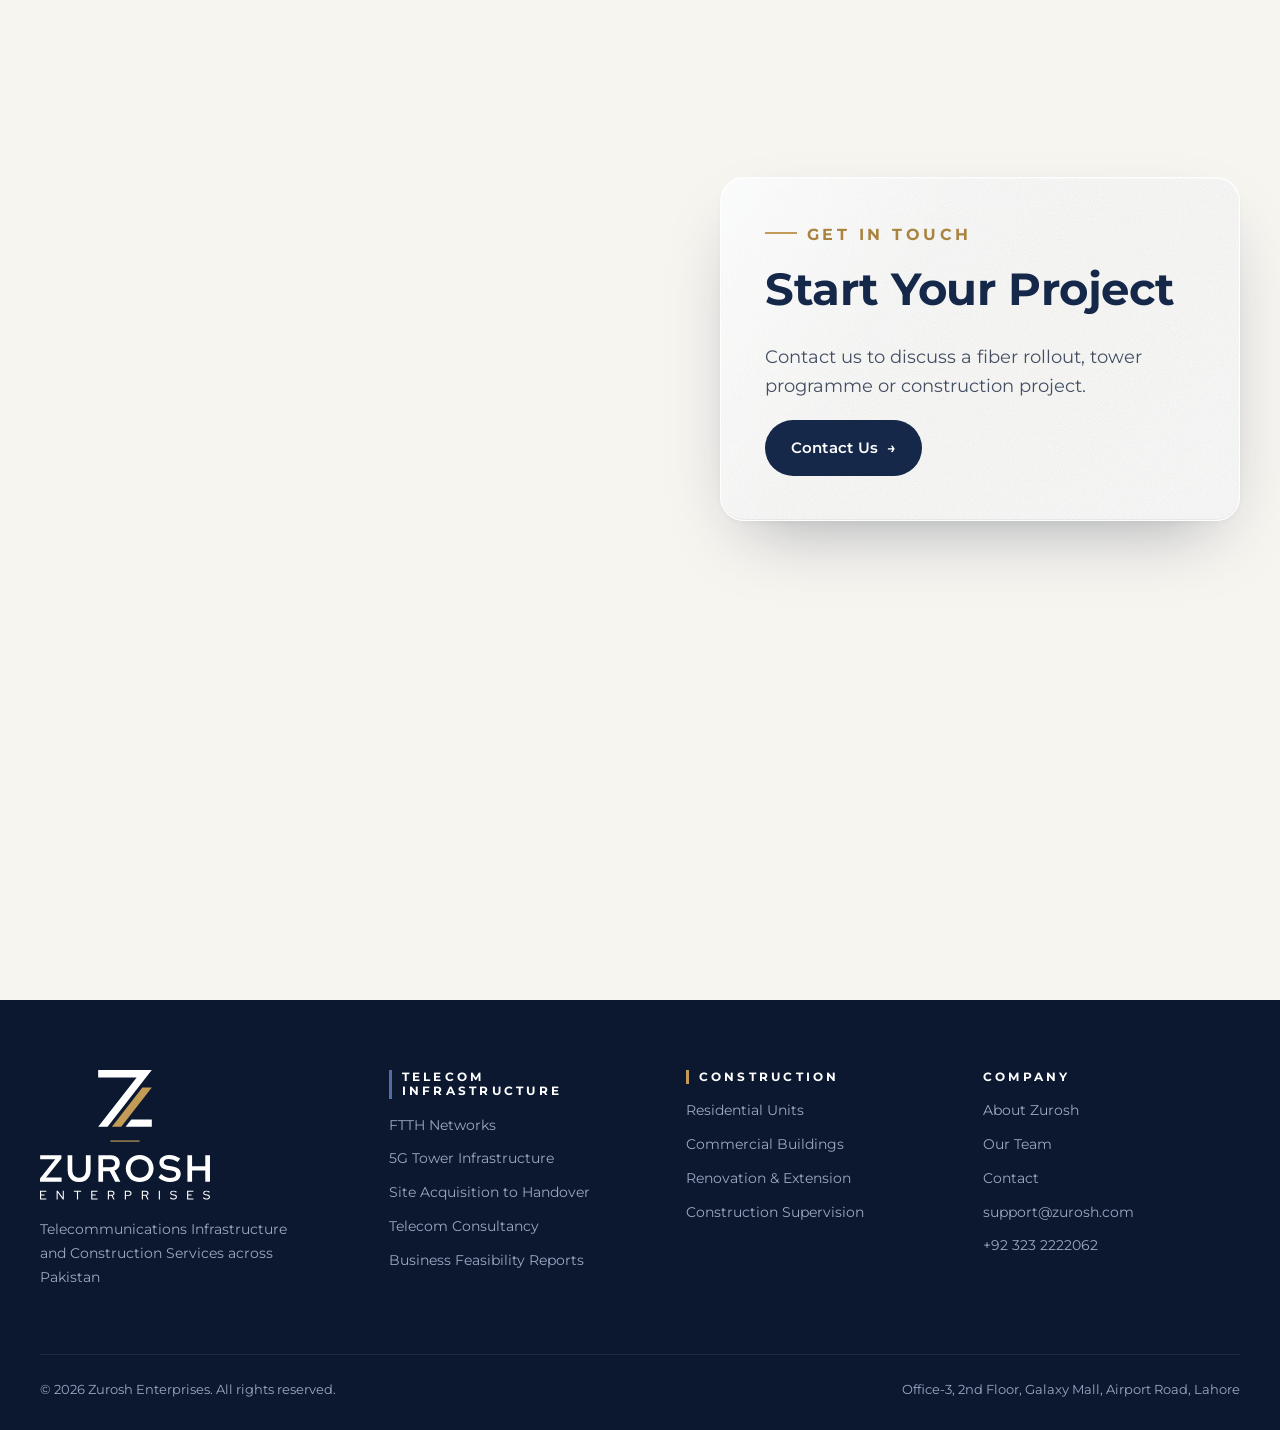
==== commit c4cb8f71: "Two Sectors paragraph: FTTH execution plus design; residential units Co-Authored-By: Claude Opus 5.5" ====
--- a/index.html
+++ b/index.html
@@ -86,7 +86,7 @@
         <span class="eyebrow">Zurosh Enterprises</span>
         <h2>Two Sectors.<br>One Standard.</h2>
         <p class="lead">Zurosh Enterprises operates through two dedicated divisions, each led by its own specialist team and held to common standards of quality, safety and accountability.</p>
-        <p class="lead">Our Telecom Infrastructure division designs and deploys FTTH networks, delivers 5G tower sites from site acquisition to handover, and provides network planning, consultancy and business feasibility reports for operators, ISPs and developers. Our Construction division builds houses, apartment buildings and commercial buildings, carries out renovation and extension works, and provides construction supervision for owners who cannot oversee their own projects.</p>
+        <p class="lead">Our Telecom Infrastructure division executes FTTH network deployment and also provides network design services, delivers 5G tower sites from site acquisition to handover, and provides network planning, consultancy and business feasibility reports for operators, ISPs and developers. Our Construction division builds residential units and commercial buildings, carries out renovation and extension works, and provides construction supervision for owners who cannot oversee their own projects.</p>
         <div class="split-sectors">
           <a class="t" href="telecom.html"><small>Sector 01</small><strong>Telecom Infrastructure</strong>FTTH · 5G Towers · Consultancy</a>
           <a class="c" href="construction.html"><small>Sector 02</small><strong>Construction</strong>Residential · Commercial · Renovation · Supervision</a>
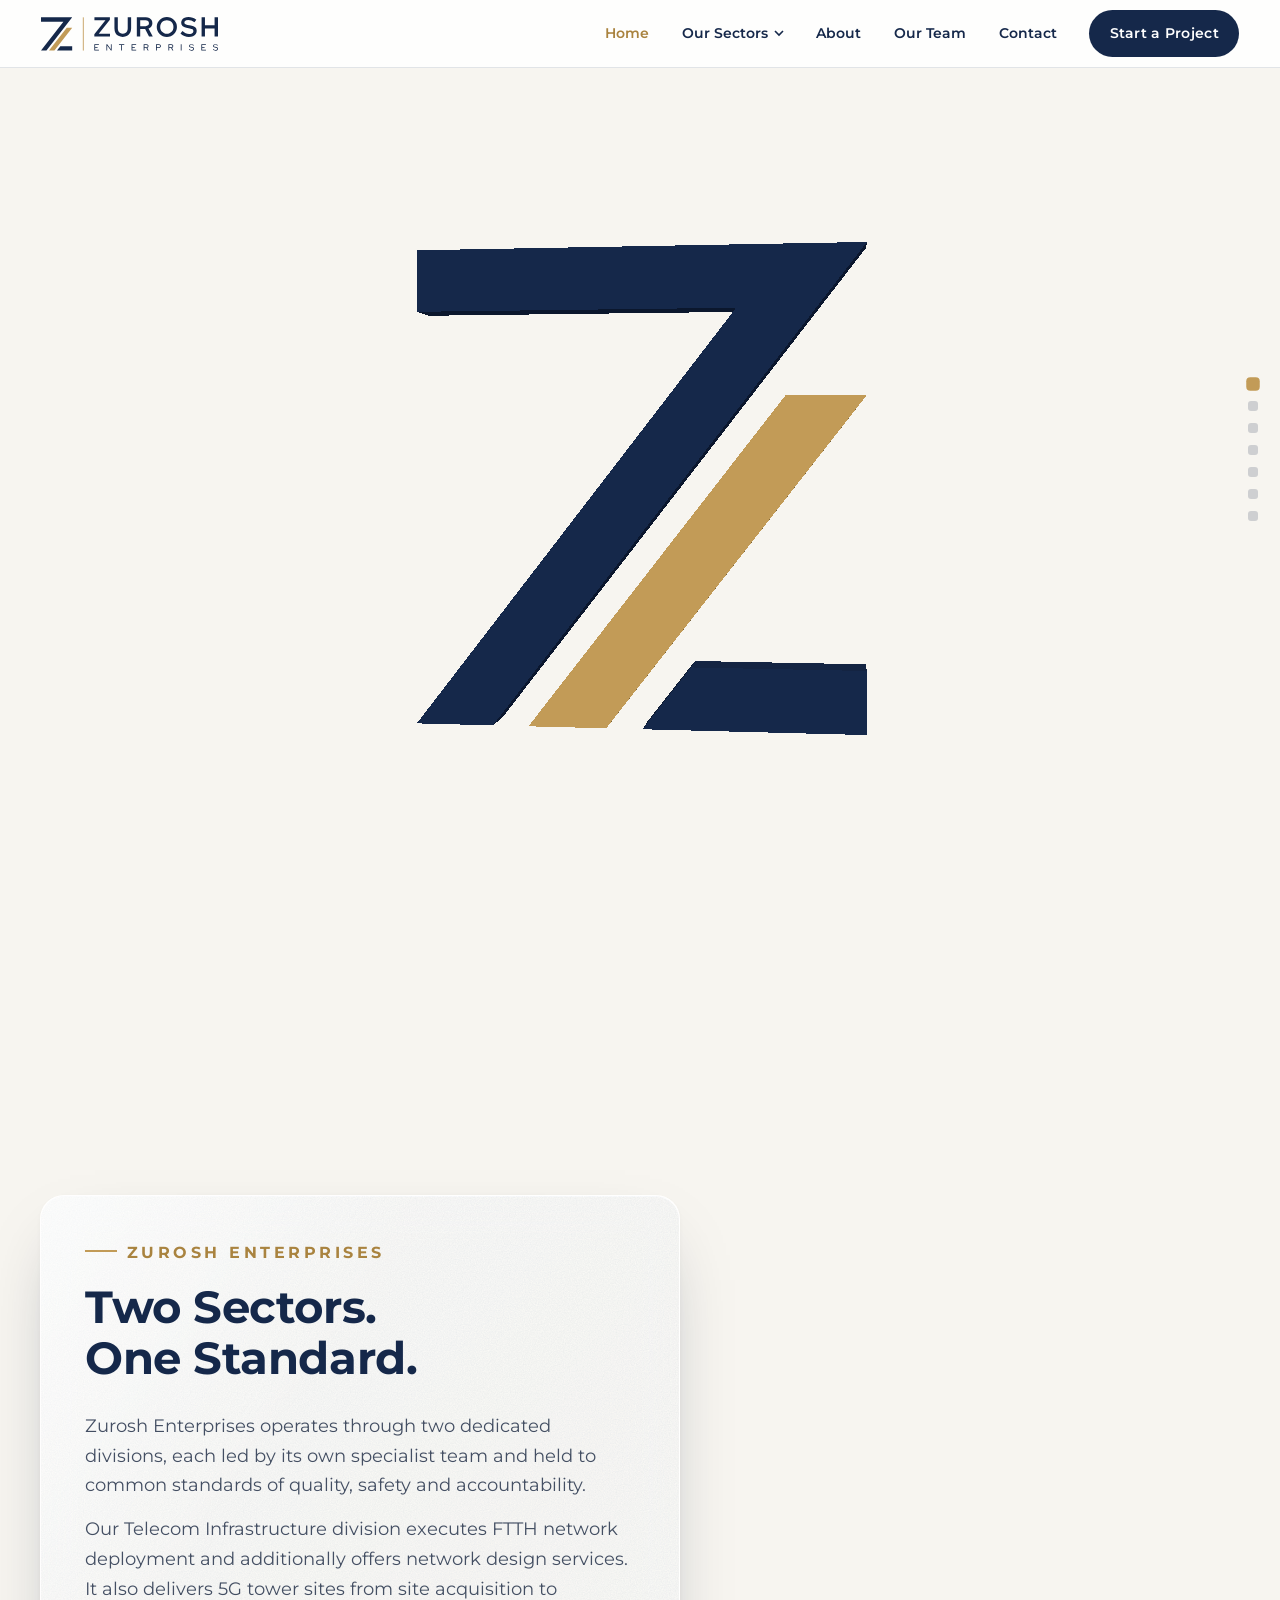
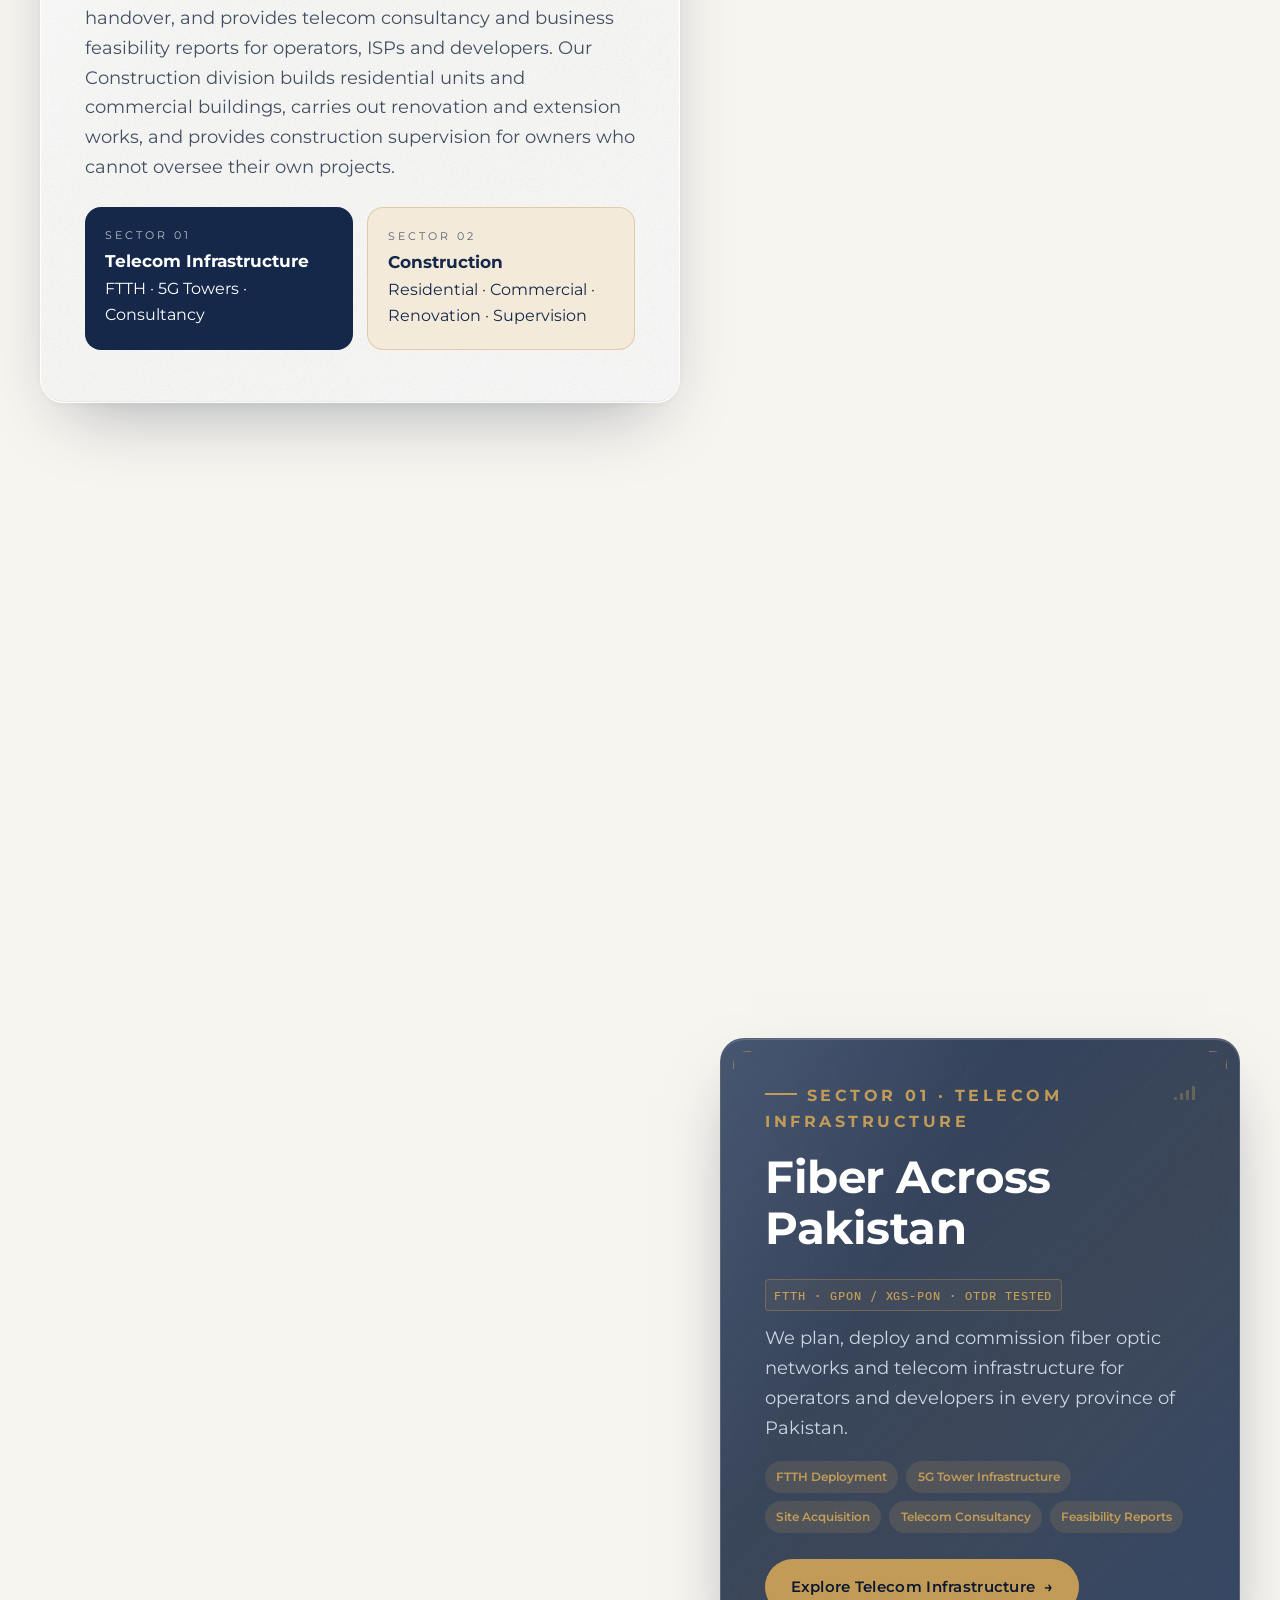
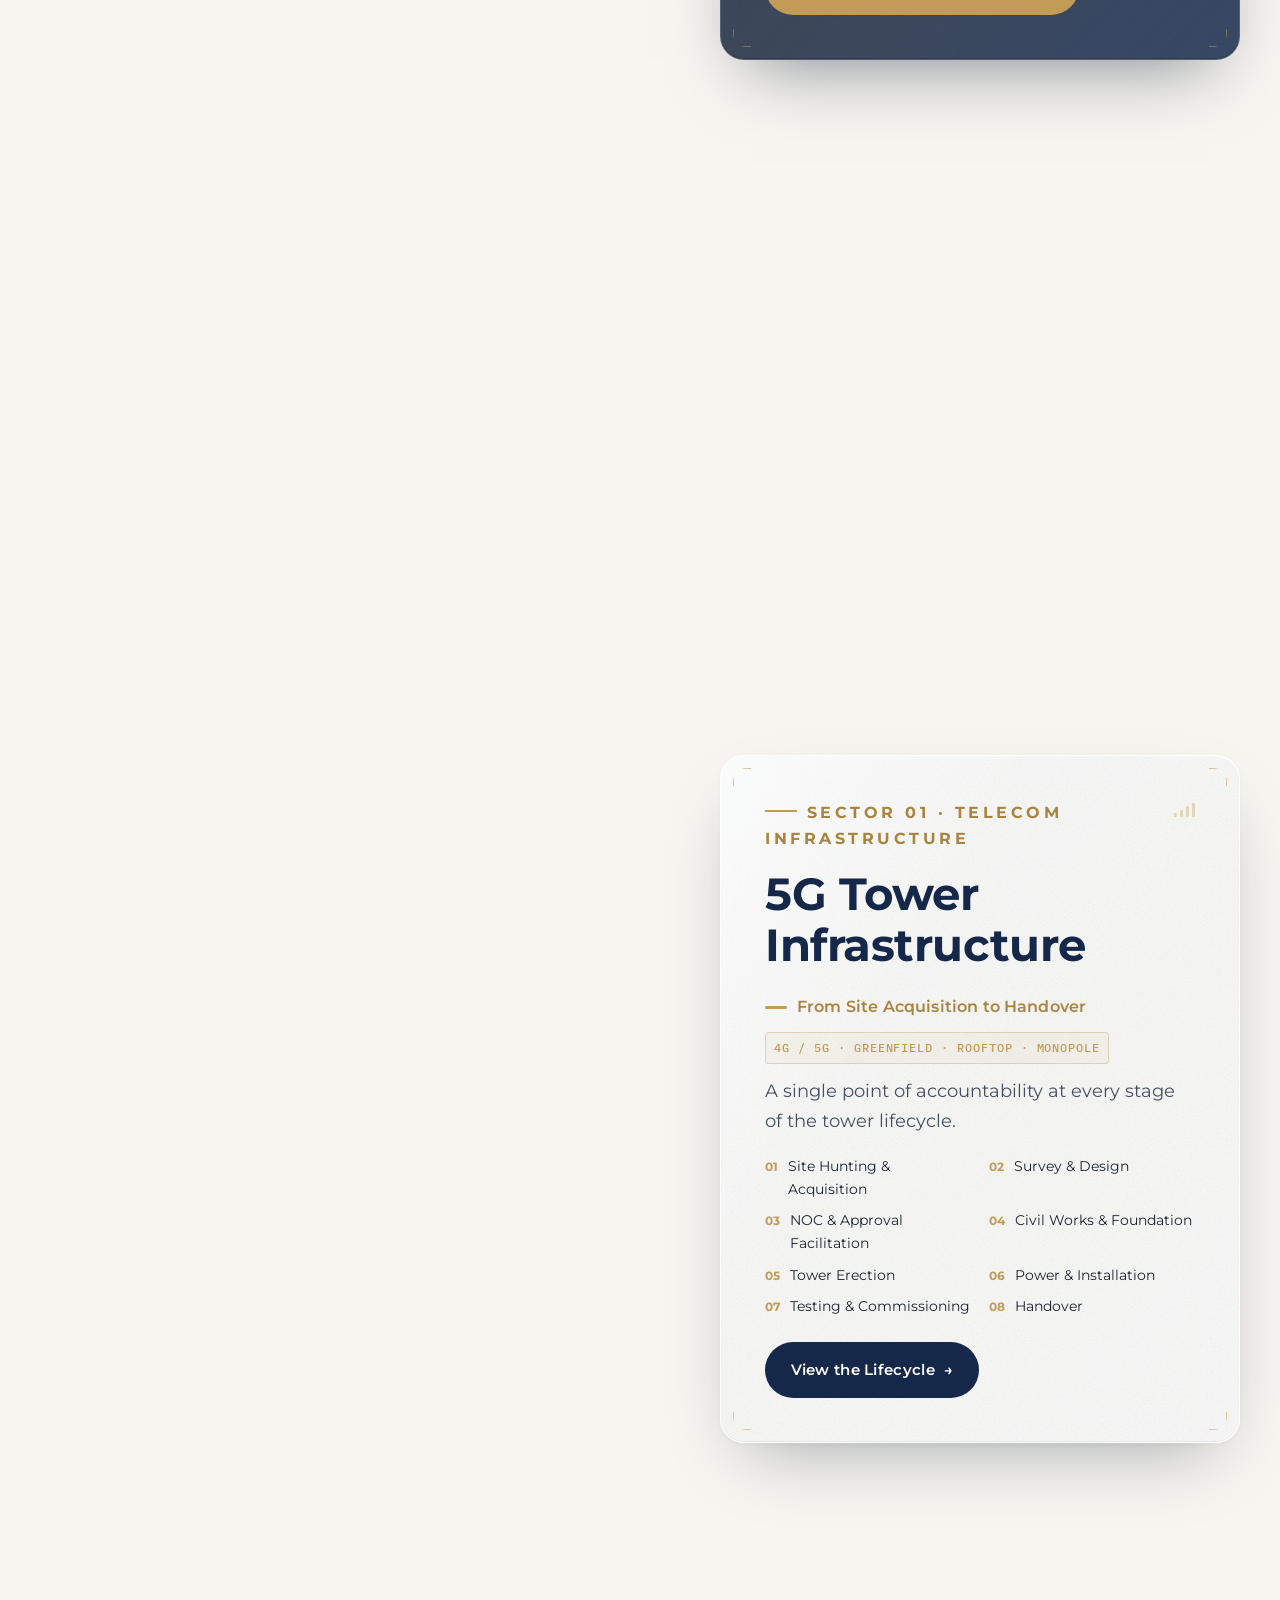
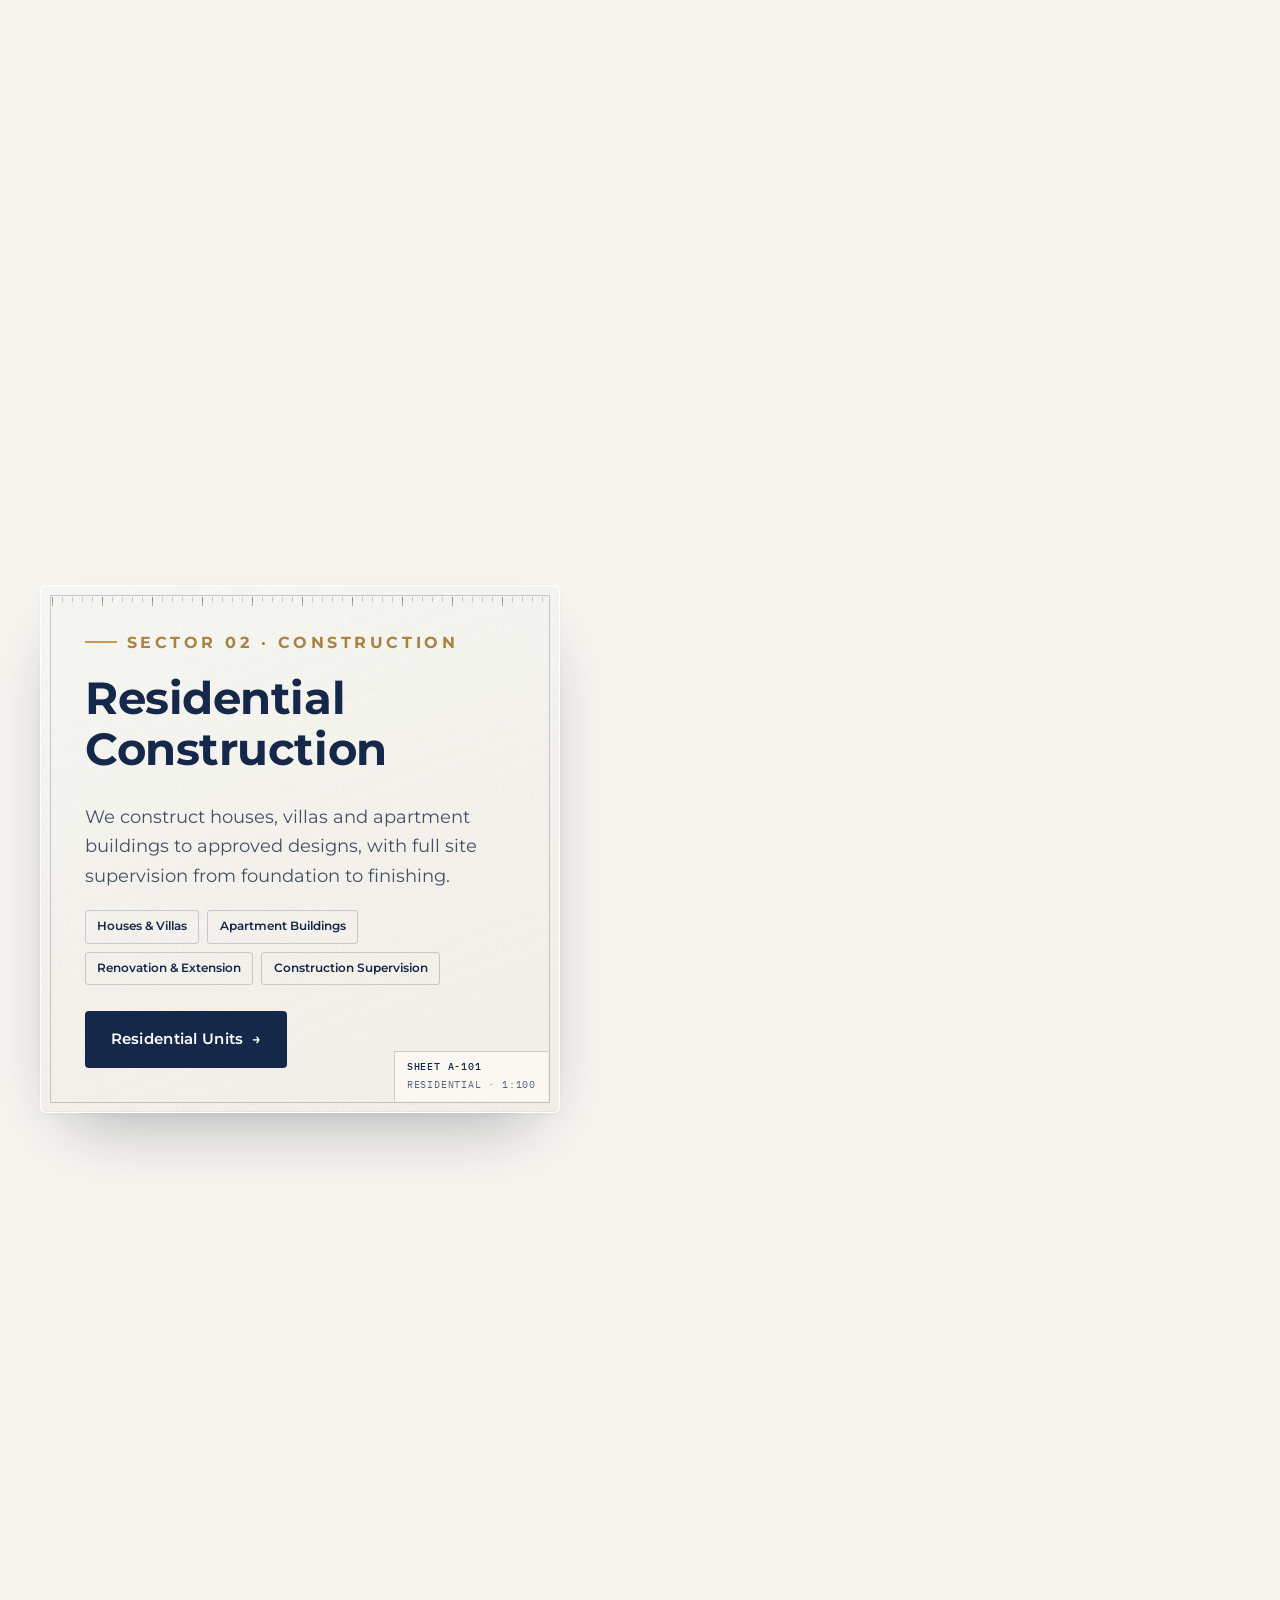
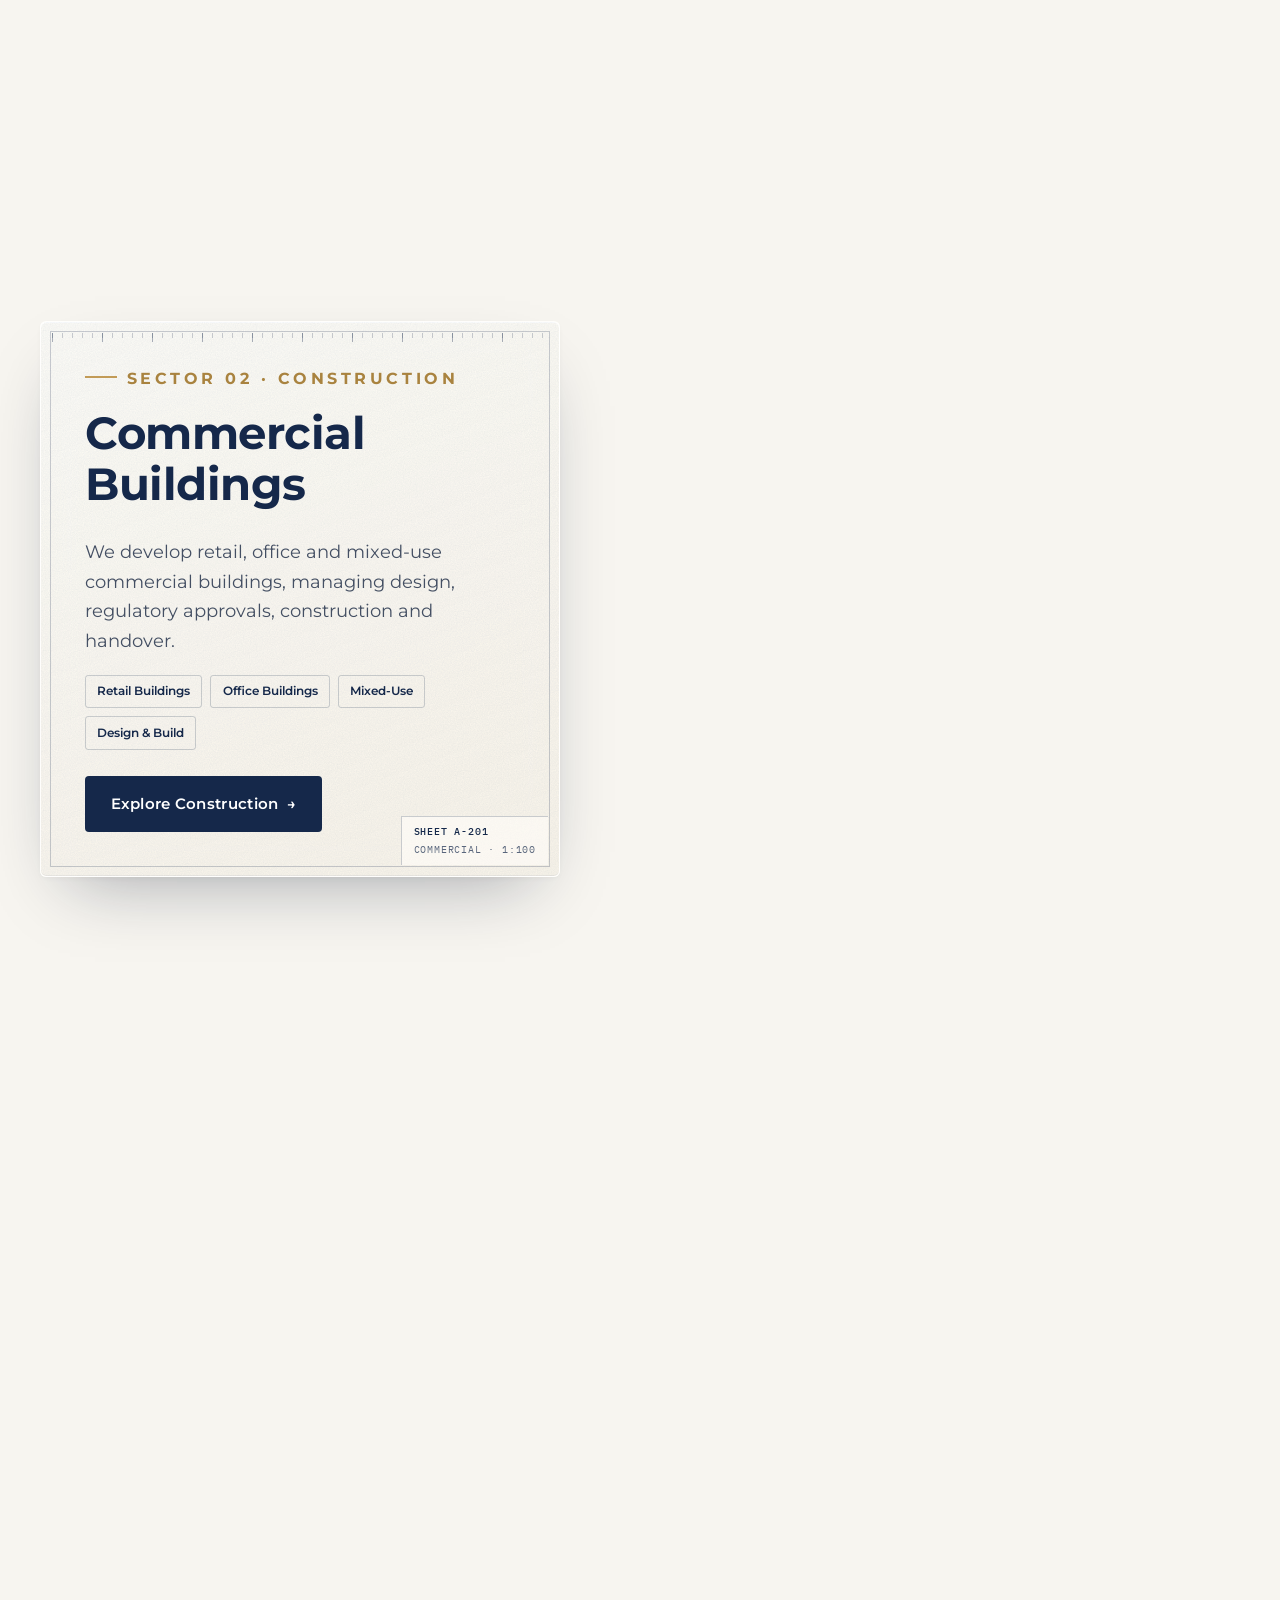
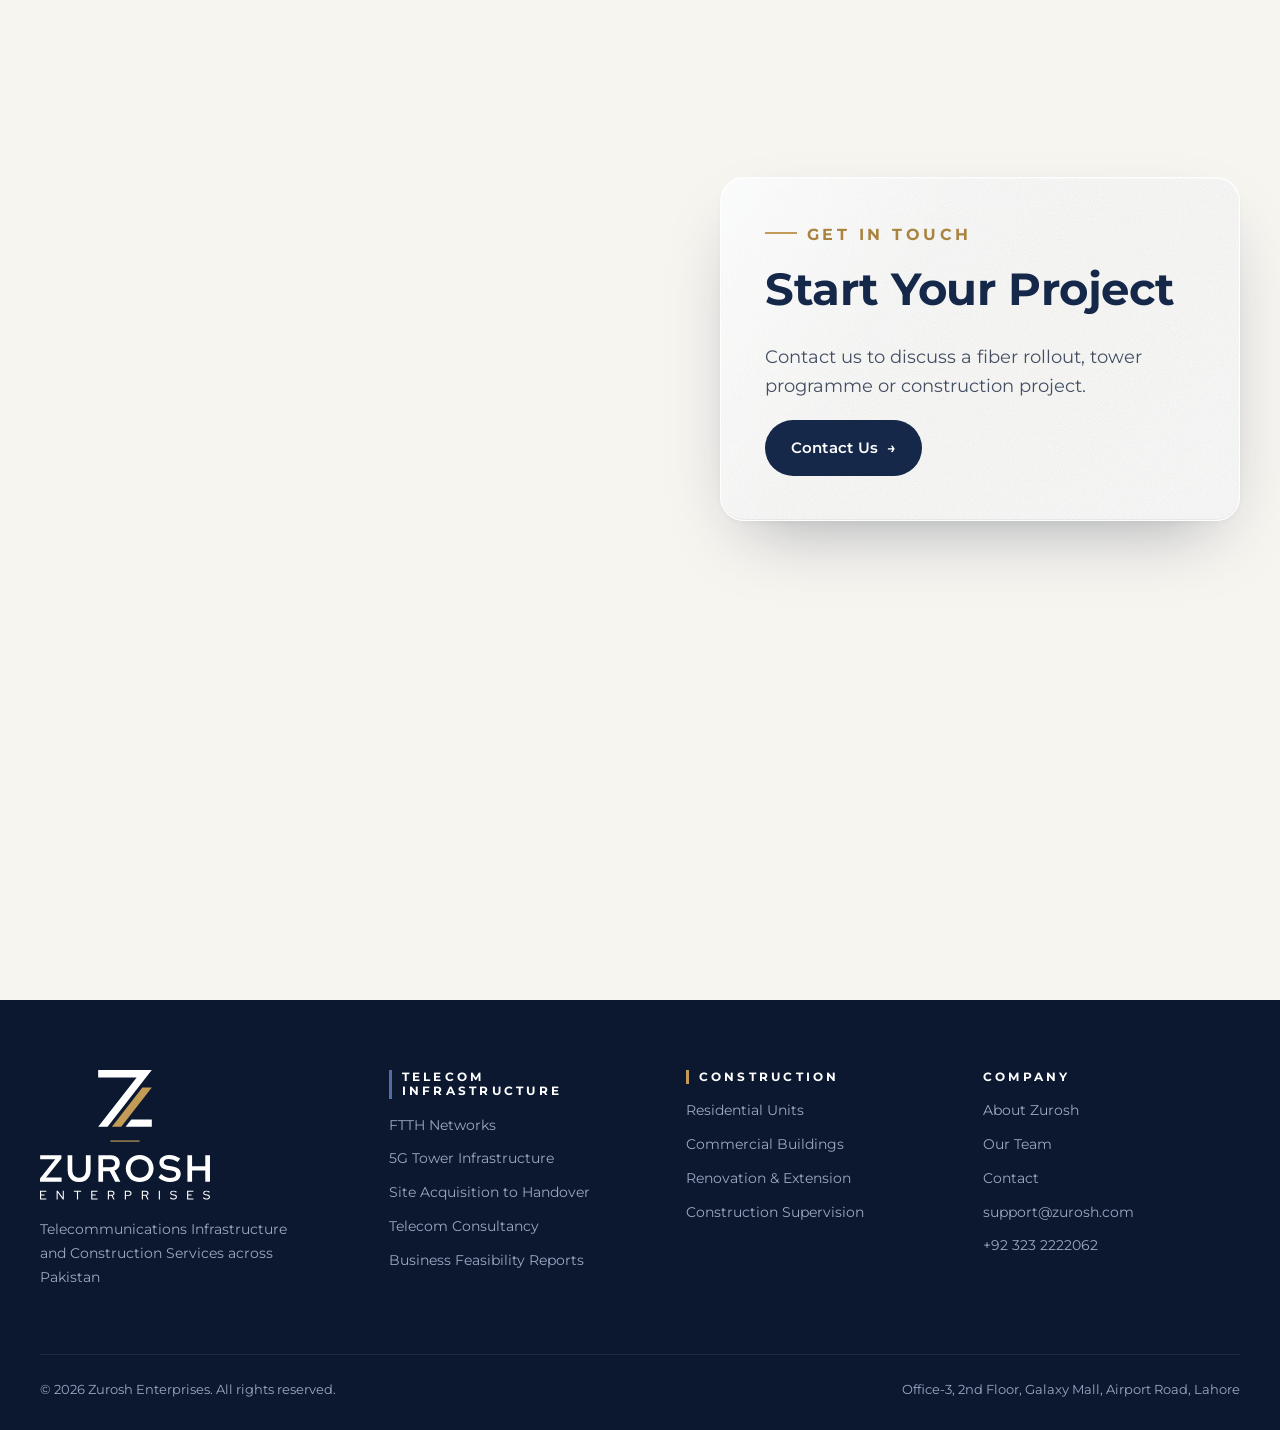
==== commit b16e4b53: "Two Sectors paragraph: tidy telecom sentence Co-Authored-By: Claude Opus 5.5 <noreply@anthropic.com>" ====
--- a/index.html
+++ b/index.html
@@ -86,7 +86,7 @@
         <span class="eyebrow">Zurosh Enterprises</span>
         <h2>Two Sectors.<br>One Standard.</h2>
         <p class="lead">Zurosh Enterprises operates through two dedicated divisions, each led by its own specialist team and held to common standards of quality, safety and accountability.</p>
-        <p class="lead">Our Telecom Infrastructure division executes FTTH network deployment and also provides network design services, delivers 5G tower sites from site acquisition to handover, and provides network planning, consultancy and business feasibility reports for operators, ISPs and developers. Our Construction division builds residential units and commercial buildings, carries out renovation and extension works, and provides construction supervision for owners who cannot oversee their own projects.</p>
+        <p class="lead">Our Telecom Infrastructure division executes FTTH network deployment and additionally offers network design services. It also delivers 5G tower sites from site acquisition to handover, and provides telecom consultancy and business feasibility reports for operators, ISPs and developers. Our Construction division builds residential units and commercial buildings, carries out renovation and extension works, and provides construction supervision for owners who cannot oversee their own projects.</p>
         <div class="split-sectors">
           <a class="t" href="telecom.html"><small>Sector 01</small><strong>Telecom Infrastructure</strong>FTTH · 5G Towers · Consultancy</a>
           <a class="c" href="construction.html"><small>Sector 02</small><strong>Construction</strong>Residential · Commercial · Renovation · Supervision</a>
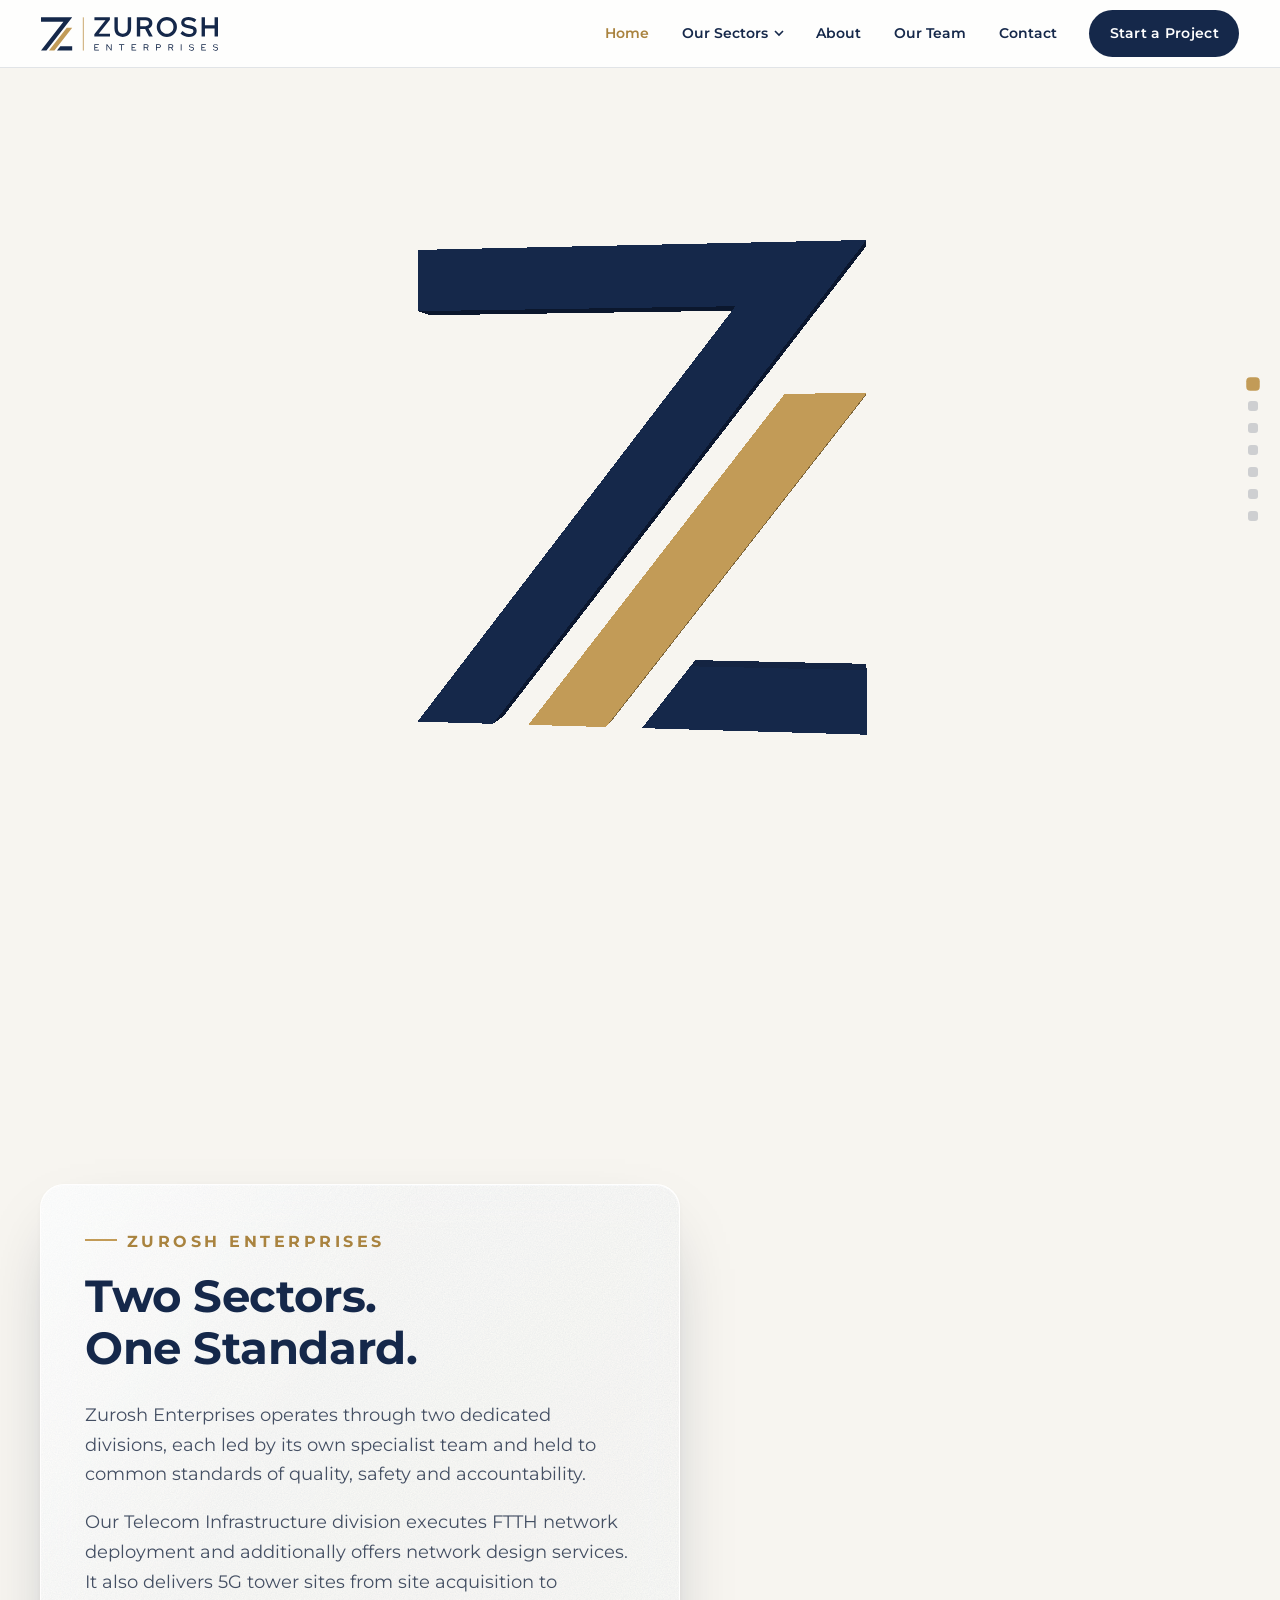
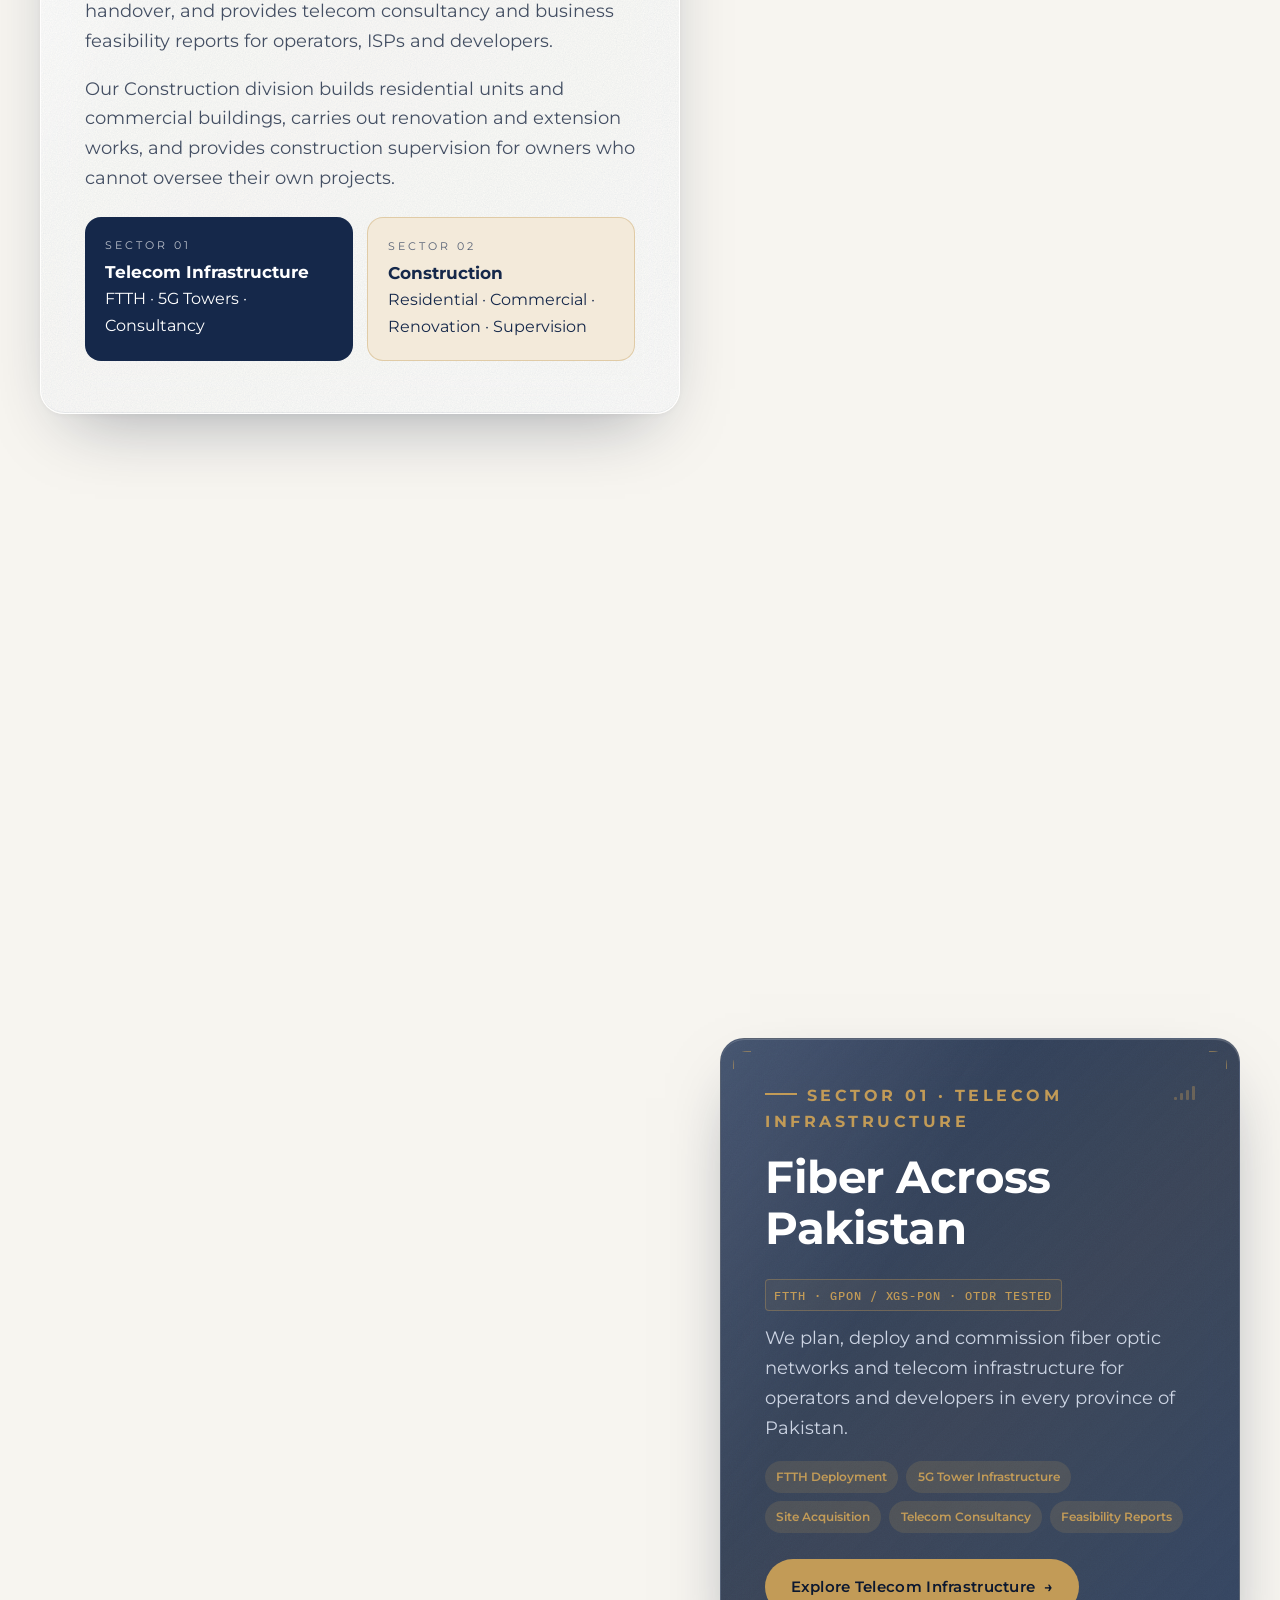
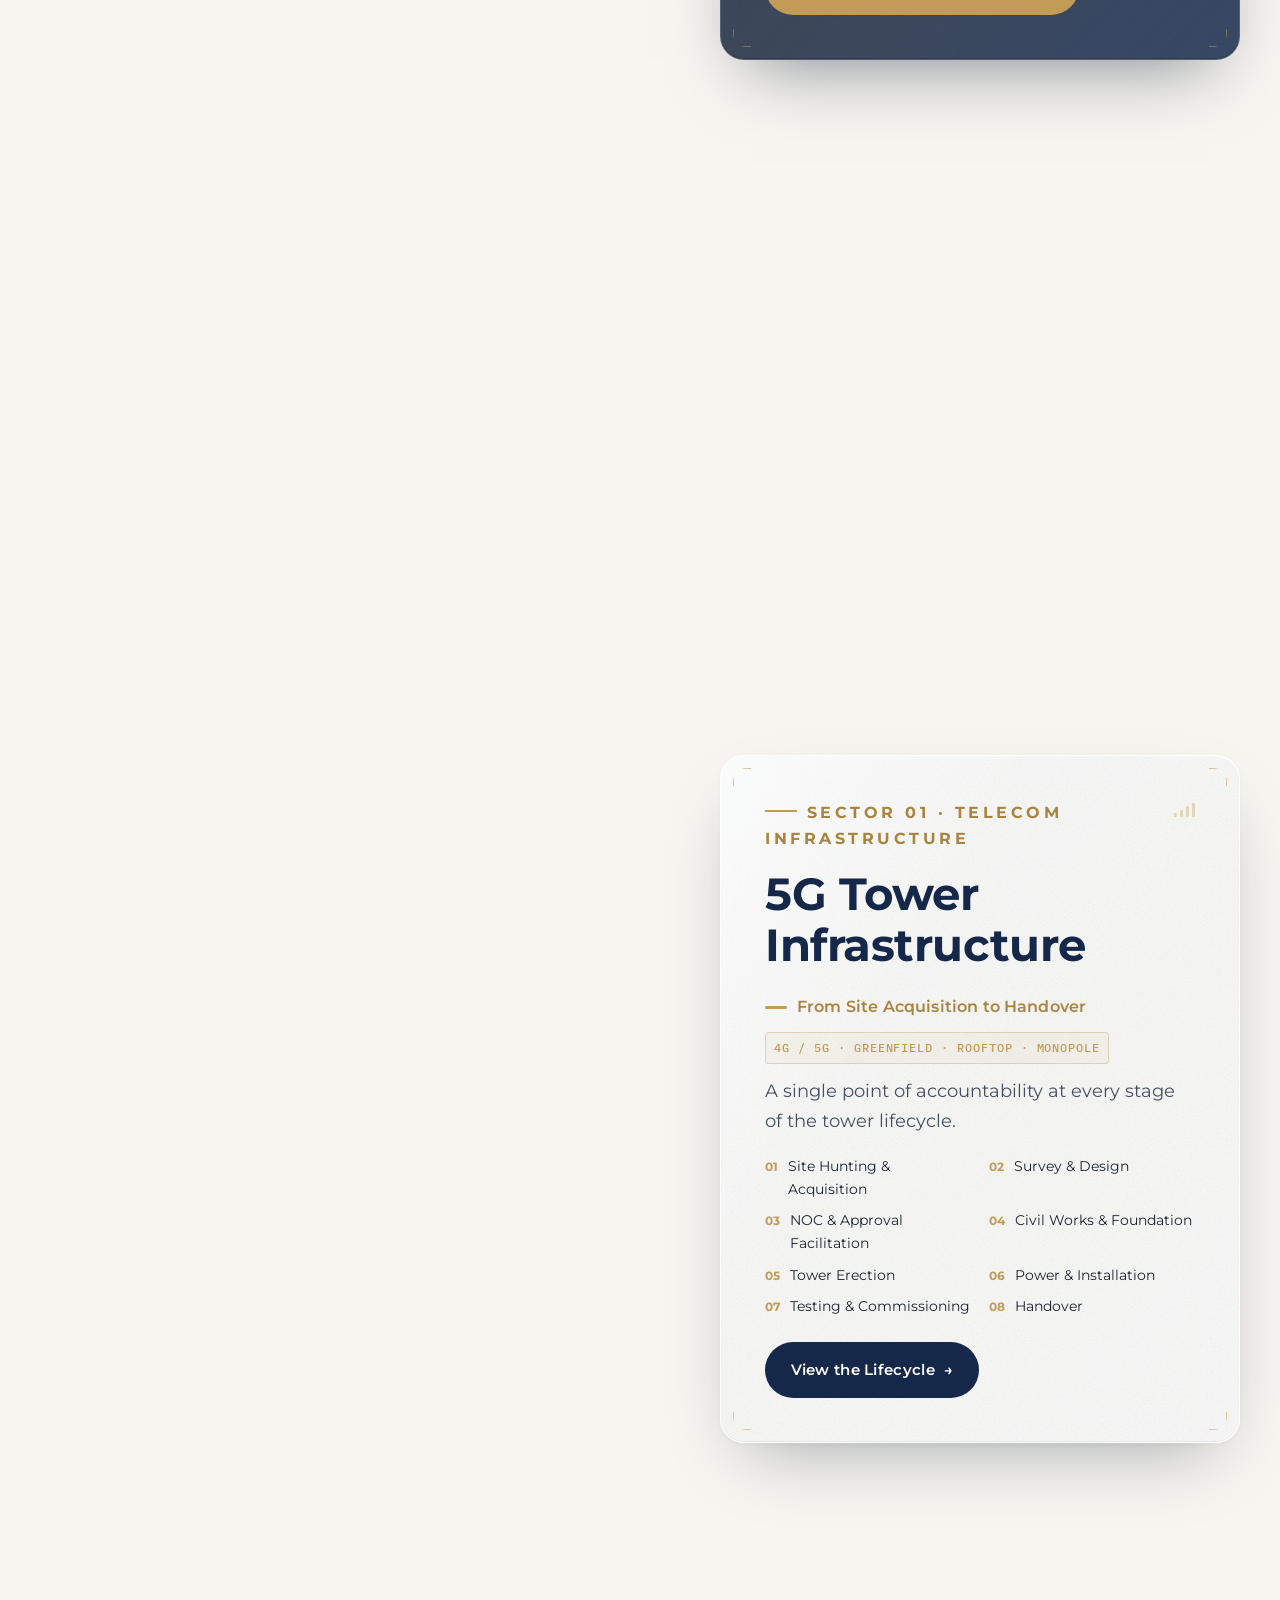
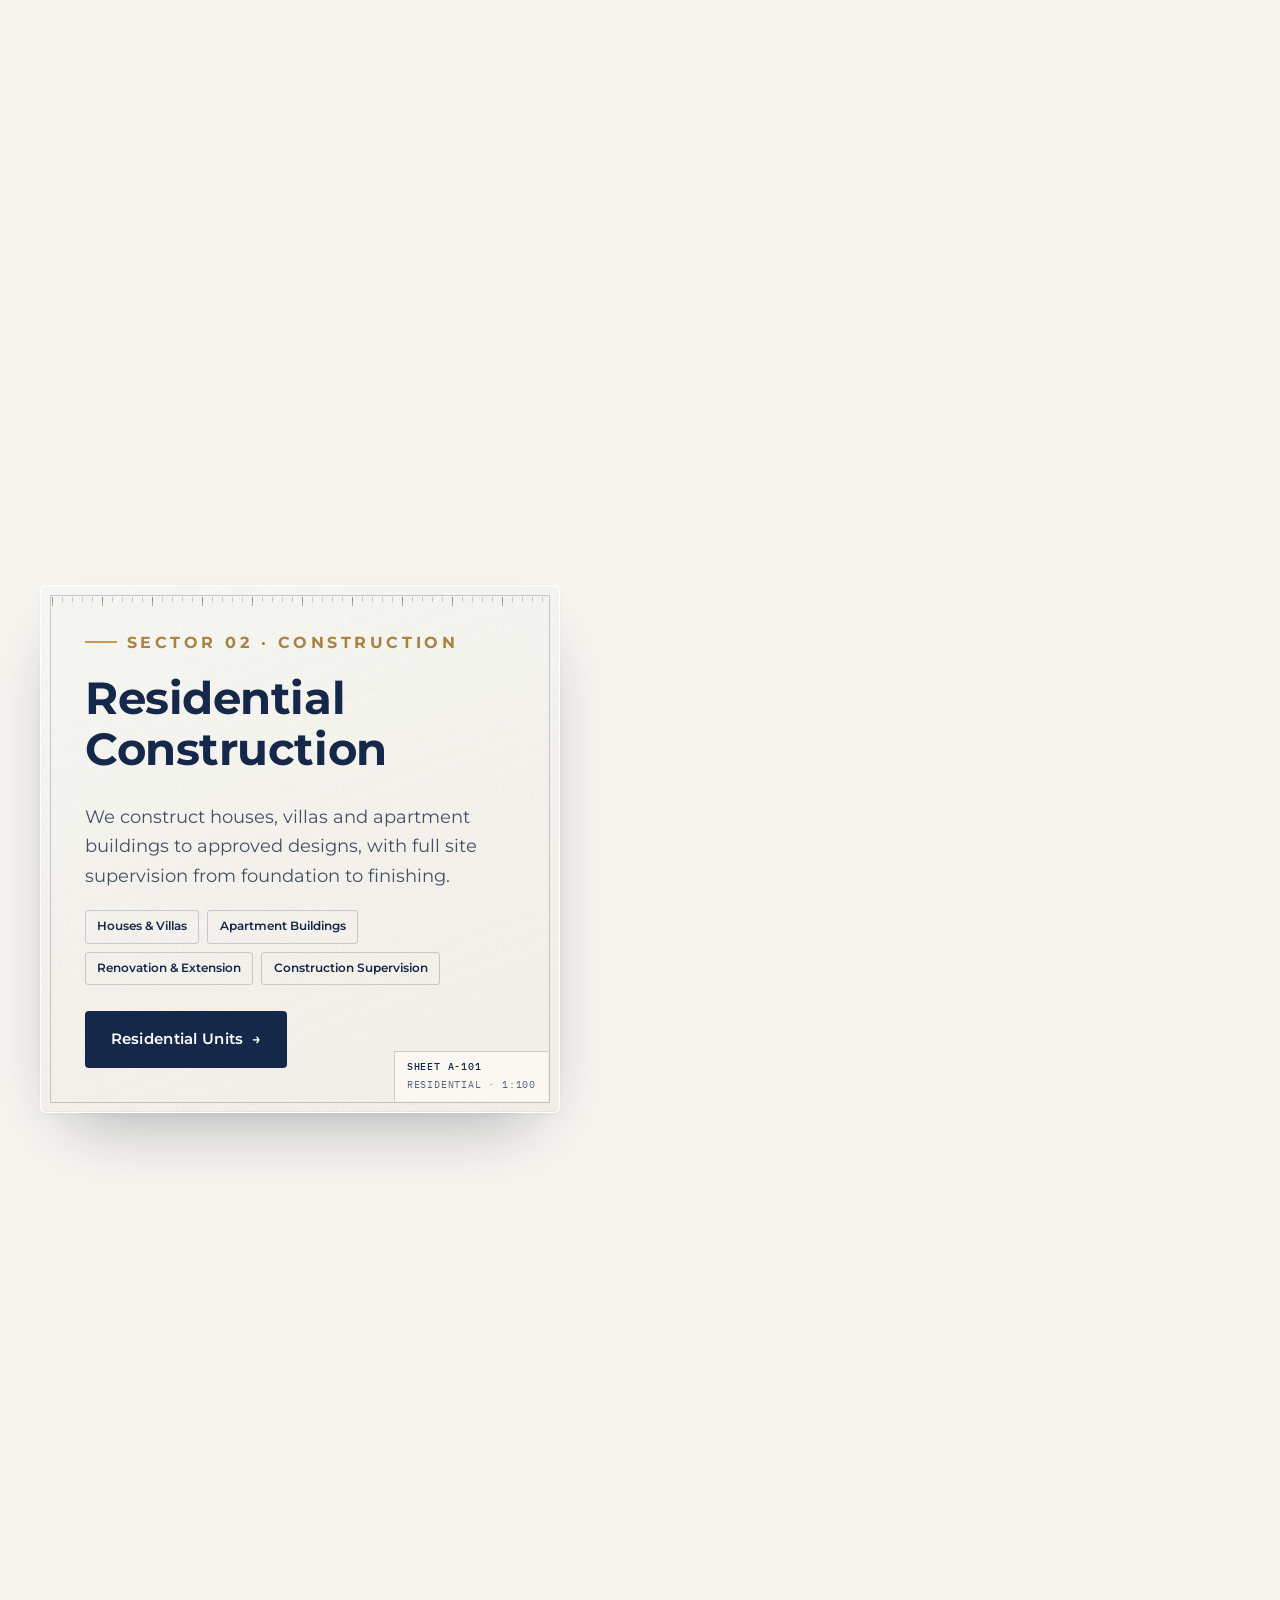
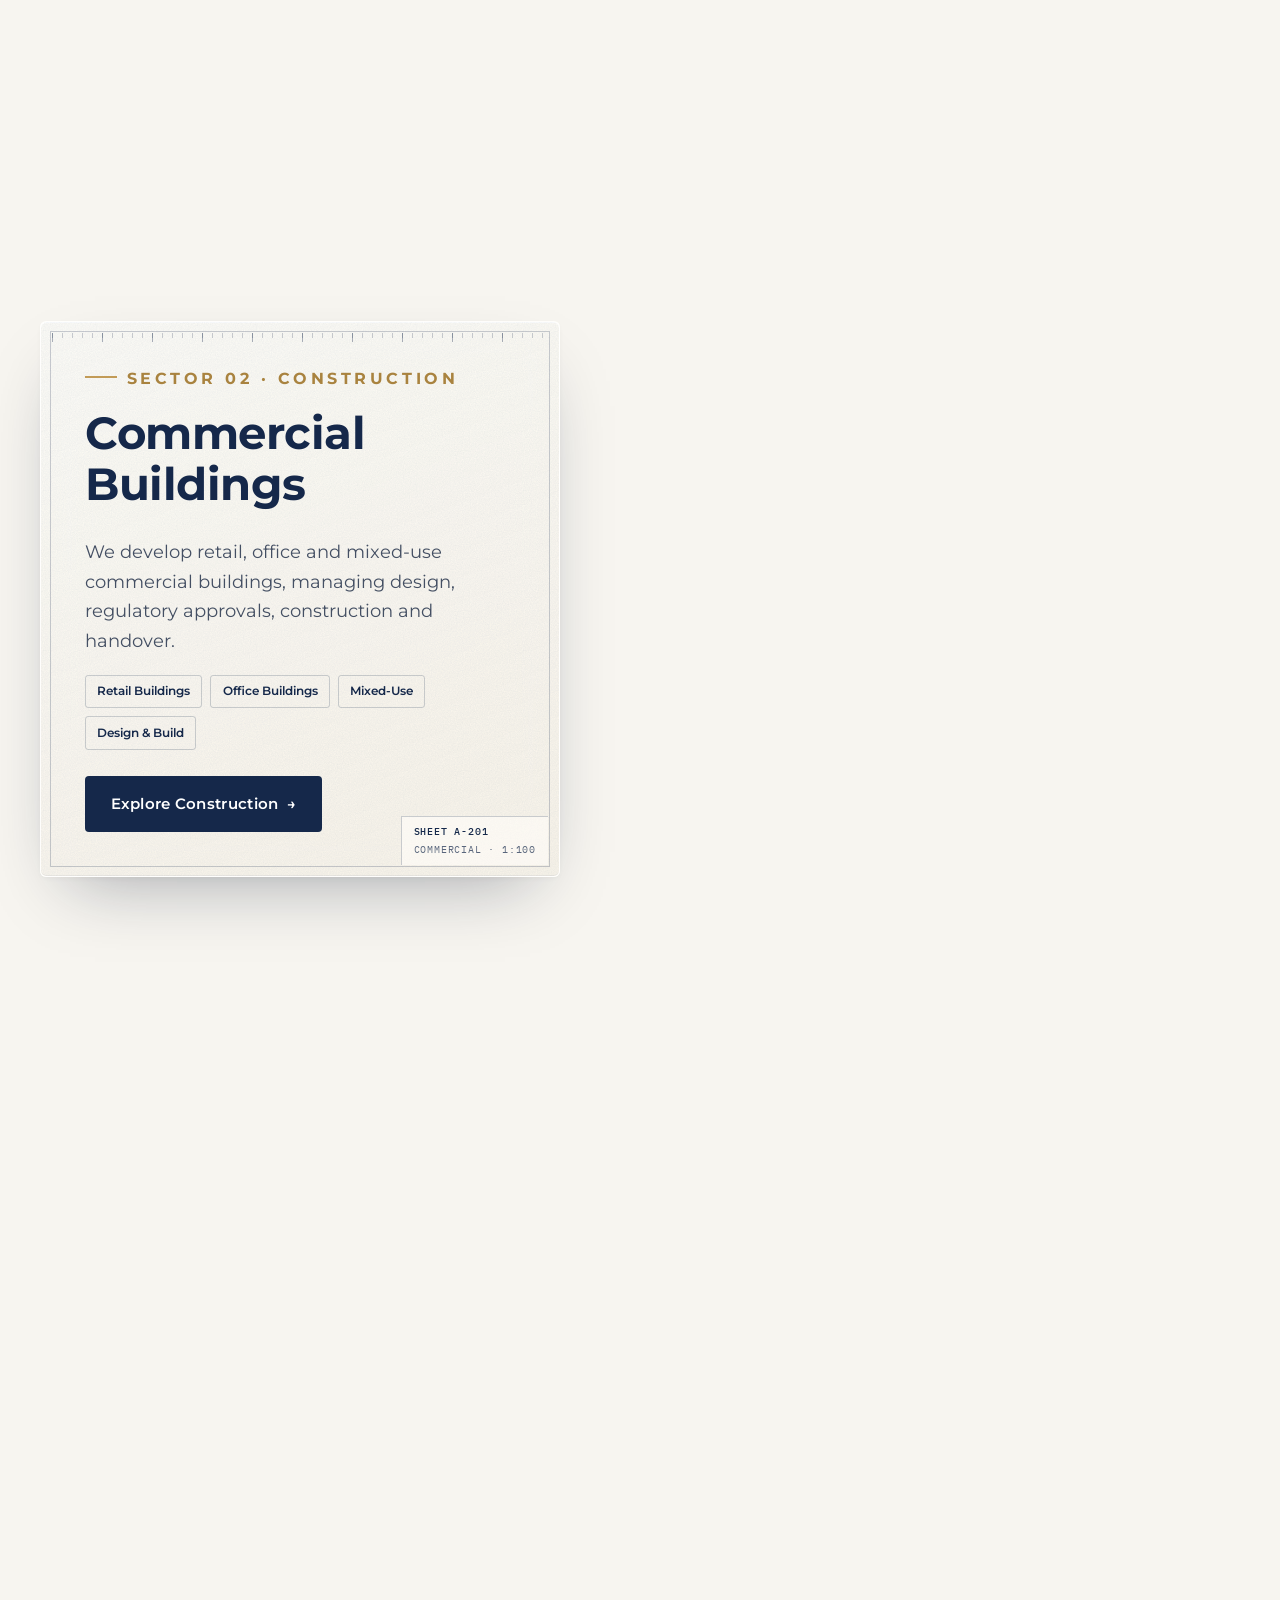
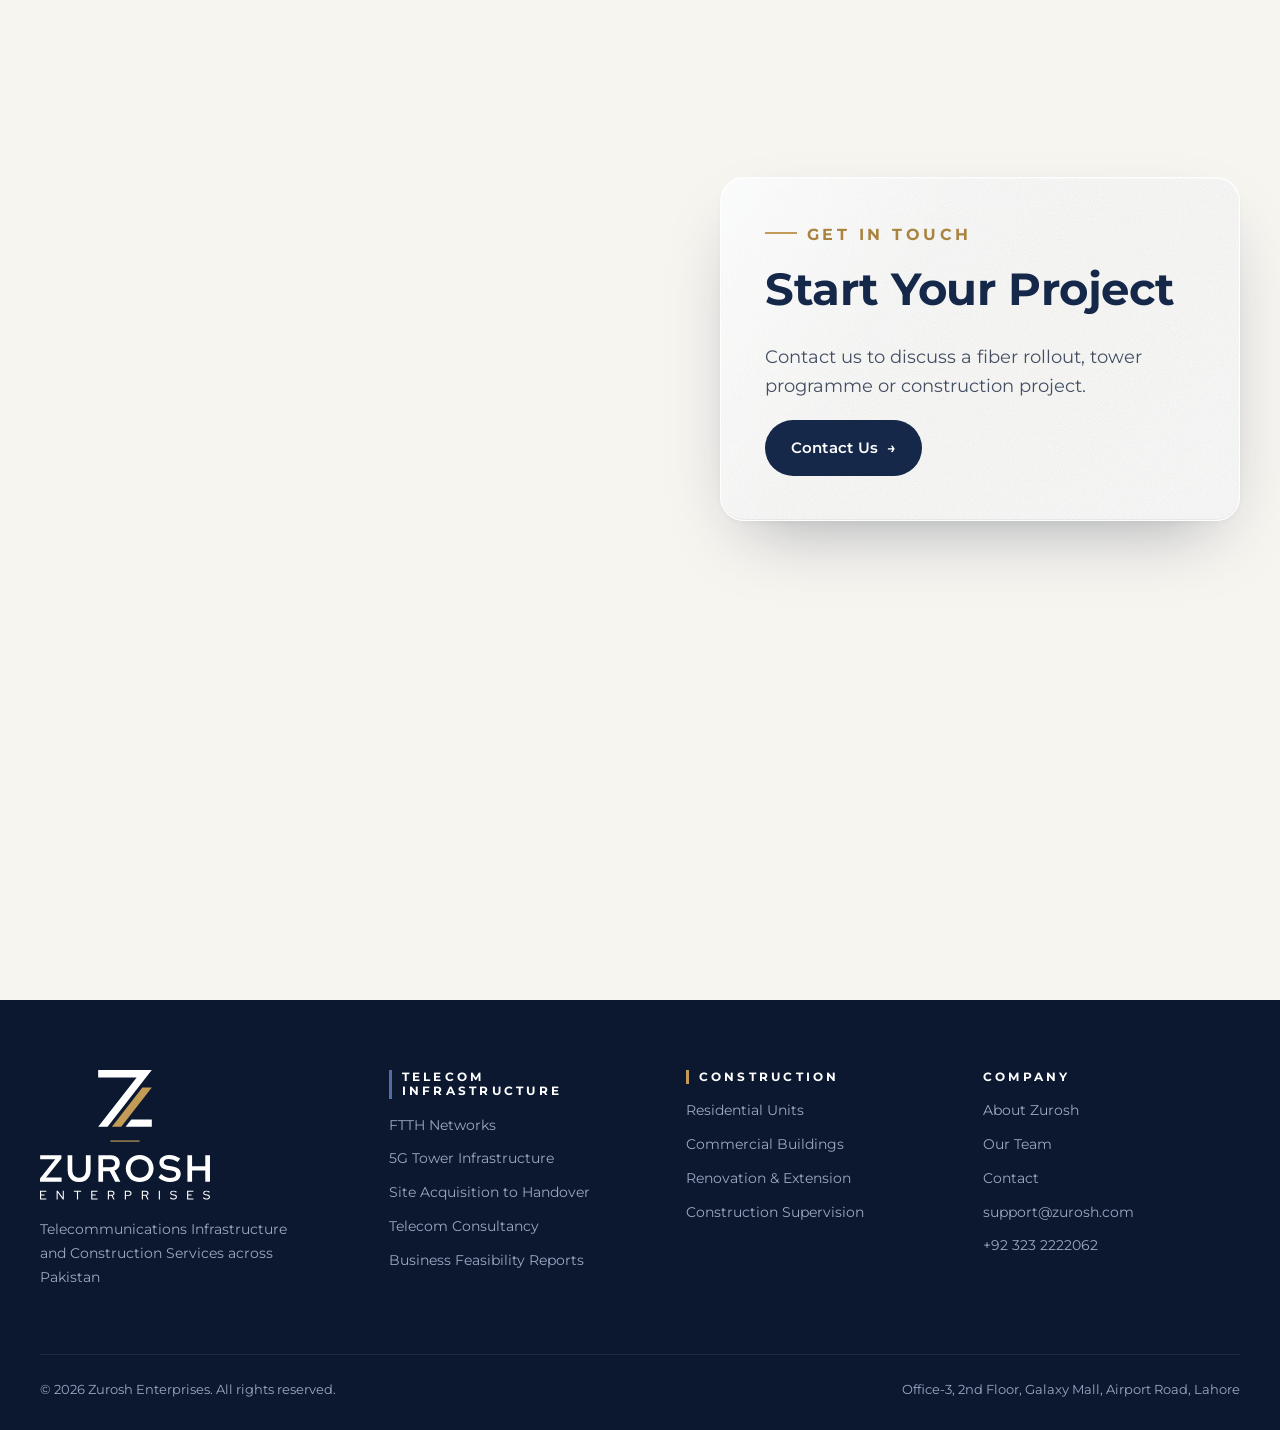
==== commit a11bc26f: "Two Sectors: separate Telecom and Construction paragraphs Co-Authored-By: Claude Opus 5.5 <noreply@a" ====
--- a/index.html
+++ b/index.html
@@ -86,7 +86,8 @@
         <span class="eyebrow">Zurosh Enterprises</span>
         <h2>Two Sectors.<br>One Standard.</h2>
         <p class="lead">Zurosh Enterprises operates through two dedicated divisions, each led by its own specialist team and held to common standards of quality, safety and accountability.</p>
-        <p class="lead">Our Telecom Infrastructure division executes FTTH network deployment and additionally offers network design services. It also delivers 5G tower sites from site acquisition to handover, and provides telecom consultancy and business feasibility reports for operators, ISPs and developers. Our Construction division builds residential units and commercial buildings, carries out renovation and extension works, and provides construction supervision for owners who cannot oversee their own projects.</p>
+        <p class="lead">Our Telecom Infrastructure division executes FTTH network deployment and additionally offers network design services. It also delivers 5G tower sites from site acquisition to handover, and provides telecom consultancy and business feasibility reports for operators, ISPs and developers.</p>
+        <p class="lead">Our Construction division builds residential units and commercial buildings, carries out renovation and extension works, and provides construction supervision for owners who cannot oversee their own projects.</p>
         <div class="split-sectors">
           <a class="t" href="telecom.html"><small>Sector 01</small><strong>Telecom Infrastructure</strong>FTTH · 5G Towers · Consultancy</a>
           <a class="c" href="construction.html"><small>Sector 02</small><strong>Construction</strong>Residential · Commercial · Renovation · Supervision</a>
--- a/assets/css/style.css
+++ b/assets/css/style.css
@@ -820,5 +820,4 @@
 
 /* home: Two Sectors panel, wider for the fuller introduction */
 .panel.panel-wide { width: min(640px, 100%); }
-.panel.panel-wide .lead + .lead { margin-top: -.2em; }
 @media (min-width: 761px) and (max-height: 860px) { .panel.panel-wide .lead { font-size: .95rem; } }
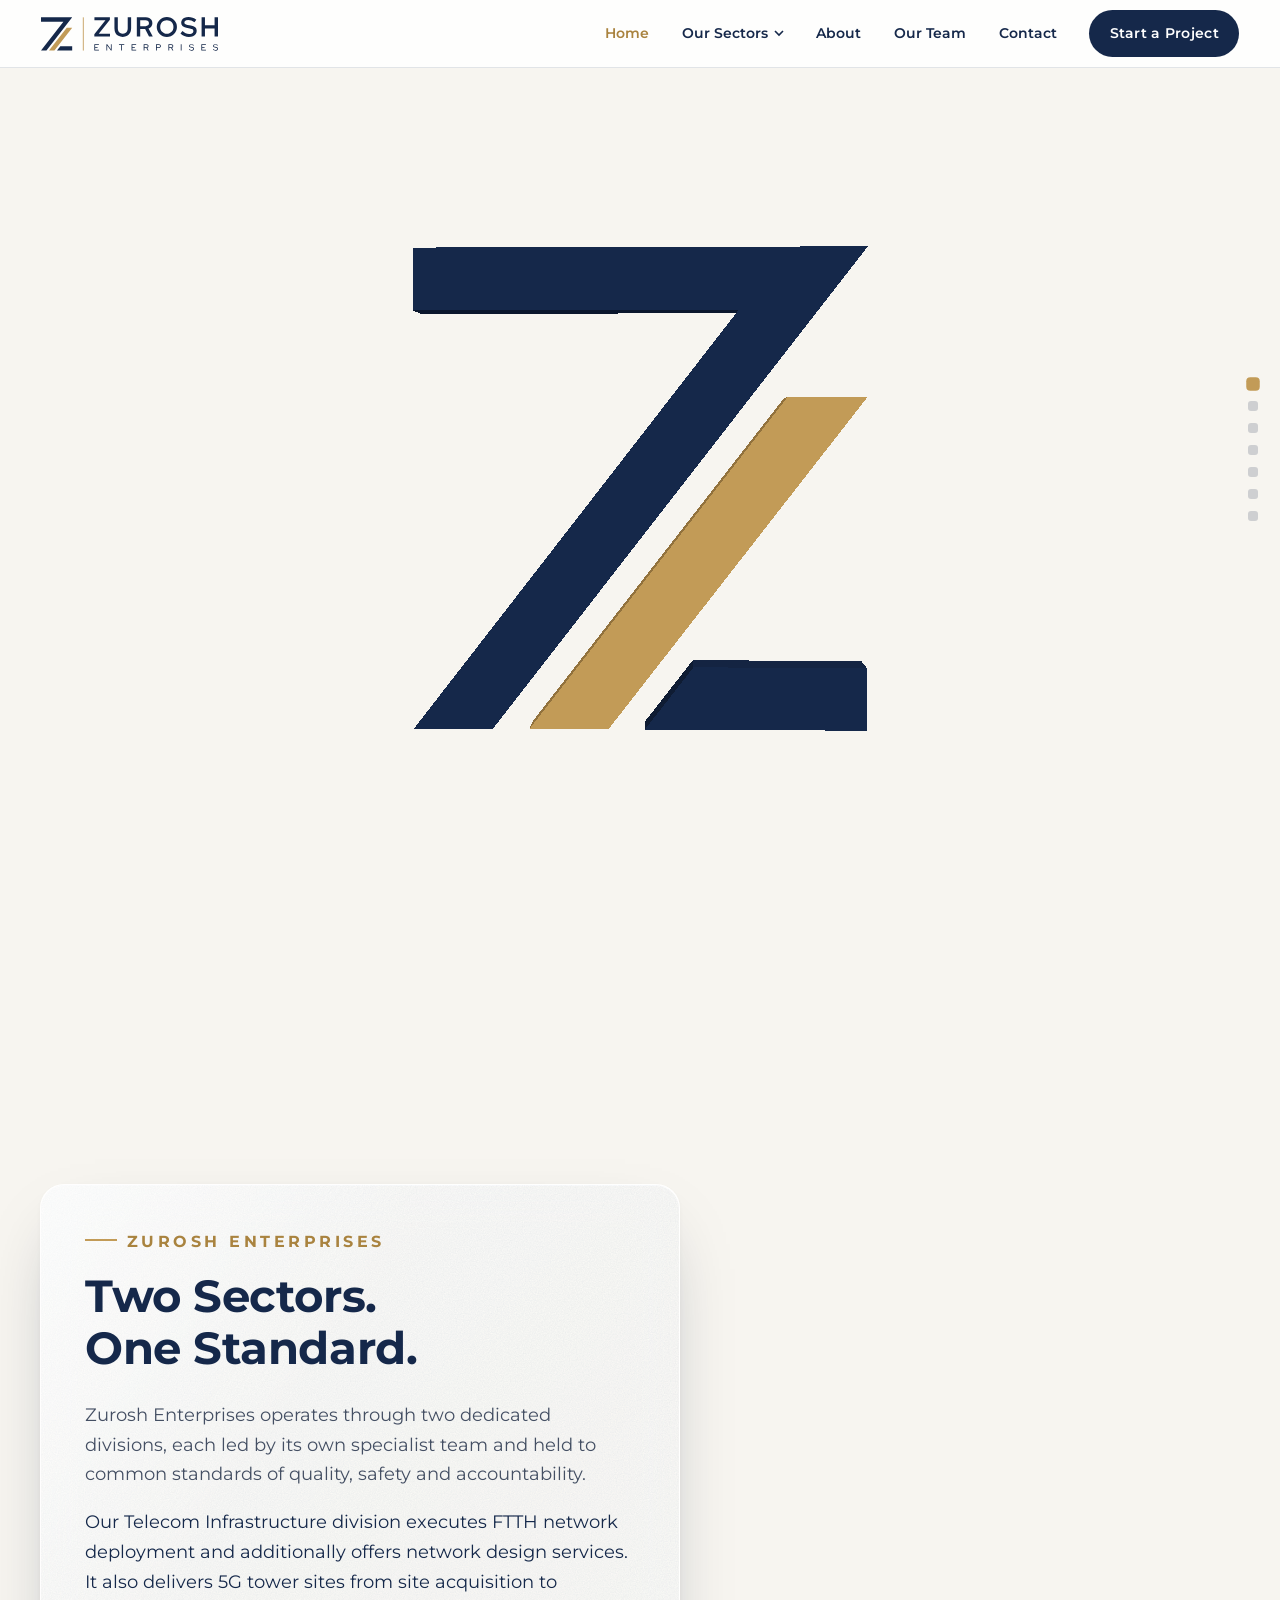
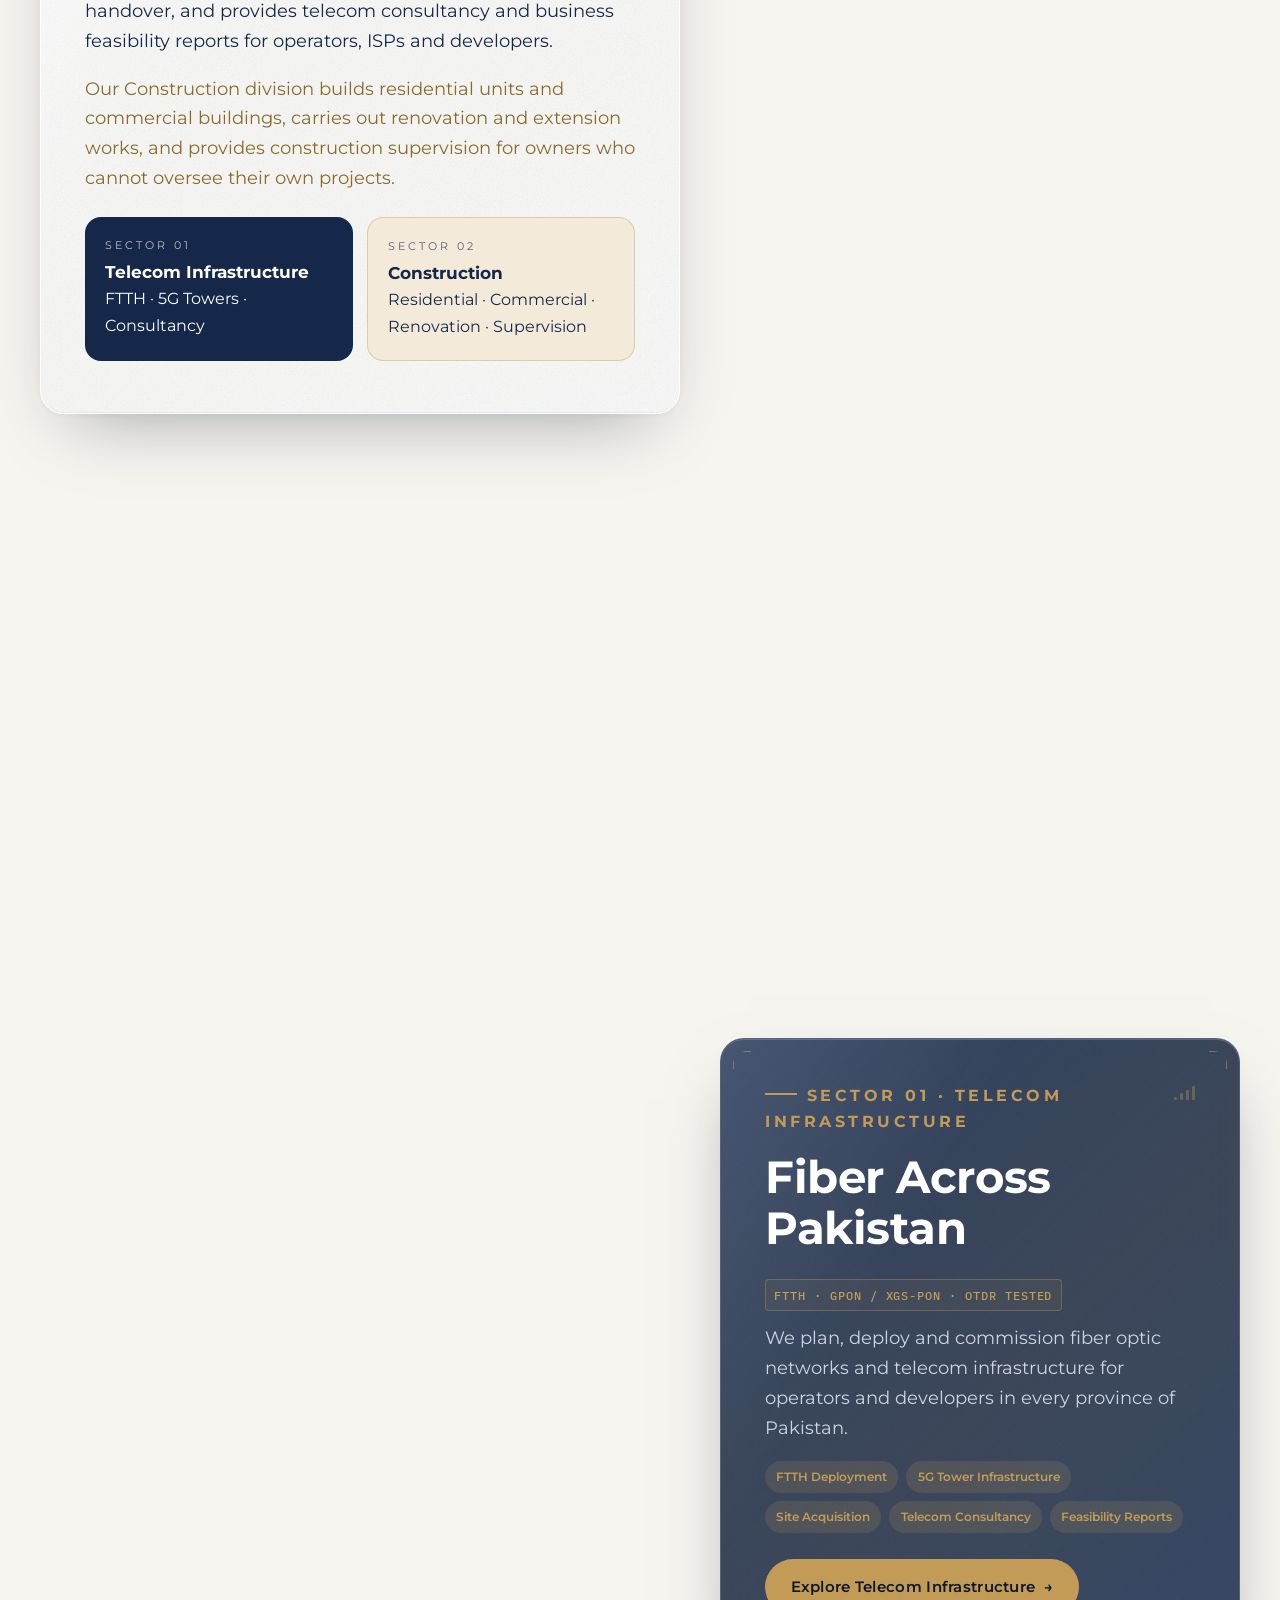
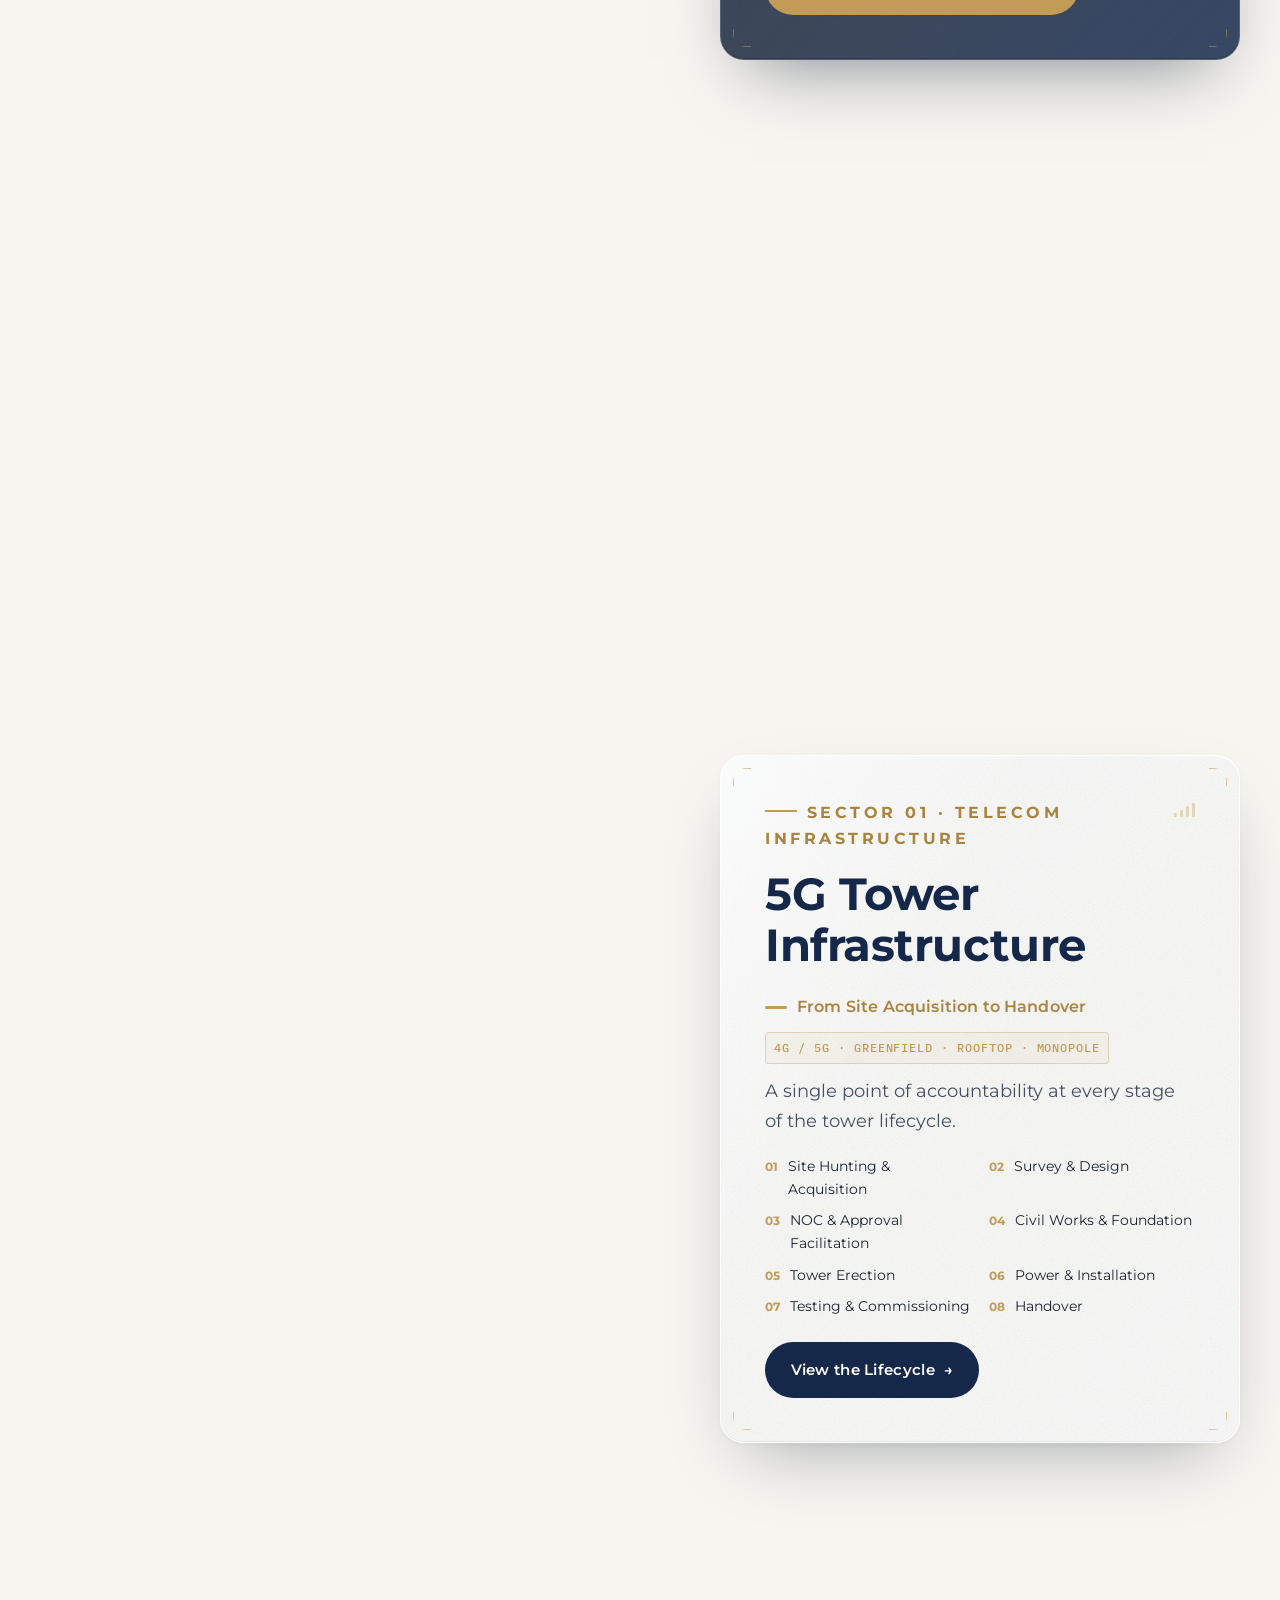
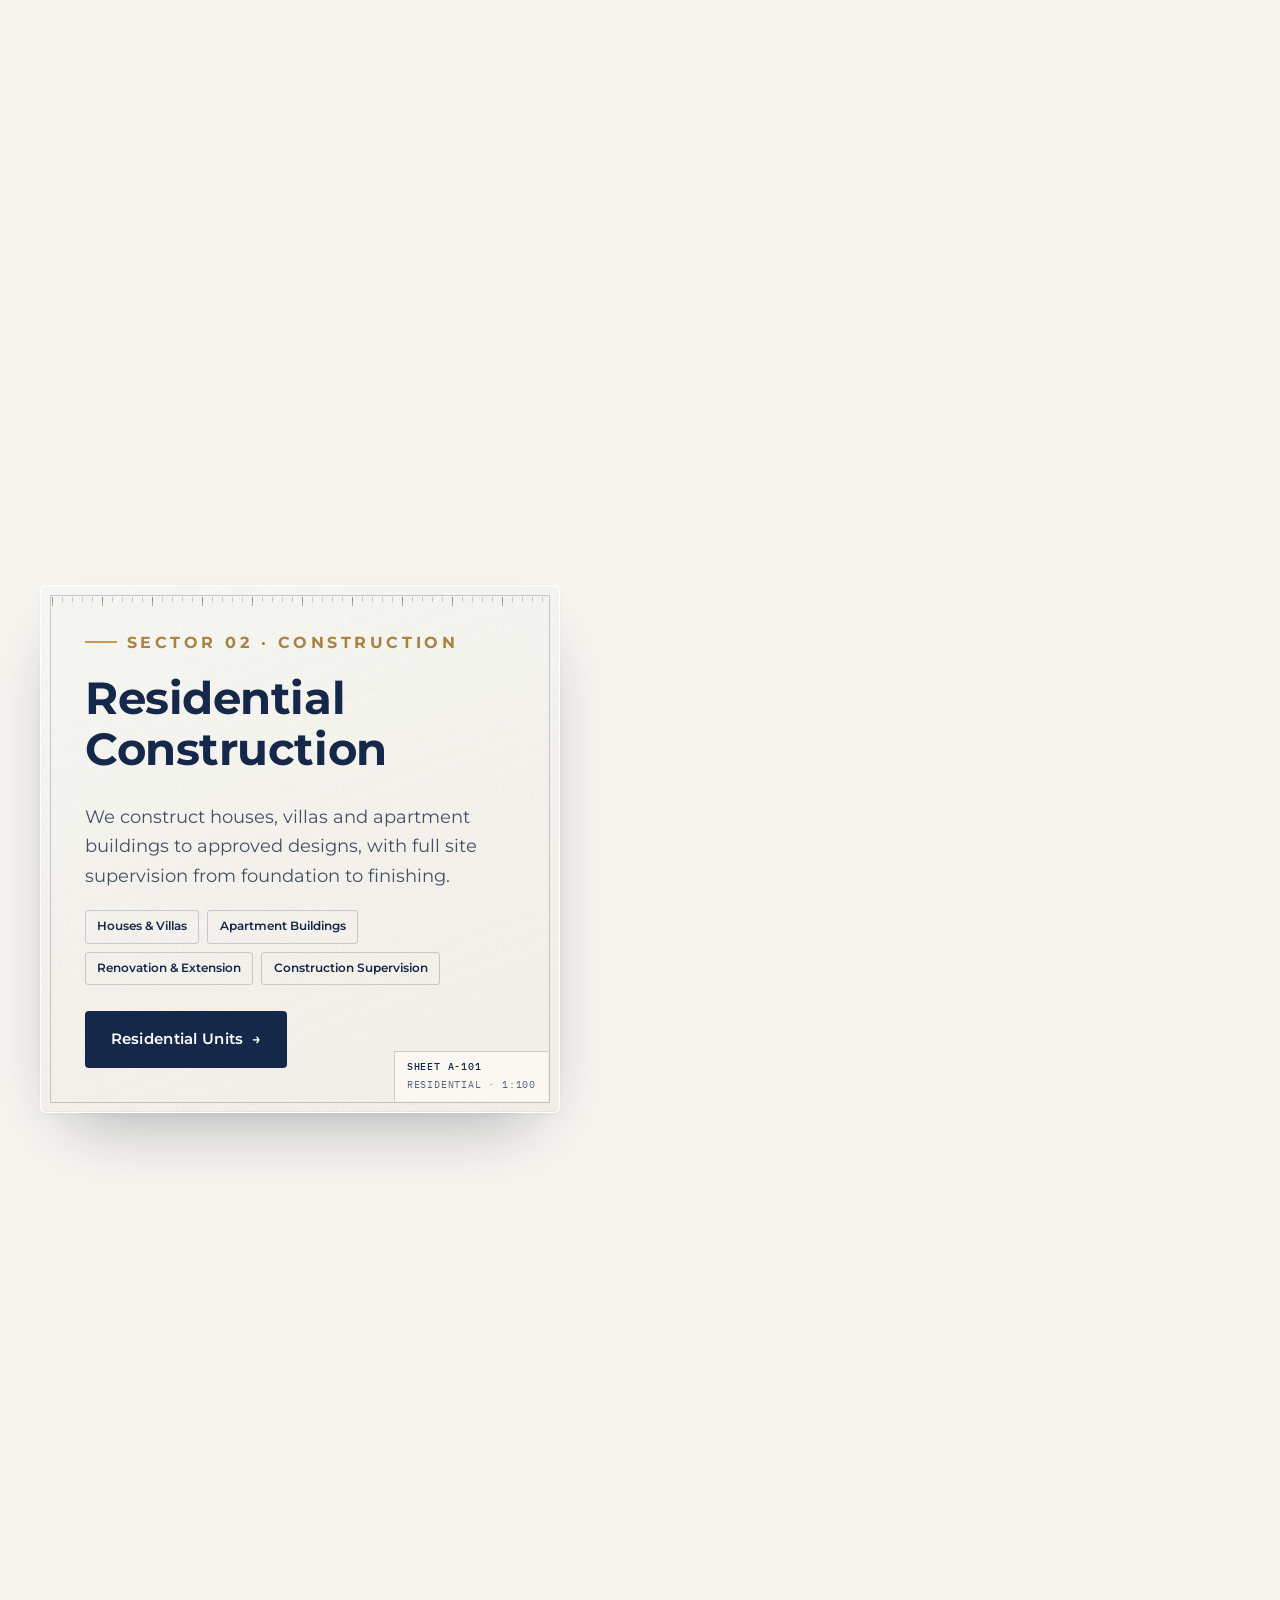
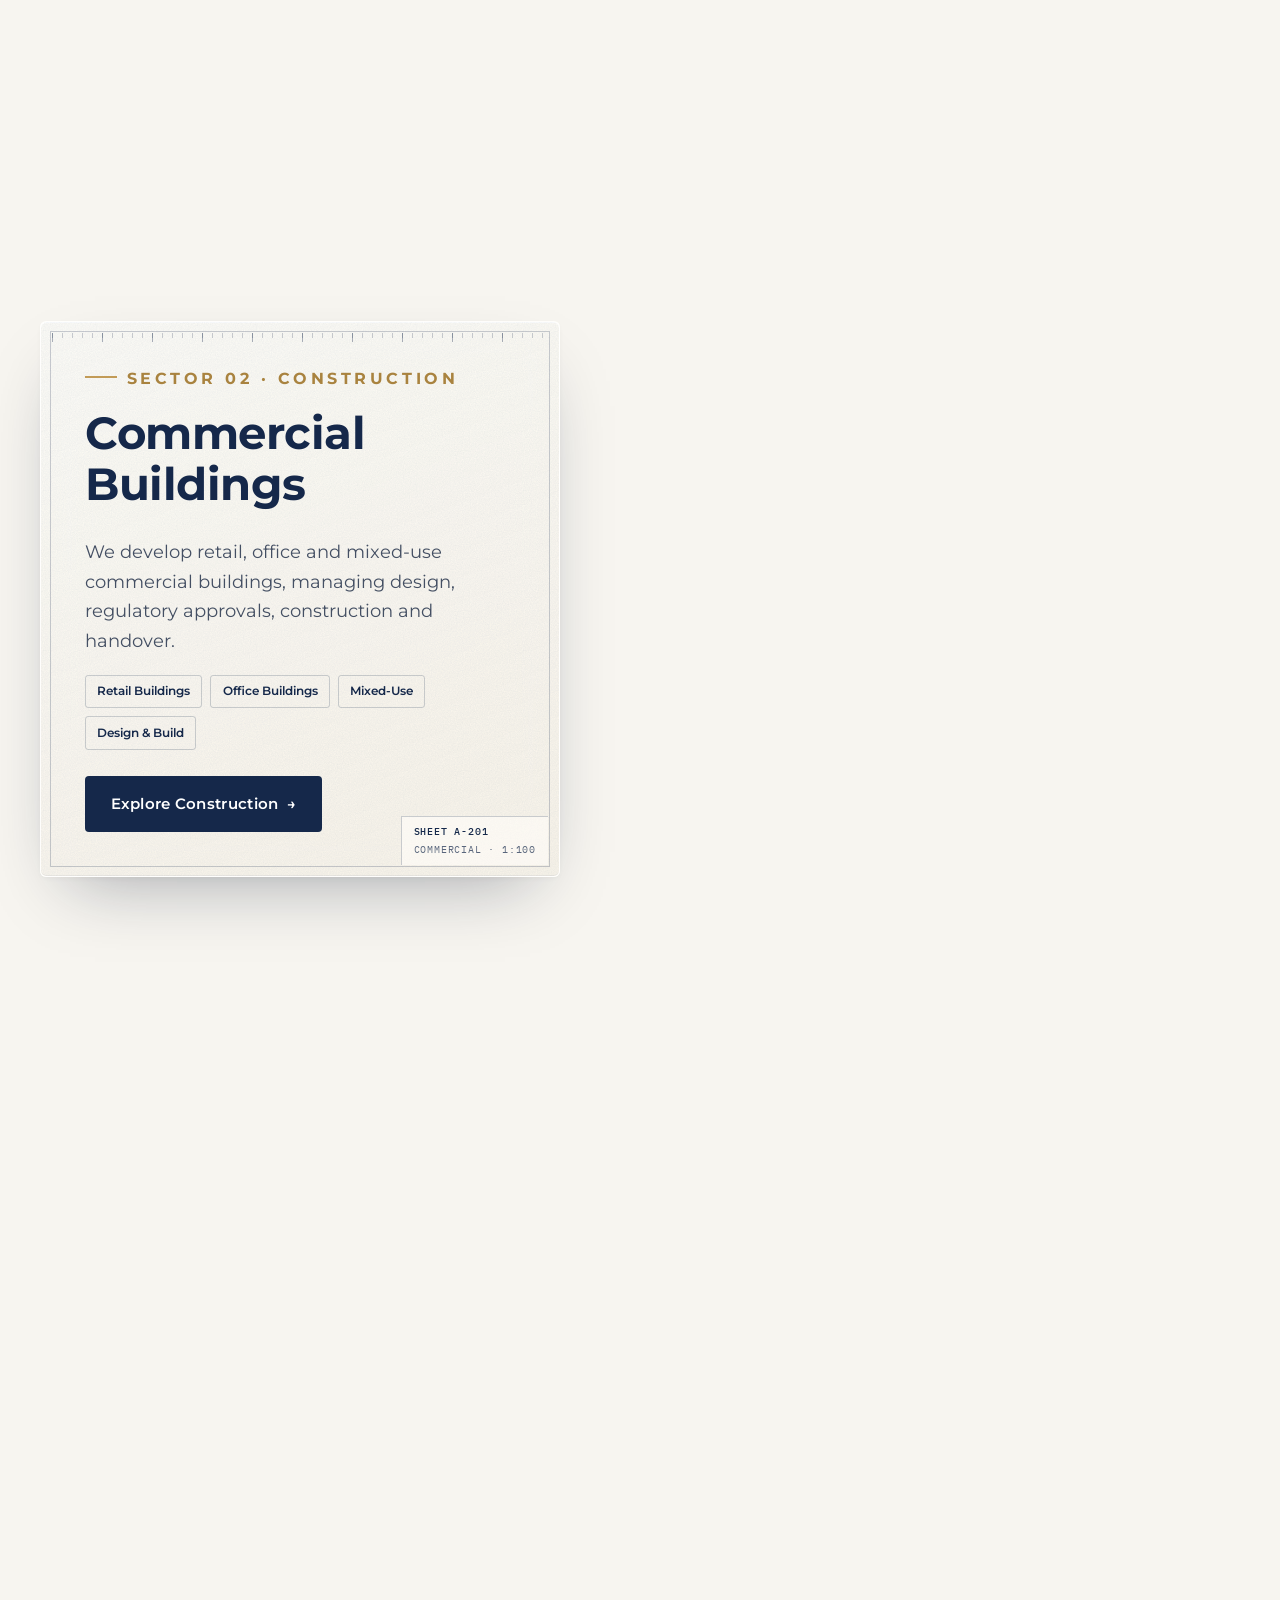
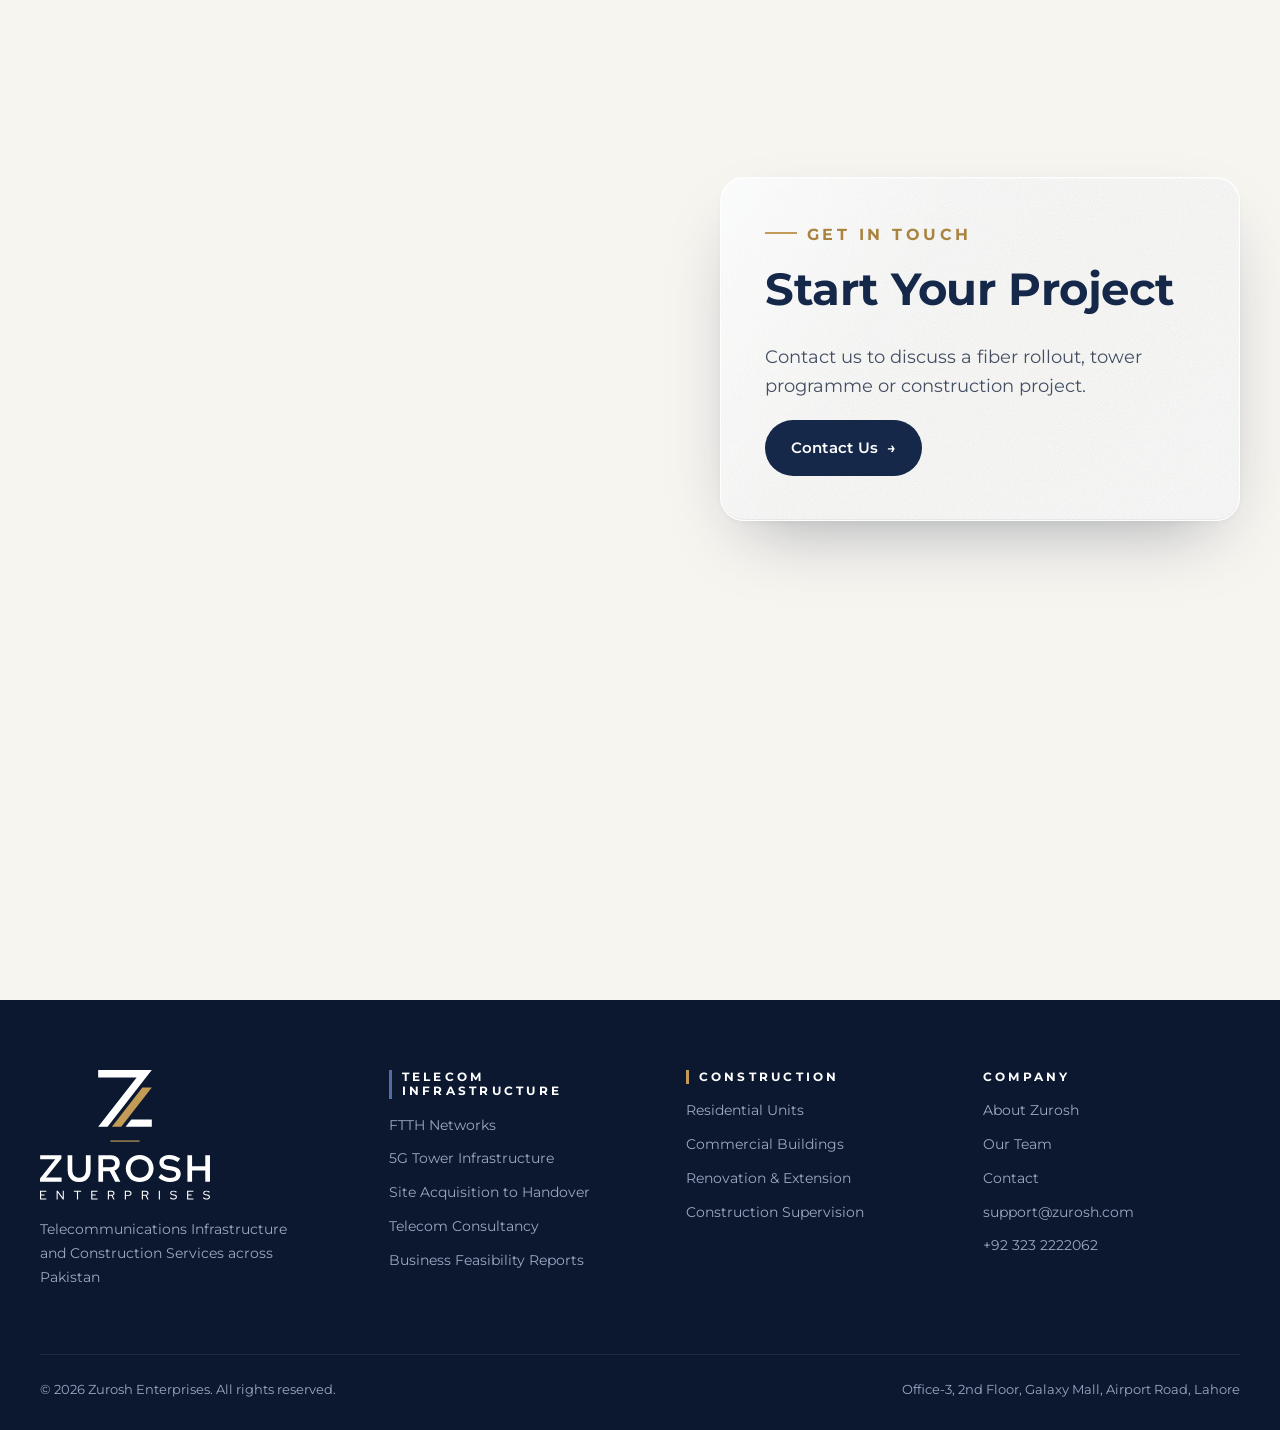
==== commit 563b8b9a: "Two Sectors: Telecom paragraph in navy, Construction paragraph in gold Co-Authored-By: Claude Opus 5" ====
--- a/index.html
+++ b/index.html
@@ -86,8 +86,8 @@
         <span class="eyebrow">Zurosh Enterprises</span>
         <h2>Two Sectors.<br>One Standard.</h2>
         <p class="lead">Zurosh Enterprises operates through two dedicated divisions, each led by its own specialist team and held to common standards of quality, safety and accountability.</p>
-        <p class="lead">Our Telecom Infrastructure division executes FTTH network deployment and additionally offers network design services. It also delivers 5G tower sites from site acquisition to handover, and provides telecom consultancy and business feasibility reports for operators, ISPs and developers.</p>
-        <p class="lead">Our Construction division builds residential units and commercial buildings, carries out renovation and extension works, and provides construction supervision for owners who cannot oversee their own projects.</p>
+        <p class="lead lead-tel">Our Telecom Infrastructure division executes FTTH network deployment and additionally offers network design services. It also delivers 5G tower sites from site acquisition to handover, and provides telecom consultancy and business feasibility reports for operators, ISPs and developers.</p>
+        <p class="lead lead-con">Our Construction division builds residential units and commercial buildings, carries out renovation and extension works, and provides construction supervision for owners who cannot oversee their own projects.</p>
         <div class="split-sectors">
           <a class="t" href="telecom.html"><small>Sector 01</small><strong>Telecom Infrastructure</strong>FTTH · 5G Towers · Consultancy</a>
           <a class="c" href="construction.html"><small>Sector 02</small><strong>Construction</strong>Residential · Commercial · Renovation · Supervision</a>
--- a/assets/css/style.css
+++ b/assets/css/style.css
@@ -821,3 +821,7 @@
 /* home: Two Sectors panel, wider for the fuller introduction */
 .panel.panel-wide { width: min(640px, 100%); }
 @media (min-width: 761px) and (max-height: 860px) { .panel.panel-wide .lead { font-size: .95rem; } }
+
+/* Two Sectors: each division's paragraph in its sector colour (gold deepened for legibility) */
+.panel .lead.lead-tel { color: var(--navy); }
+.panel .lead.lead-con { color: #8A6A2C; }
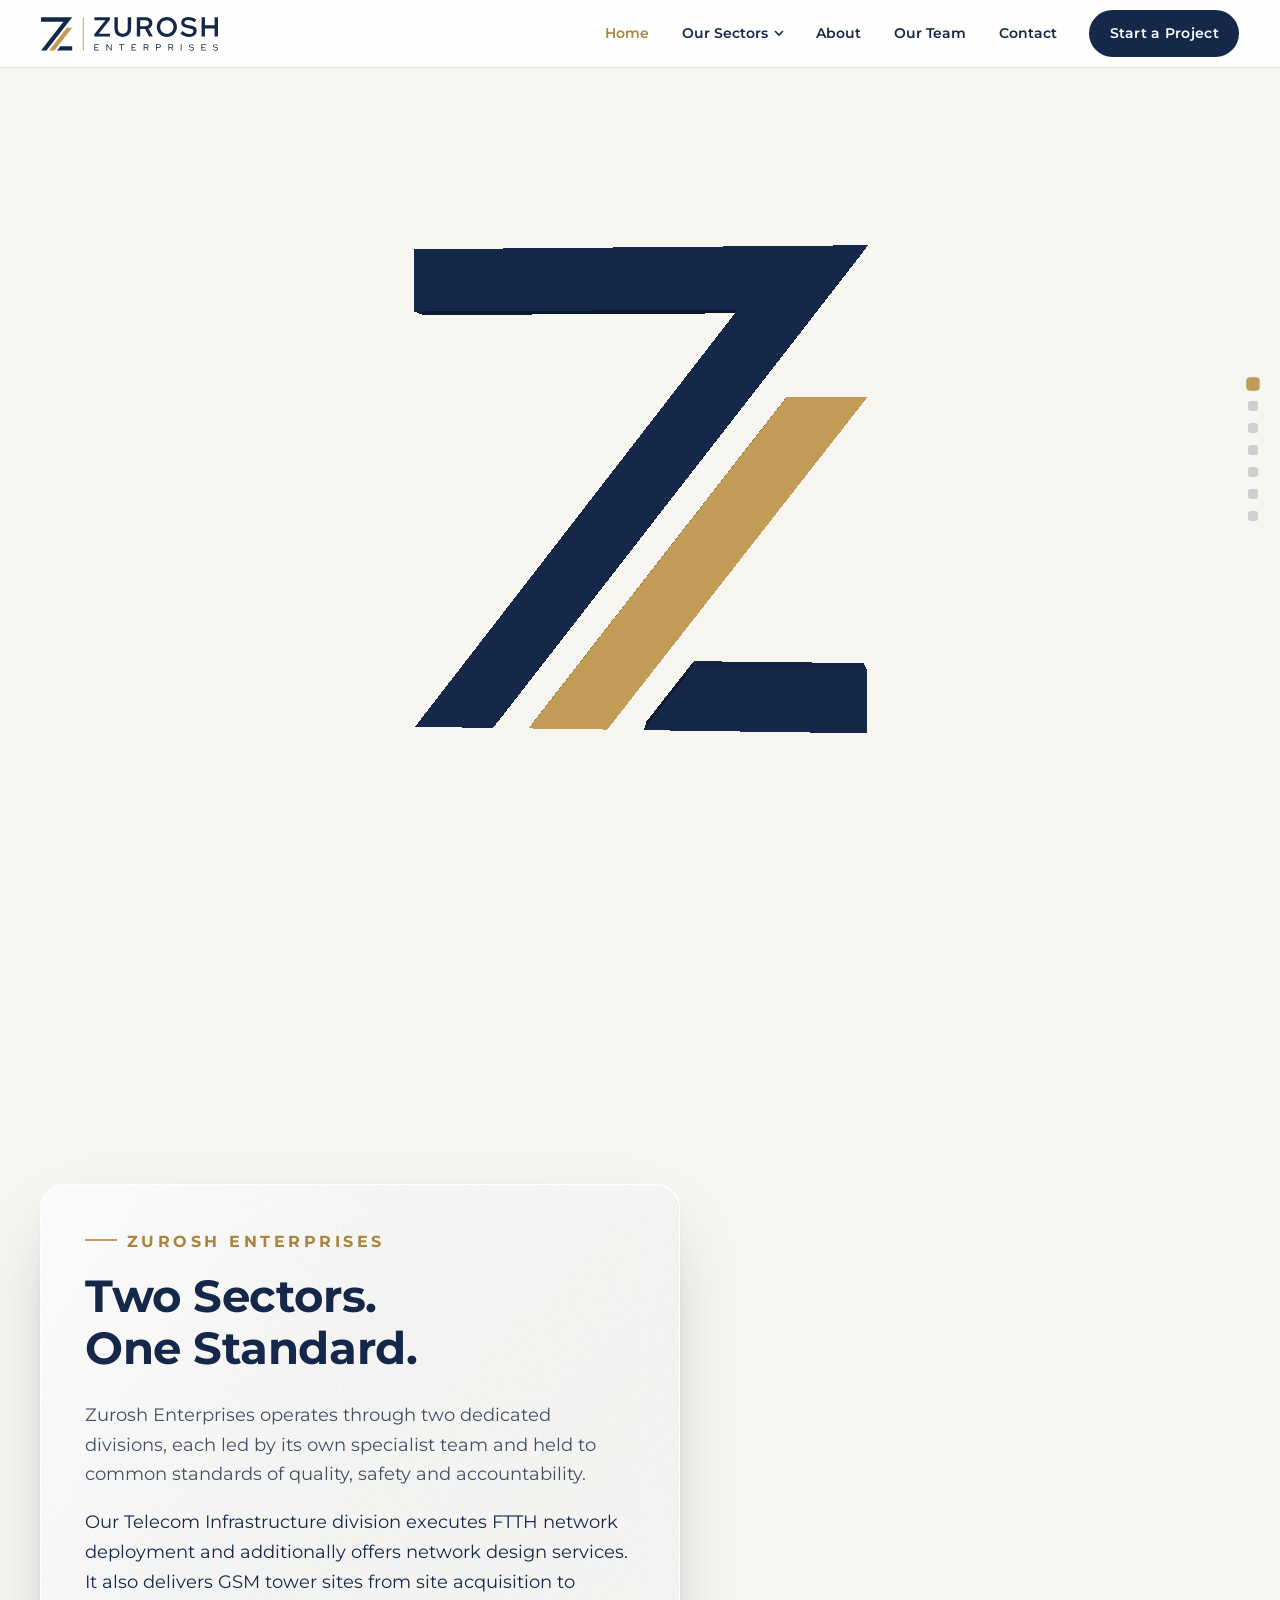
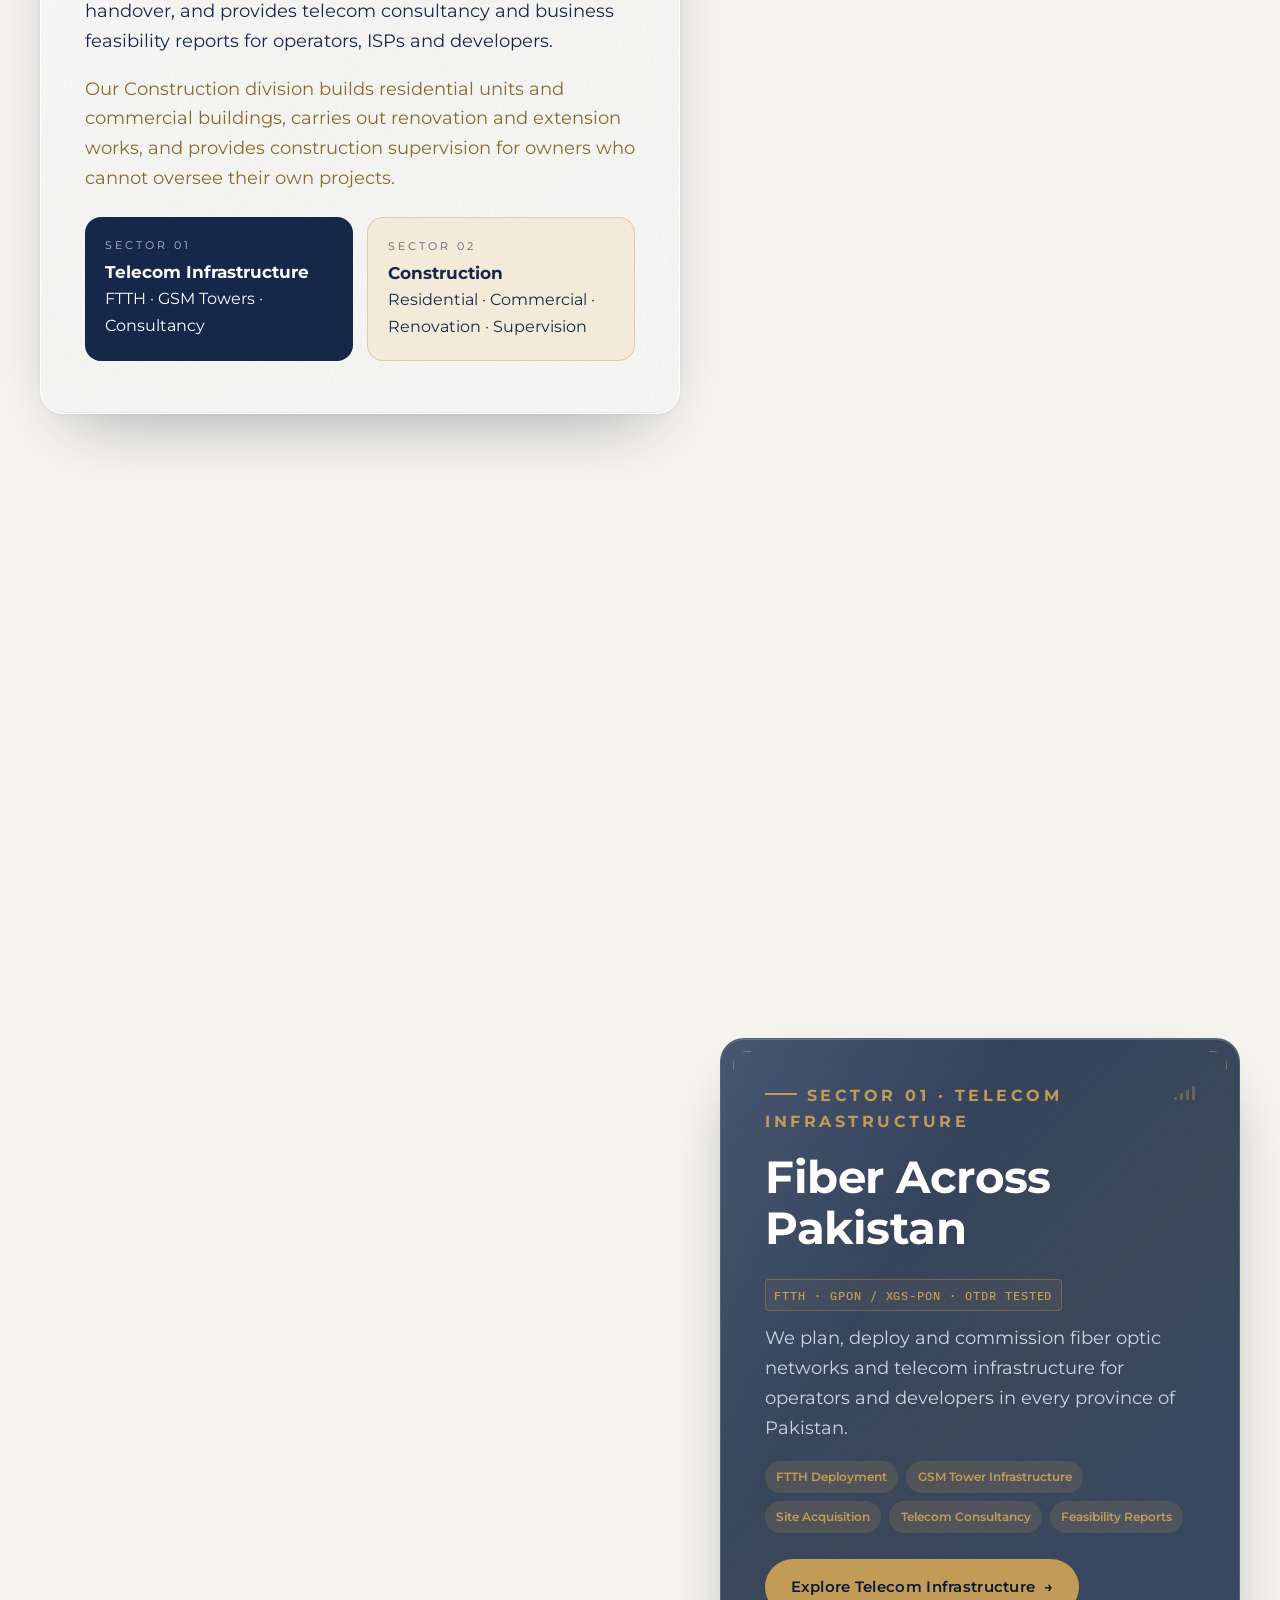
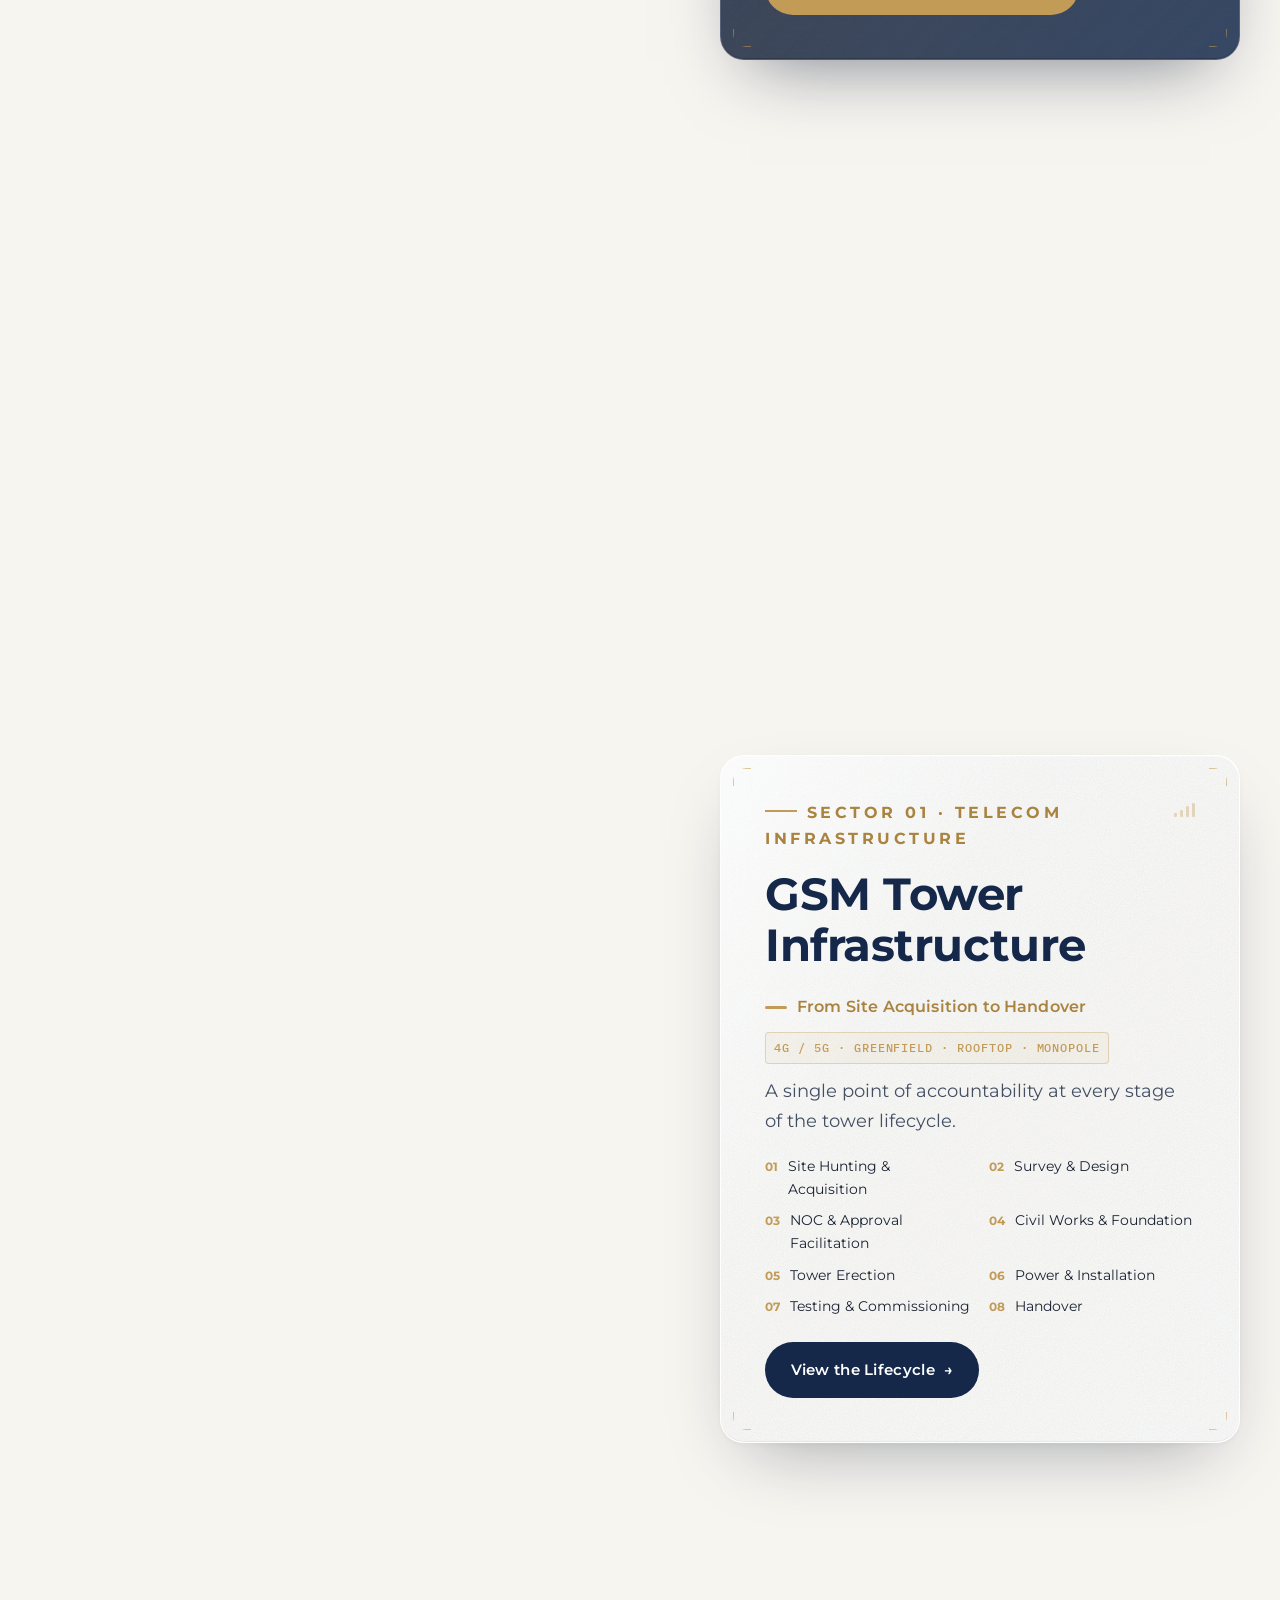
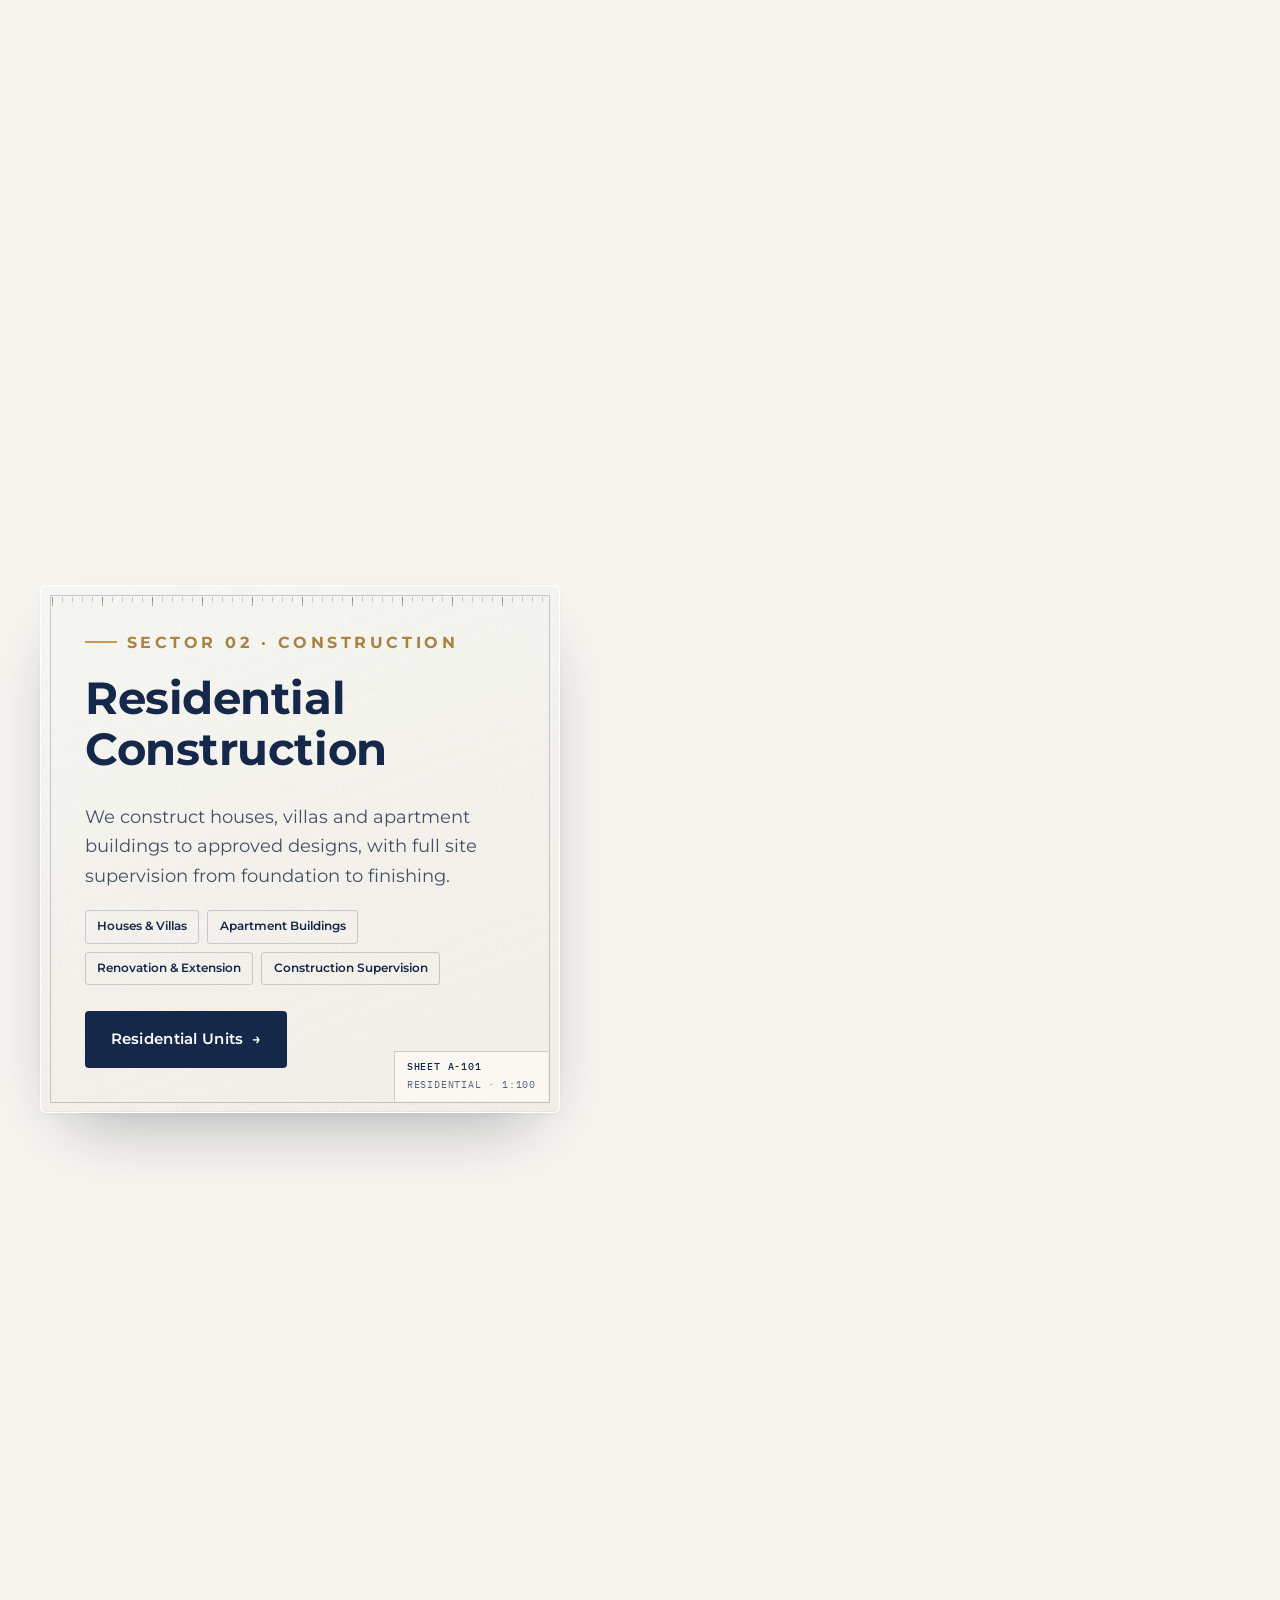
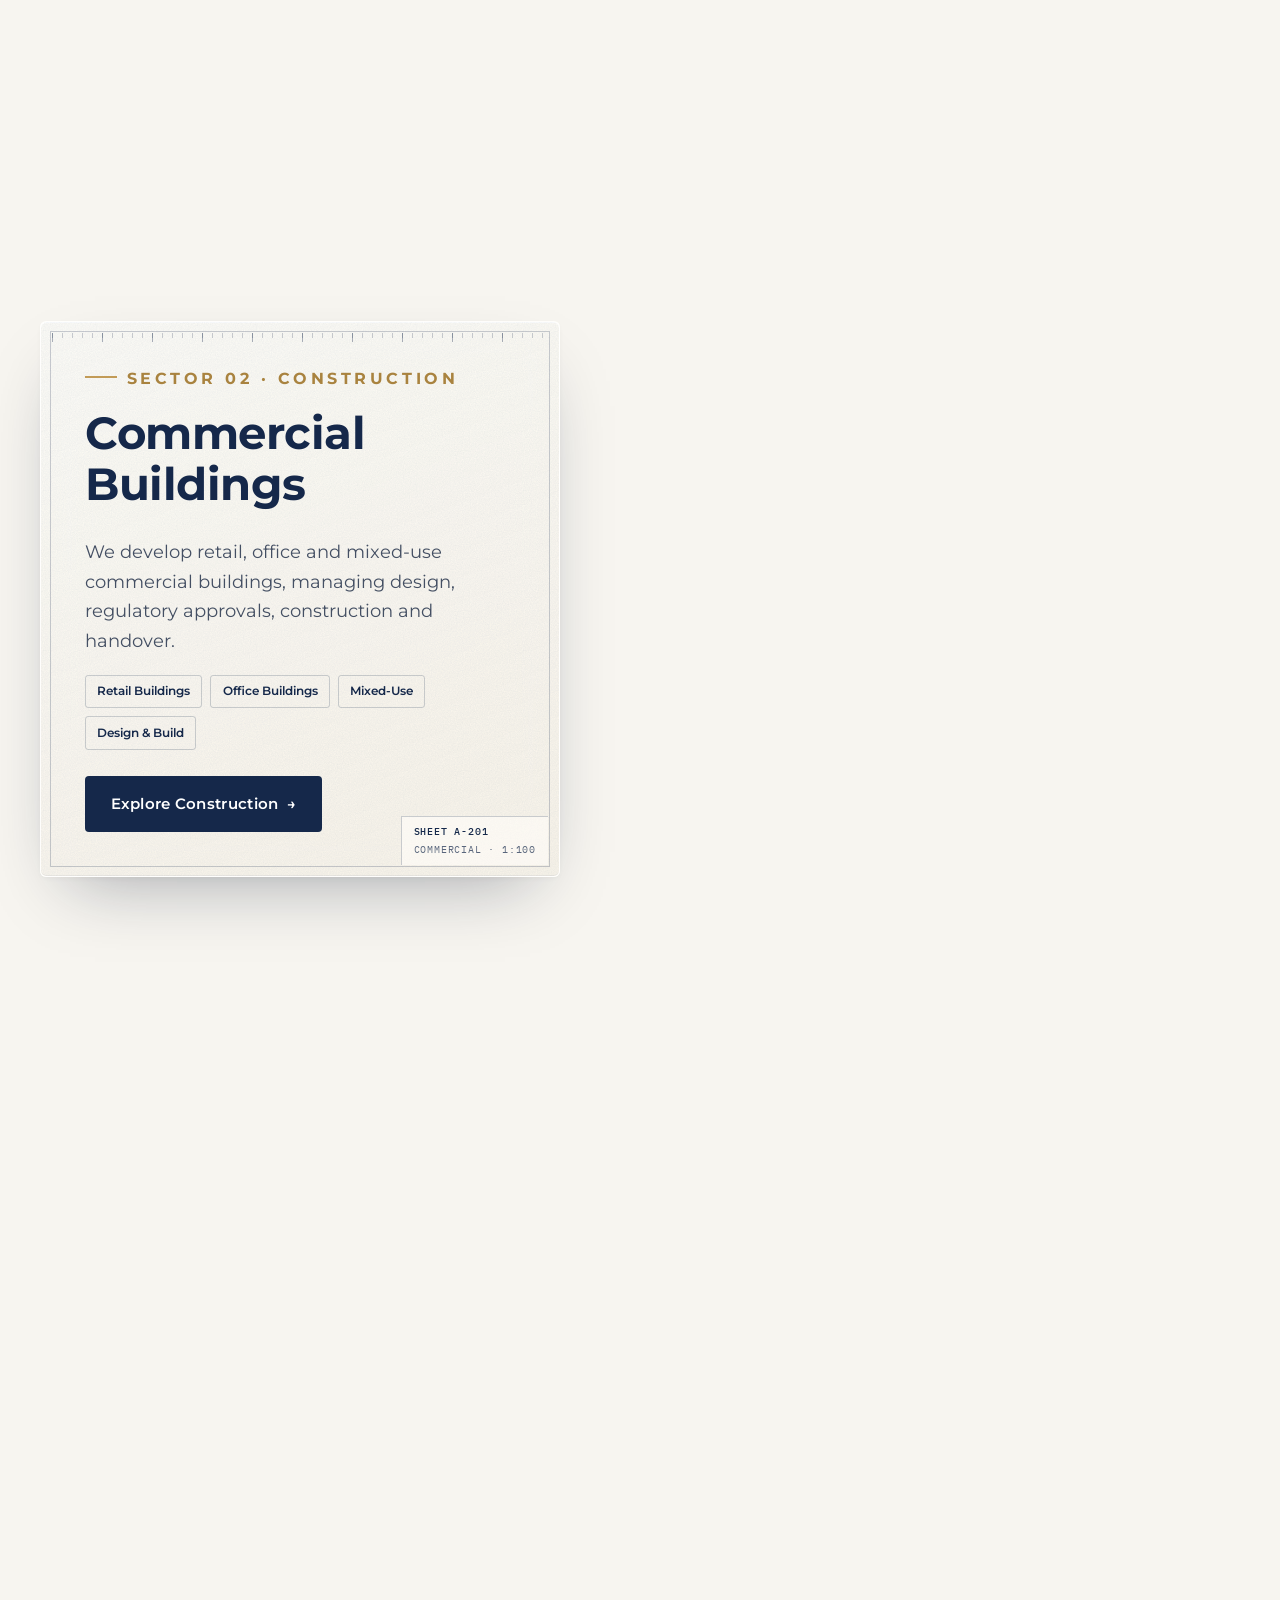
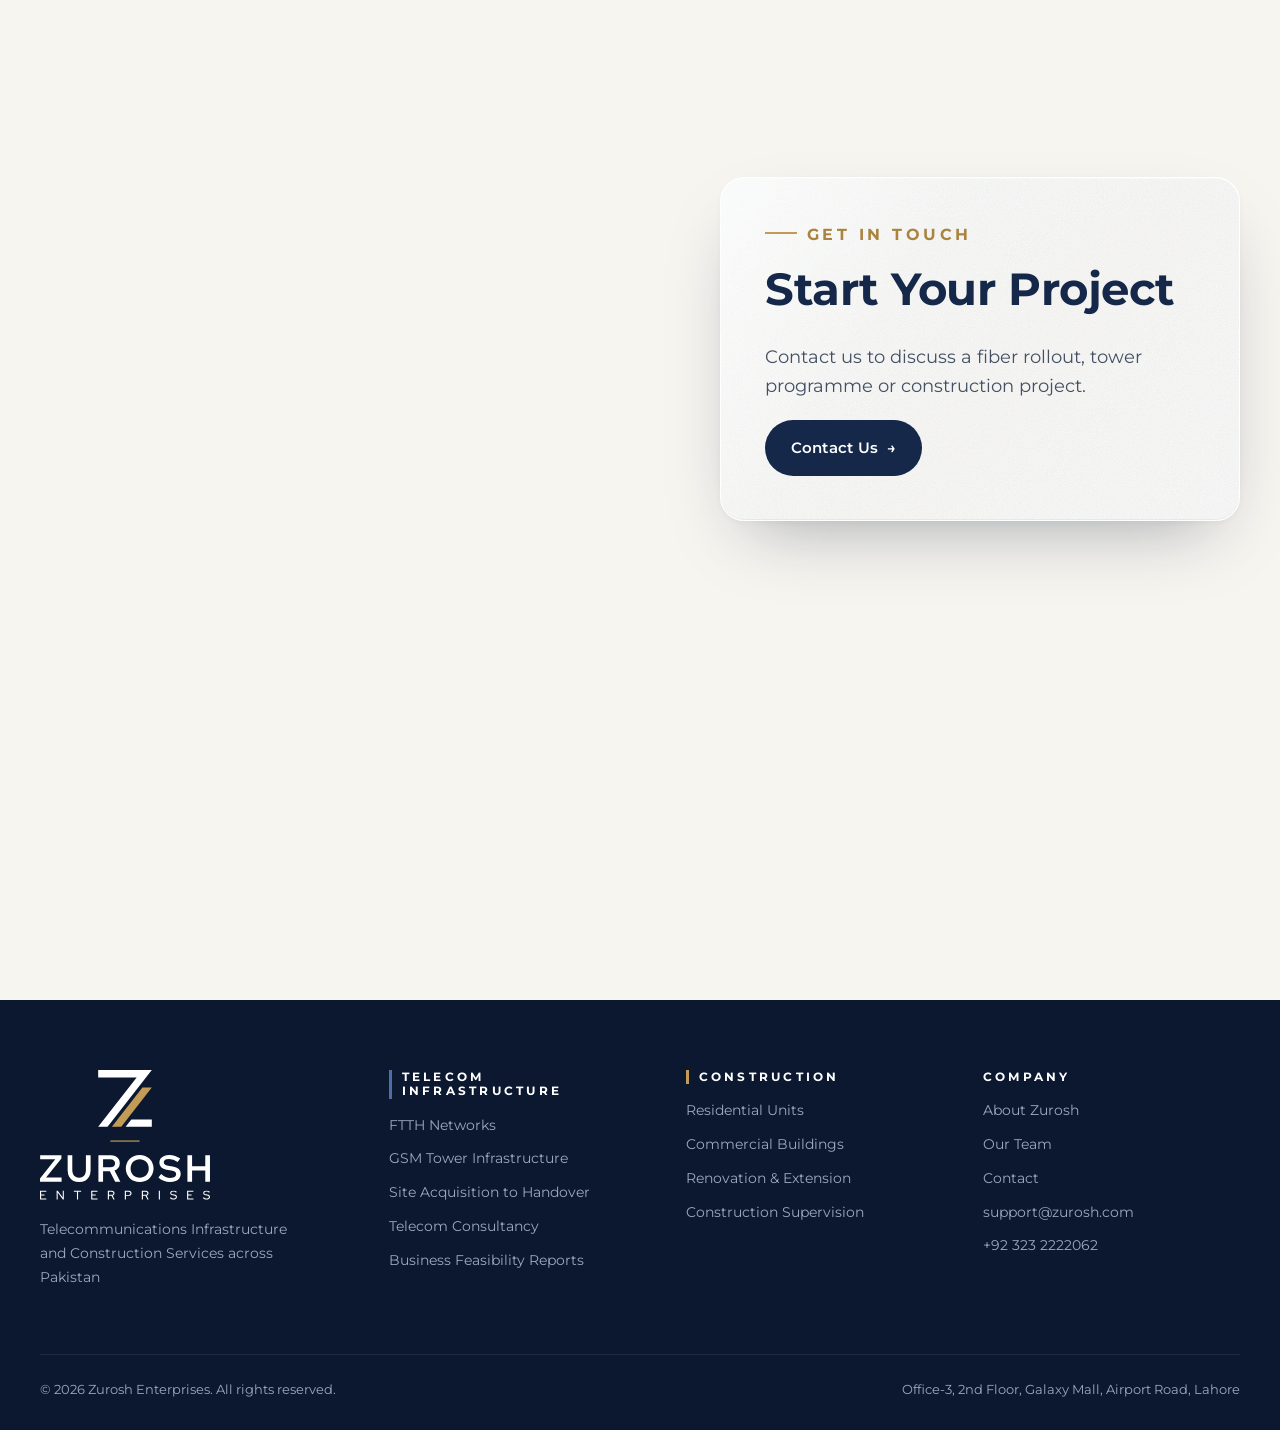
==== commit e8a20ac5: "Replace "5G tower" with "GSM tower" across the site Menu, footer, home panels and tags, Telecom page" ====
--- a/index.html
+++ b/index.html
@@ -4,7 +4,7 @@
 <meta charset="utf-8">
 <meta name="viewport" content="width=device-width, initial-scale=1">
 <title>Zurosh Enterprises | Telecom Infrastructure & Construction, Pakistan</title>
-<meta name="description" content="Zurosh Enterprises provides FTTH networks, 5G tower infrastructure, telecom consultancy, and residential and commercial construction across Pakistan.">
+<meta name="description" content="Zurosh Enterprises provides FTTH networks, GSM tower infrastructure, telecom consultancy, and residential and commercial construction across Pakistan.">
 <meta name="theme-color" content="#15284A">
 <link rel="icon" href="assets/img/favicon.svg" type="image/svg+xml">
 <link rel="preconnect" href="https://fonts.googleapis.com">
@@ -33,7 +33,7 @@
             </div>
             <ul>
               <li><a class="sub" href="telecom.html#ftth"><strong>FTTH Networks</strong><span>Fiber-to-the-home design, deployment and splicing</span></a></li>
-              <li><a class="sub" href="telecom.html#towers"><strong>5G Tower Infrastructure</strong><span>Site acquisition through to tower handover</span></a></li>
+              <li><a class="sub" href="telecom.html#towers"><strong>GSM Tower Infrastructure</strong><span>Site acquisition through to tower handover</span></a></li>
               <li><a class="sub" href="telecom.html#consultancy"><strong>Telecom Consultancy</strong><span>FTTH and long-haul network planning, design and as-built drawings</span></a></li>
               <li><a class="sub" href="telecom.html#feasibility"><strong>Business Feasibility Reports</strong><span>Customer needs, business model, costing and feasibility</span></a></li>
             </ul>
@@ -86,10 +86,10 @@
         <span class="eyebrow">Zurosh Enterprises</span>
         <h2>Two Sectors.<br>One Standard.</h2>
         <p class="lead">Zurosh Enterprises operates through two dedicated divisions, each led by its own specialist team and held to common standards of quality, safety and accountability.</p>
-        <p class="lead lead-tel">Our Telecom Infrastructure division executes FTTH network deployment and additionally offers network design services. It also delivers 5G tower sites from site acquisition to handover, and provides telecom consultancy and business feasibility reports for operators, ISPs and developers.</p>
+        <p class="lead lead-tel">Our Telecom Infrastructure division executes FTTH network deployment and additionally offers network design services. It also delivers GSM tower sites from site acquisition to handover, and provides telecom consultancy and business feasibility reports for operators, ISPs and developers.</p>
         <p class="lead lead-con">Our Construction division builds residential units and commercial buildings, carries out renovation and extension works, and provides construction supervision for owners who cannot oversee their own projects.</p>
         <div class="split-sectors">
-          <a class="t" href="telecom.html"><small>Sector 01</small><strong>Telecom Infrastructure</strong>FTTH · 5G Towers · Consultancy</a>
+          <a class="t" href="telecom.html"><small>Sector 01</small><strong>Telecom Infrastructure</strong>FTTH · GSM Towers · Consultancy</a>
           <a class="c" href="construction.html"><small>Sector 02</small><strong>Construction</strong>Residential · Commercial · Renovation · Supervision</a>
         </div>
       </div>
@@ -105,7 +105,7 @@
         <p class="spec">FTTH · GPON / XGS-PON · OTDR Tested</p>
         <p class="lead">We plan, deploy and commission fiber optic networks and telecom infrastructure for operators and developers in every province of Pakistan.</p>
         <ul class="tag-list">
-          <li>FTTH Deployment</li><li>5G Tower Infrastructure</li><li>Site Acquisition</li><li>Telecom Consultancy</li><li>Feasibility Reports</li>
+          <li>FTTH Deployment</li><li>GSM Tower Infrastructure</li><li>Site Acquisition</li><li>Telecom Consultancy</li><li>Feasibility Reports</li>
         </ul>
         <a class="btn btn-gold" href="telecom.html">Explore Telecom Infrastructure <span class="arrow" aria-hidden="true">→</span></a>
       </div>
@@ -117,7 +117,7 @@
       <div class="panel tel reveal">
         <span class="hud" aria-hidden="true"></span>
         <div class="panel-meta"><span class="eyebrow"><span class="sec-no">Sector 01 · </span>Telecom Infrastructure</span><span class="signal" aria-hidden="true"><i></i><i></i><i></i><i></i></span></div>
-        <h2>5G Tower Infrastructure</h2>
+        <h2>GSM Tower Infrastructure</h2>
         <p class="tagline">From Site Acquisition to Handover</p>
         <p class="spec">4G / 5G · Greenfield · Rooftop · Monopole</p>
         <p class="lead">A single point of accountability at every stage of the tower lifecycle.</p>
@@ -186,7 +186,7 @@
         <h4 class="t">Telecom Infrastructure</h4>
         <ul>
           <li><a href="telecom.html#ftth">FTTH Networks</a></li>
-          <li><a href="telecom.html#towers">5G Tower Infrastructure</a></li>
+          <li><a href="telecom.html#towers">GSM Tower Infrastructure</a></li>
           <li><a href="telecom.html#lifecycle">Site Acquisition to Handover</a></li>
           <li><a href="telecom.html#consultancy">Telecom Consultancy</a></li>
           <li><a href="telecom.html#feasibility">Business Feasibility Reports</a></li>
--- a/assets/css/style.css
+++ b/assets/css/style.css
@@ -163,9 +163,13 @@
 .sector-construction a.sub:hover { background: var(--gold-100); }
 .sector-construction a.sub strong { color: var(--navy); }
 .sector .sector-all {
-  display: inline-flex; gap: .4em; margin-top: 14px; font-size: .8rem; font-weight: 600;
-  text-decoration: none; letter-spacing: .04em;
-}
+  display: flex; gap: .4em; margin-top: 10px; font-size: .8rem; font-weight: 600;
+  text-decoration: none; letter-spacing: .04em; padding: 10px 12px; border-radius: 10px; transition: background .2s;
+}
+.sector .sector-all span { transition: transform .2s; }
+.sector .sector-all:hover span { transform: translateX(3px); }
+.sector-telecom .sector-all:hover, .sector-telecom .sector-all:focus-visible { background: rgba(255,255,255,.08); }
+.sector-construction .sector-all:hover, .sector-construction .sector-all:focus-visible { background: var(--gold-100); }
 .sector-telecom .sector-all { color: var(--gold); }
 .sector-construction .sector-all { color: var(--gold-600); }
 
@@ -218,8 +222,11 @@
    HOME — scroll-driven 3D stage
    ========================================================================== */
 .stage-canvas {
-  position: fixed; inset: 0; width: 100vw; height: 100vh; z-index: 0; display: block;
-}
+  position: fixed; top: 0; left: 0; width: 100vw; height: 100vh; z-index: 0; display: block;
+}
+/* stable height on phones: the canvas covers the largest viewport, so the address bar
+   appearing or disappearing never resizes it */
+@supports (height: 100lvh) { .stage-canvas { height: 100lvh; } }
 .stage-fallback {
   position: fixed; inset: 0; z-index: 0; display: none; place-items: center; pointer-events: none;
 }
@@ -825,3 +832,14 @@
 /* Two Sectors: each division's paragraph in its sector colour (gold deepened for legibility) */
 .panel .lead.lead-tel { color: var(--navy); }
 .panel .lead.lead-con { color: #8A6A2C; }
+
+/* Phones: live blur over the animated scene is the most expensive thing a phone can
+   draw (re-blurred every frame). Use near-solid surfaces instead. */
+@media (max-width: 760px), (hover: none) and (pointer: coarse) {
+  .site-header { backdrop-filter: none; -webkit-backdrop-filter: none; background: rgba(255, 255, 255, .97); transform: translateZ(0); }
+  .home .panel, body[data-zone="telecom"] .panel { backdrop-filter: none; -webkit-backdrop-filter: none; }
+  .home .panel { background: linear-gradient(135deg, rgba(255, 255, 255, .95) 0%, rgba(250, 249, 246, .93) 100%); }
+  .home .panel.dark, body[data-zone="telecom"] .home .panel, body[data-zone="telecom"] .panel { background: linear-gradient(135deg, rgba(28, 50, 90, .96) 0%, rgba(14, 28, 54, .95) 100%); }
+  .home .panel.con { background: linear-gradient(160deg, rgba(255, 253, 248, .96) 0%, rgba(250, 244, 232, .95) 100%); }
+  .panel::before { display: none; }
+}
